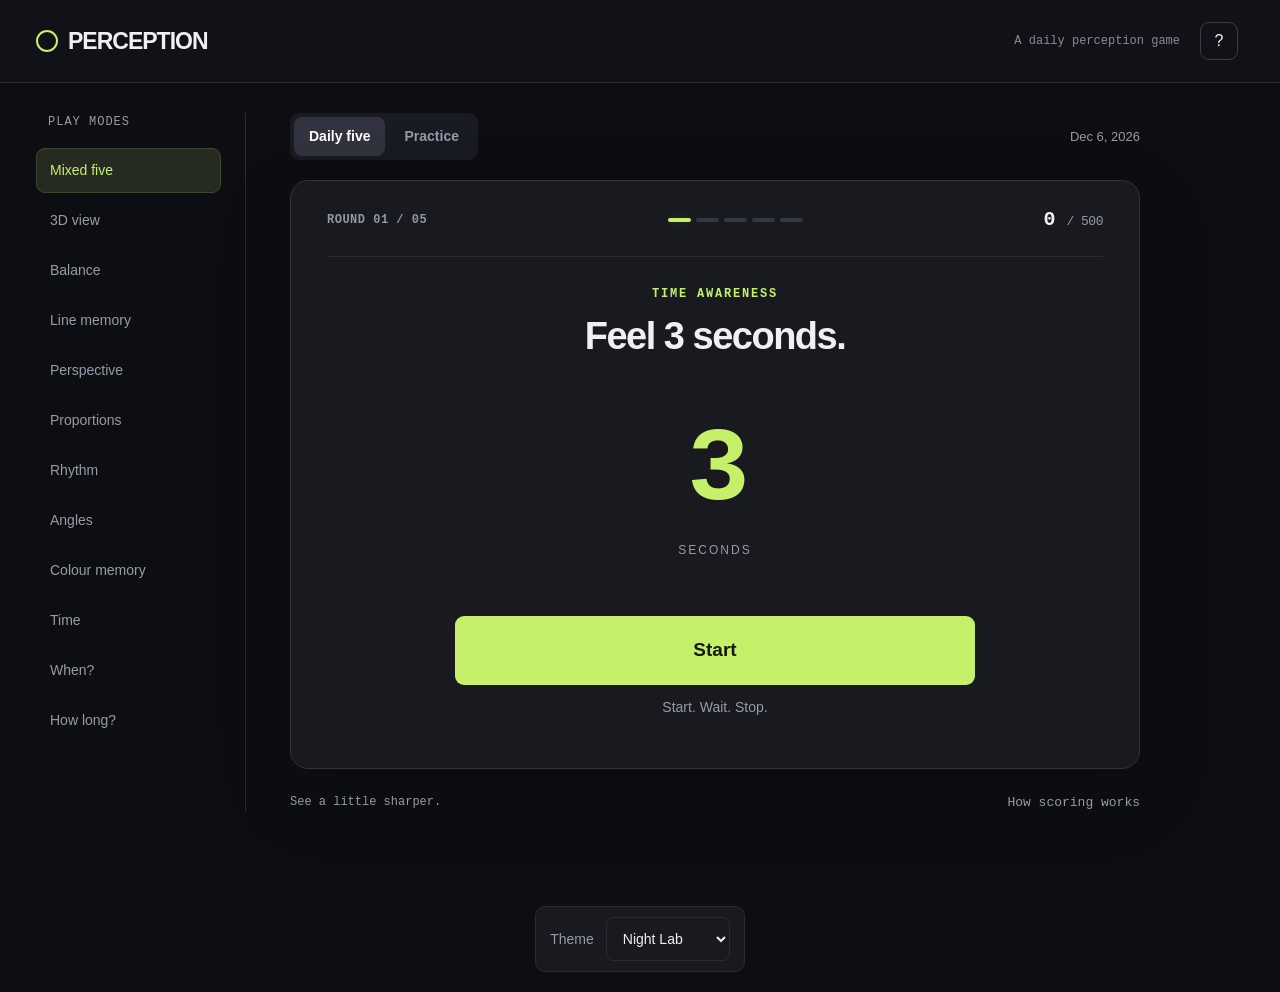
==== index.html @ d57500bf "Self-host and preload fonts without late swaps; version theme CSS" ====
<!doctype html>
<html lang="en"><head><script>window.perceptionThemeAssets={"focus": "focus.css?v=b54be7131dde", "night-lab": "night-lab.css?v=db3673828ca6"};
(()=>{
 const themes=['focus','night-lab'];
 let theme='night-lab';
 try{const saved=window.localStorage.getItem('perception-theme');if(themes.includes(saved))theme=saved;else if(saved==='studio')window.localStorage.setItem('perception-theme','night-lab');}catch(_){}
 document.documentElement.dataset.theme=theme;
 // Both themes use Manrope. Only Night Lab needs the mono UI fonts up front.
 const fonts=['manrope-latin',...(theme==='night-lab'?['ibm-plex-mono-400-latin','ibm-plex-mono-500-latin','ibm-plex-mono-600-latin']:[])];
 document.write(fonts.map(name=>'<link rel="preload" href="assets/fonts/'+name+'.woff2" as="font" type="font/woff2" crossorigin>').join(''));
 // This inline head script runs during HTML parsing. A parser-inserted link
 // blocks first paint and the later game script until the chosen CSS is ready.
 // A dynamically appended link does neither, leaving first-draw canvases black.
 document.write('<link id="theme-stylesheet" rel="stylesheet" href="'+(window.perceptionThemeAssets?.[theme]||theme+'.css')+'">');
})();
</script><meta charset="utf-8"><meta name="viewport" content="width=device-width, initial-scale=1"><meta name="theme-color" content="#2448ed"><meta name="description" content="Explore 3D views, balance, motion, perspective, proportions, rhythm, typography, colour, and timing."><title>Perception</title><link rel="icon" href="data:image/svg+xml,%3Csvg xmlns='http://www.w3.org/2000/svg' viewBox='0 0 64 64'%3E%3Crect width='64' height='64' rx='16' fill='%232448ed'/%3E%3Cpath d='M17 33l10 10 21-24' stroke='%23e5ff57' stroke-width='7' fill='none'/%3E%3C/svg%3E"></head>
<body><header><a class="brand" href="./" aria-label="Perception home"><span class="brandmark">p.</span>PERCEPTION</a><div class="header-right"><span class="tagline">A daily perception game</span><button id="help" class="circle" aria-label="How to play">?</button></div></header>
<main><nav class="minigames" aria-label="Mini-game"><button data-mini="mix" class="active">Mixed five</button><button data-mini="view3d">3D view</button><button data-mini="balance">Balance</button><button data-mini="motion">Line memory</button><button data-mini="perspective">Perspective</button><button data-mini="proportion">Proportions</button><button data-mini="rhythm">Rhythm</button><button data-mini="angle">Angles</button><button data-mini="memory">Colour memory</button><button data-mini="time">Time</button><button data-mini="timeline">When?</button><button data-mini="duration">How long?</button></nav><div class="topline"><div class="tabs" role="group" aria-label="Game mode"><button id="daily" class="active">Daily five</button><button id="practice">Practice</button></div><span id="date" class="meta"></span></div>
<div class="layout"><section class="game" aria-label="Game"><p id="save-note" class="save-note" role="status" hidden></p><div class="gamebar"><span id="roundlabel">ROUND 01 / 05</span><div id="progress" class="progress" aria-label="Round progress"></div><span class="score"><span id="total">0</span> <small id="scoremax">/ 500</small></span></div><div id="playarea"></div></section>
<aside><div class="aside-label">TRAIN YOUR PERCEPTION</div><h2 id="aside-title">Find that colour.</h2><p id="aside-copy">Two seconds to look.<br>A whole wheel to choose from.</p><div class="aside-note"><span class="asterisk">✳</span><p>Close counts.<br><strong>Look. Judge. Learn.</strong></p></div></aside></div>
<footer><span>See a little sharper.</span><button id="rules">How scoring works</button></footer></main>
<dialog id="helpdialog"><button id="closehelp" class="circle" aria-label="Close instructions">×</button><p class="eyebrow">WELCOME TO PERCEPTION</p><h2>Guess. Reveal. Get sharper.</h2><p>Mixed five picks five different puzzle types. Each daily five is repeatable for your device’s date; Practice makes a fresh mix. Pick an individual game to focus on one skill.</p><p><strong>3D view:</strong> remember the view, then drag the shape to turn it and drag the green handle around the outer ring to tilt it. <strong>Balance:</strong> move a support beneath a uniform shape. <strong>Line memory:</strong> look at a generated path for three seconds, then trace it in one stroke on the blank canvas. <strong>Perspective:</strong> place the vanishing point. <strong>Proportions:</strong> resize a rectangle to match the ratio. Each reveal shows the target. All games are silent.</p><p><strong>Colour memory:</strong> look at a swatch for two seconds, then find it on the wheel. Hue goes around the wheel; saturation increases towards the edge. Arrow keys or the keyboard controls also work.</p><p><strong>Scoring:</strong> every round is worth 100 points. We divide your error by the game’s zero-point bound, then square the remaining closeness. An error of 10% earns 81 points; 25% earns 56; 50% earns 25. Scores are rounded to whole points. Five rounds total 500 points.</p><details><summary>Zero-point bounds</summary><p>3D and angles: 180°. Balance: 50% of the shape’s width. Line memory: 20% of the canvas diagonal (100 units). Perspective: 40% of the diagonal (200 units). Time: 3 seconds early or late. Rhythm and proportions: 1.5 times or two-thirds of the target. Colour: straight-line distance of one wheel radius. When?: 50 years early or late. How long?: four times or one-quarter of the target duration.</p></details><p><strong>Rhythm:</strong> watch five silent flashes, then tap five beats at the same pace. <strong>Angles:</strong> rotate a line to the target angle. Both reward closeness.</p><p><strong>When?</strong> Slide the timeline beneath the centre marker to choose an event’s year. The minus and plus buttons adjust by one year. <strong>How long?</strong> Turn the dial from seconds to days. Use minus, plus or arrow keys to fine tune; Shift and arrows adjust more broadly. Both award up to 100 points for closeness, with the answer and source shown after you commit. Daily five uses each trivia fact once; individual trivia modes are practice and may repeat.</p><p><strong>Time:</strong> Start, wait, Stop. Points fall with your timing error using the same curve as every other game.</p><p>Switching away resets an active memory flash or timer.</p><button id="gotit" class="primary">Let’s play</button></dialog><script>'use strict';
const ANALYTICS_CONFIG={"websiteId": "87a5004f-6e63-4197-8776-a86e6bfb4279", "scriptUrl": "https://cloud.umami.is/script.js", "hostname": "perception.thedanktank.com"};
// First-attempt Daily Five play and one daily share click are measured.
const ANALYTICS_STORAGE_KEY='perception-metrics-v1';
let analyticsReady=false,analyticsQueue=[],analyticsLedger={};
function analyticsAllowed(){return !!ANALYTICS_CONFIG.websiteId&&location.hostname===ANALYTICS_CONFIG.hostname&&navigator.doNotTrack!=='1';}
function analyticsDaily(){return analyticsAllowed()&&mode==='daily'&&mini==='mix'&&!review;}
function analyticsClaim(day,event){
 try{
  const text=localStorage.getItem(ANALYTICS_STORAGE_KEY)||'{}';
  const stored=text.length<=4096?JSON.parse(text):{};
  if(stored&&typeof stored==='object'&&!Array.isArray(stored))for(const [day,events]of Object.entries(stored)){
   if(!/^\d{4}-\d{1,2}-\d{1,2}$/.test(day)||!Array.isArray(events))continue;
   analyticsLedger[day]=[...new Set([...(analyticsLedger[day]||[]),...events.filter(e=>['visit','start','complete','share'].includes(e))])];
  }
 }catch{}
 if(analyticsLedger[day]?.includes(event))return false;
 const previous=Array.isArray(analyticsLedger[day])?analyticsLedger[day].filter(e=>['visit','start','complete','share'].includes(e)):[];
 analyticsLedger[day]=[...previous,event];
 // A fixed-size ledger survives reloads and theme switches without growing history.
 analyticsLedger=Object.fromEntries(Object.entries(analyticsLedger).filter(([d])=>/^\d{4}-\d{1,2}-\d{1,2}$/.test(d)).sort(([a],[b])=>dayNumber(b)-dayNumber(a)).slice(0,7));
 try{localStorage.setItem(ANALYTICS_STORAGE_KEY,JSON.stringify(analyticsLedger));}catch{}
 return true;
}
function analyticsSend(name,data){
 if(!analyticsAllowed())return;
 if(!analyticsReady){if(analyticsQueue.length<4)analyticsQueue.push([name,data]);return;}
 try{
  const sent=name?window.umami.track(name,data):window.umami.track(p=>({...p,url:'/',title:'Perception'}));
  if(sent&&typeof sent.catch==='function')sent.catch(()=>{});
 }catch{} // Analytics failure must never affect play. No retries or catch-up uploads.
}
function analyticsStarted(){
 if(!analyticsDaily()||results.length===5)return;
 if(analyticsClaim(sessionDay,'start'))analyticsSend('daily_started');
}
function analyticsCompleted(){
 if(!analyticsDaily()||results.length!==5)return;
 if(!analyticsClaim(sessionDay,'complete'))return;
 const data={total:results.reduce((sum,r)=>sum+r.score,0)};
 for(const r of results)data[r.q.type]=r.score;
 analyticsSend('daily_completed',data);
}
function analyticsShareClicked(){
 if(!analyticsAllowed())return;
 // Sharing practice or an older saved game also helps distribution. Count the
 // click's calendar day, independently of the puzzle's date and game mode.
 if(analyticsClaim(calendarDay(),'share'))analyticsSend('results_share_clicked');
}
function setupAnalytics(){
 if(!analyticsAllowed())return;
 // The Cloud tracker otherwise sends an identify request on every script load.
 // Keep its ID on event payloads, but allow only our explicit event requests.
 window.perceptionAnalyticsBeforeSend=(type,payload)=>type==='event'?payload:false;
 const script=document.createElement('script');
 script.src=ANALYTICS_CONFIG.scriptUrl;script.defer=true;
 script.dataset.websiteId=ANALYTICS_CONFIG.websiteId;
 script.dataset.autoTrack='false';
 script.dataset.beforeSend='perceptionAnalyticsBeforeSend';
 script.dataset.domains=ANALYTICS_CONFIG.hostname;
 script.dataset.excludeSearch='true';script.dataset.excludeHash='true';script.dataset.doNotTrack='true';
 // Reuse the existing anonymous browser identity without an extra identify request.
 if(typeof playerData.id==='string'&&playerData.id.length<=50)script.dataset.distinctId=playerData.id;
 script.addEventListener('load',()=>{
  analyticsReady=!!window.umami;
  const pending=analyticsQueue;analyticsQueue=[];
  if(analyticsReady)for(const [name,data]of pending)analyticsSend(name,data);
 });
 script.addEventListener('error',()=>{analyticsQueue=[];});
 document.head.appendChild(script);
 if(analyticsClaim(calendarDay(),'visit'))analyticsSend(null);
 const interaction=e=>{
  if(e.type==='keydown'&&!['Enter',' ','ArrowLeft','ArrowRight','ArrowUp','ArrowDown'].includes(e.key))return;
  if(e.target.closest?.('#playarea,#actionarea'))analyticsStarted();
 };
 for(const event of ['pointerdown','click','keydown'])document.addEventListener(event,interaction,true);
}

const PLAYER_STORAGE_KEY='perception-player-v1';
const PLAYER_STORAGE_LIMIT=256*1024;
const PLAYER_HISTORY_LIMIT=720;
let playerStorageWarning='';
function dayNumber(day){const [y,m,d]=String(day).split('-').map(Number);return Date.UTC(y,m-1,d)/86400000;}
function validDay(day){if(typeof day!=='string'||!/^\d{4}-\d{1,2}-\d{1,2}$/.test(day))return false;const [y,m,d]=day.split('-').map(Number),date=new Date(Date.UTC(y,m-1,d));return date.getUTCFullYear()===y&&date.getUTCMonth()+1===m&&date.getUTCDate()===d;}
function freshPlayer(){
 const id=typeof crypto!=='undefined'&&crypto.randomUUID?crypto.randomUUID():'guest-'+Date.now().toString(36)+'-'+Math.random().toString(36).slice(2);
 return {version:1,id,history:[],progress:{day:'',games:{}},stats:{lastDay:'',streak:0,best:0,played:0}};
}
function readPlayer(){
 try{
  const text=localStorage.getItem(PLAYER_STORAGE_KEY);if(!text)return null;
  if(text.length*2>PLAYER_STORAGE_LIMIT)throw new Error('Oversized save');
  const data=JSON.parse(text);
  if(data.version!==1||typeof data.id!=='string'||data.id.length>100||!Array.isArray(data.history)||!data.progress||!data.stats)throw new Error('Invalid save');
  data.history=data.history.filter(h=>validDay(h.day)&&typeof h.game==='string'&&Array.isArray(h.scores)&&h.scores.length===5&&h.scores.every(n=>Number.isInteger(n)&&n>=0&&n<=100)).slice(-PLAYER_HISTORY_LIMIT);
  if(!data.progress.games||typeof data.progress.games!=='object')data.progress={day:'',games:{}};
  if(!['streak','best','played'].every(k=>Number.isInteger(data.stats[k])&&data.stats[k]>=0&&data.stats[k]<1000000)||data.stats.lastDay&&!validDay(data.stats.lastDay))data.stats={lastDay:'',streak:0,best:0,played:0};
  return data;
 }catch{
  playerStorageWarning='Saving is unavailable or saved data could not be read. You can still play.';
  return null;
 }
}
let playerData=readPlayer()||freshPlayer();
function writePlayer(){
 // Never serialize screenshots. Old history is evicted before today's progress.
 playerData.history=playerData.history.filter(h=>dayNumber(h.day)>=dayNumber(calendarDay())-180).slice(-PLAYER_HISTORY_LIMIT);
 let text=JSON.stringify(playerData);
 while(text.length*2>PLAYER_STORAGE_LIMIT&&playerData.history.length){playerData.history.shift();text=JSON.stringify(playerData);}
 try{
  if(text.length*2>PLAYER_STORAGE_LIMIT)throw new Error('Save limit');
  localStorage.setItem(PLAYER_STORAGE_KEY,text);playerStorageWarning='';
 }catch{playerStorageWarning='Progress could not be saved in this browser. You can still play.';}
 updateStorageNotice();
}
function updateStorageNotice(){const note=$('save-note');if(note){note.textContent=playerStorageWarning;note.hidden=!playerStorageWarning;}}
function finiteTree(value){if(typeof value==='number')return Number.isFinite(value);if(Array.isArray(value))return value.length<=250&&value.every(finiteTree);if(value&&typeof value==='object')return Object.values(value).every(finiteTree);return typeof value==='string'||typeof value==='boolean'||value===null;}
function validSavedGame(game){
 try{
  if(!game||!Array.isArray(game.deck)||game.deck.length!==5||!Array.isArray(game.results)||game.results.length>5)return false;
  for(const q of game.deck){
   if(!q||!['view3d','balance','motion','perspective','proportion','rhythm','angle','colour','time','timeline','duration'].includes(q.type)||typeof q.title!=='string'||q.title.length>200||typeof q.skill!=='string'||q.skill.length>100||!finiteTree(q))return false;
   if(q.source&&(!Array.isArray(q.source)||!/^https:\/\//.test(q.source[1])))return false;
   const pairs=points=>Array.isArray(points)&&points.length>=3&&points.every(p=>Array.isArray(p)&&p.length===2&&p.every(Number.isFinite));
   if(q.type==='view3d'&&(!q.shape||!Array.isArray(q.shape.boxes)||q.shape.boxes.length<3||q.shape.boxes.length>5||!q.shape.boxes.every(b=>Array.isArray(b)&&b.length===8&&b.slice(0,6).every(Number.isFinite)&&b.slice(3,6).every(n=>n>0)&&/^#[0-9a-f]{6}$/i.test(b[6])&&Array.isArray(b[7])&&b[7].length===6&&b[7].every(v=>typeof v==='boolean'))))return false;
   if(q.type==='balance'&&(!pairs(q.points)||q.holes&&!q.holes.every(pairs)))return false;
   if(q.type==='motion'&&(!Array.isArray(q.answer)||q.answer.length<2||!q.answer.every(p=>p&&Number.isFinite(p.x)&&Number.isFinite(p.y))))return false;
   if(q.type==='perspective'&&(!q.answer||typeof q.answer.x!=='number'||typeof q.answer.y!=='number'))return false;
   if(q.type==='colour'&&(!Array.isArray(q.answer)||q.answer.length!==3))return false;
   if(['angle','time','rhythm','proportion','balance','timeline','duration'].includes(q.type)&&typeof q.answer!=='number')return false;
   if(scoreFor(q.type==='proportion'?{width:q.answer,height:1}:q.answer,q)!==100)return false;
  }
  return game.results.every((r,i)=>r&&Number.isInteger(r.score)&&r.score>=0&&r.score<=100&&finiteTree(r.guess)&&Number.isFinite(scoreFor(r.guess,game.deck[i])));
 }catch{return false;}
}
function restoreDailyGame(){
 if(mode!=='daily'||review)return false;
 playerData=readPlayer()||playerData;
 const saved=playerData.progress.day===sessionDay?playerData.progress.games[mini]:null;
 if(!validSavedGame(saved))return false;
 deck=saved.deck;results=saved.results.map((r,i)=>({q:deck[i],guess:r.guess,score:r.score}));index=results.length;
 updateStorageNotice();return true;
}
function saveDailyGame(){
 if(mode!=='daily'||review)return;
 const recent=readPlayer();if(recent&&recent.id===playerData.id)playerData=recent;
 if(playerData.progress.day!==sessionDay)playerData.progress={day:sessionDay,games:{}};
 const old=playerData.progress.games[mini];
 if(old&&validSavedGame(old)&&old.results.length>results.length)return;
 if(old&&validSavedGame(old)&&old.results.length===5)return;
 playerData.progress.games[mini]={deck,results:results.map(r=>({score:r.score,guess:r.q.type==='motion'?resampleTrace(r.guess):r.guess}))};
 if(results.length===5&&!playerData.history.some(h=>h.day===sessionDay&&h.game===mini)){
  playerData.history.push({day:sessionDay,game:mini,scores:results.map(r=>r.score)});
  if(mini==='mix'&&(!playerData.stats.lastDay||dayNumber(sessionDay)>dayNumber(playerData.stats.lastDay))){
   const stats=playerData.stats;stats.streak=dayNumber(sessionDay)-dayNumber(stats.lastDay)===1?stats.streak+1:1;
   stats.lastDay=sessionDay;stats.best=Math.max(stats.best,stats.streak);stats.played++;
  }
 }
 writePlayer();
}
function browserHistoryHTML(){
 const stats=playerData.stats,active=[0,1].includes(dayNumber(calendarDay())-dayNumber(stats.lastDay))?stats.streak:0;
 const names={mix:'Daily five',view3d:'3D view',balance:'Balance',motion:'Line memory',perspective:'Perspective',proportion:'Proportions',rhythm:'Rhythm',angle:'Angles',memory:'Colour memory',time:'Time',timeline:'When?',duration:'How long?'};
 const label=day=>{const [y,m,d]=day.split('-').map(Number);return new Date(y,m-1,d).toLocaleDateString(undefined,{month:'short',day:'numeric',year:'numeric'});};
 return `<div class="browser-history"><p class="history-stats">Daily five streak: <strong>${active} ${active===1?'day':'days'}</strong> · Best: ${stats.best} · Played: ${stats.played}</p><details><summary>Recent results</summary>${playerData.history.slice(-14).reverse().map(h=>`<div class="history-row"><span>${escapeHTML(label(h.day))} · ${names[h.game]||'Daily game'}</span><strong>${h.scores.reduce((a,b)=>a+b,0)}/500</strong></div>`).join('')||'<p>No saved games yet.</p>'}</details><p class="storage-caption">Saved in this browser. Clearing site data resets your history. No cross-device sync.</p></div>`;
}

function captureSummaryComparison(result){
 const ids={view3d:'view-canvas',balance:'balance-canvas',motion:'trace-canvas',perspective:'perspective-canvas',proportion:'proportion-canvas',angle:'angle-dial',colour:'wheel'};
 const canvas=$(ids[result.q.type]);
 if(canvas&&result.q.type!=='colour')result.comparisonImage=canvas.toDataURL('image/png');
}
function summaryComparison(result){
 const {q,guess}=result;
 if(q.type==='colour')return restoredComparison(result);
 if(result.comparisonImage)return `<img class="result-comparison-image" src="${result.comparisonImage}" alt="Your answer and the target overlaid for ${escapeHTML(q.skill)}" loading="lazy">`;
 if(['view3d','balance','motion','perspective','proportion','angle','colour'].includes(q.type))return restoredComparison(result);
 // Numeric puzzles use two labelled marks on the same scale.
 const format=v=>q.type==='duration'?durationText(v):q.type==='time'?v.toFixed(2)+' s':q.type==='rhythm'?pretty(v)+' BPM':String(v);
 const logarithmic=q.type==='duration',a=logarithmic?Math.log(guess):guess,b=logarithmic?Math.log(q.answer):q.answer;
 const padding=q.type==='timeline'?10:Math.max(.1,Math.abs(a-b)*.2);
 const low=q.type==='timeline'?Math.min(a,b)-padding:Math.min(0,a,b),high=Math.max(a,b)+padding;
 const x=v=>24+(v-low)/(high-low||1)*272;
 return `<svg class="result-comparison-chart" viewBox="0 0 320 82" role="img" aria-label="Your answer: ${escapeHTML(format(guess))}. Target: ${escapeHTML(format(q.answer))}.">
  <path d="M24 26H296 M24 60H296" class="comparison-track"/>
  <path d="M${x(a)} 26L${x(b)} 60" class="comparison-link"/>
  <circle cx="${x(a)}" cy="26" r="5" class="comparison-guess"/>
  <circle cx="${x(b)}" cy="60" r="5" class="comparison-target"/>
  <text x="24" y="15">You: ${escapeHTML(format(guess))}</text>
  <text x="24" y="79">Target: ${escapeHTML(format(q.answer))}</text>
 </svg>`;
}
function restoredComparison({q,guess}){
 if(q.type==='view3d'){
  const canvas=document.createElement('canvas');canvas.width=400;canvas.height=300;
  drawShape3D(canvas,guess,{shape:q.shape});drawShape3D(canvas,q.answer,{shape:q.shape,overlay:true});
  return `<img class="result-comparison-image" src="${canvas.toDataURL()}" alt="Your 3D view and target overlaid">`;
 }
 const path=points=>points.map(p=>Array.isArray(p)?p.join(','):p.x+','+p.y).join(' ');
 let content='';
 const line=(a,b,target=false)=>`<path d="M${a.join(' ')}L${b.join(' ')}" fill="none" stroke="var(--${target?'target':'draw'})" stroke-width="5"/>`;
 if(q.type==='angle'){const end=a=>[200+Math.cos(a*Math.PI/180)*155,220-Math.sin(a*Math.PI/180)*155];content=line([200,220],end(q.answer),true)+line([200,220],end(guess));}
 if(q.type==='motion')content=`<polyline points="${path(q.answer)}" fill="none" stroke="var(--target)" stroke-width="5"/><polyline points="${path(guess)}" fill="none" stroke="var(--draw)" stroke-width="5"/>`;
 if(q.type==='perspective')content=line([guess.x,guess.y],[q.answer.x,q.answer.y],true)+`<circle cx="${q.answer.x}" cy="${q.answer.y}" r="8" fill="var(--target)"/><circle cx="${guess.x}" cy="${guess.y}" r="6" fill="var(--draw)"/>`;
 if(q.type==='balance'){content=`<path d="${[q.points,...(q.holes||[])].map(p=>'M'+path(p)+'Z').join(' ')}" fill="var(--draw)" fill-rule="evenodd"/>`+line([q.answer,30],[q.answer,235],true)+`<path d="M${guess} 190l-14 30h28Z" fill="var(--ink)"/>`;}
 if(q.type==='proportion'){const a=guess.width/guess.height,b=q.answer,h=Math.min(160,330/Math.max(a,b));content=`<rect x="${200-b*h/2}" y="${150-h/2}" width="${b*h}" height="${h}" fill="none" stroke="var(--target)" stroke-width="5"/><rect x="${200-a*h/2}" y="${150-h/2}" width="${a*h}" height="${h}" fill="none" stroke="var(--draw)" stroke-width="5"/>`;}
 if(q.type==='colour')content=`<rect x="30" y="70" width="160" height="150" rx="12" fill="${rgbHex(guess)}"/><rect x="210" y="70" width="160" height="150" rx="12" fill="${q.hex}"/><text x="110" y="250" text-anchor="middle" fill="var(--ink)" font-size="24">You</text><text x="290" y="250" text-anchor="middle" fill="var(--ink)" font-size="24">Target</text>`;
 return `<svg class="result-comparison-image" viewBox="0 0 400 300" role="img" aria-label="Your answer and target for ${escapeHTML(q.skill)}">${content}</svg>`;
}

let sessionDay=calendarDay();
function shareResultsText(rounds,day,game='mix',daily=true){
 const [year,month,date]=day.split('-').map(Number);
 const dateLabel=new Date(year,month-1,date).toLocaleDateString('en-US',{month:'long',day:'numeric'});
 const icons={view3d:'🧊',balance:'⚖️',motion:'✍️',perspective:'👁️',proportion:'▭',rhythm:'🥁',angle:'📐',colour:'🎨',time:'⏱️',timeline:'🗓️',duration:'⏳'};
 const gameLabel=game==='mix'?'five':rounds[0]?.q.skill||'game';
 const total=rounds.reduce((sum,r)=>sum+r.score,0);
 return `perception.thedanktank.com\n${dateLabel}${daily?'':' · Practice '+gameLabel}\n${rounds.map(r=>(icons[r.q.type]||'•')+r.score).join(' ')}\nFinal score: ${total}/${rounds.length*100}`;
}
function bindShareResults(){
 const button=$('share-results'),status=$('share-status'),fallback=$('share-fallback');
 const text=shareResultsText(results,sessionDay,mini,mode==='daily'&&!review);
 button.addEventListener('click',async()=>{
  analyticsShareClicked();
  try{
   await navigator.clipboard.writeText(text);
   button.textContent='Copied!';status.textContent='Results copied. Paste them wherever you like.';fallback.hidden=true;
  }catch{
   fallback.hidden=false;fallback.value=text;fallback.focus();fallback.select();
   status.textContent='Select and copy your results below.';
  }
 });
}

// Independent streams make each game reproducible without coupling its questions to other games.
const GENERATED_RANGES={angle:[5,175],time:[2,15],rhythm:[60,144],ratioTerms:[1,12],ratioBounds:[.55,2.4],pathAnchors:[4,6]};
const GAME_TYPES=['view3d','balance','motion','perspective','proportion','rhythm','angle','memory','time','timeline','duration'];
function hashSeed(text){let hash=2166136261;for(const c of String(text)){hash^=c.charCodeAt(0);hash=Math.imul(hash,16777619);}return hash>>>0;}
function calendarDay(now=new Date()){return [now.getFullYear(),now.getMonth()+1,now.getDate()].join('-');}
function shuffleWith(random,list){const copy=list.slice();for(let i=copy.length-1;i>0;i--){const j=Math.floor(random()*(i+1));[copy[i],copy[j]]=[copy[j],copy[i]];}return copy;}
function integerBetween(random,min,max){return min+Math.floor(random()*(max-min+1));}
function makeDeck(day,game=mini){
 // Accept an RNG for existing tooling; normal play passes a date or a practice-session seed.
 const key=typeof day==='function'?String(Math.floor(day()*4294967296)):String(day);
 const forGame=type=>{
  if(!GAME_TYPES.includes(type))throw new Error('Unknown mini-game');
  if(['angle','time','rhythm','proportion','motion','view3d'].includes(type))return Array.from({length:5},(_,round)=>generatedQuestion(type,rng(hashSeed(key+'|'+type+'|v1|'+round)),round));
  return makeGameDeck(rng(hashSeed(key+'|'+type+'|v1')),type);
 };
 if(game==='mix'&&/^\d{4}-\d{1,2}-\d{1,2}$/.test(key)){
  const dateKey=key.split('-').map((n,i)=>i?String(Number(n)).padStart(2,'0'):n).join('-');
  const daily=typeof DAILY_TRIVIA_SCHEDULE==='undefined'?null:DAILY_TRIVIA_SCHEDULE[dateKey];
  if(daily)return daily.types.map(type=>daily.trivia[type]?scheduledTriviaQuestion(daily.trivia[type]):forGame(type)[0]);
  // A delayed schedule job must never accidentally recycle trivia. Procedural games
  // keep Daily five playable beyond the published horizon, deterministically.
  return shuffleWith(rng(hashSeed(key+'|schedule-v1')),GAME_TYPES.filter(type=>!['timeline','duration'].includes(type))).slice(0,5).map(type=>forGame(type)[0]);
 }
 if(game==='mix')return shuffleWith(rng(hashSeed(key+'|schedule-v1')),GAME_TYPES).slice(0,5).map(type=>forGame(type)[0]);
 return forGame(game);
}
function generatedQuestion(type,random,round){
 const q={id:type+'-'+round,type};
 if(type==='view3d'){const answer={yaw:random()*360-180,pitch:random()*120-60,roll:random()*180-90};return {...q,skill:'3D view',title:'Match this view.',answer,shape:makeBlockShape(random),tip:'Solid is your view. The lime outline is the target.',explain:'Each puzzle has a generated, connected shape of three to five coloured pieces. Drag the shape to turn it; use the green handle to tilt the whole view. The score measures the smallest rotation between your view and the target.'};}
 if(type==='angle'){q.answer=integerBetween(random,...GENERATED_RANGES.angle);return {...q,skill:'Angles',title:q.answer+'°',tip:'The lime line shows the target angle.',explain:'The target can be any whole degree from 5° to 175°. Scores measure the angular distance from your guess.'};}
 if(type==='time'){q.answer=integerBetween(random,...GENERATED_RANGES.time);return {...q,skill:'Time awareness',title:'Feel '+q.answer+' seconds.',unit:' s',tip:'Notice whether you stop early or late.',explain:'Any whole duration from 2 to 15 seconds. The clock measures Start to Stop; switching away resets a running round.'};}
 if(type==='rhythm'){q.answer=integerBetween(random,...GENERATED_RANGES.rhythm);return {...q,skill:'Rhythm',title:'Copy the pulse.',tip:'Watch five flashes, then tap five beats at the same pace.',explain:'The pulse can be any whole tempo from 60 to 144 BPM. Your tempo is measured from the intervals between five taps. No sound is played.'};}
 if(type==='proportion'){let width,height;do{width=integerBetween(random,...GENERATED_RANGES.ratioTerms);height=integerBetween(random,...GENERATED_RANGES.ratioTerms);}while(width/height<GENERATED_RANGES.ratioBounds[0]||width/height>GENERATED_RANGES.ratioBounds[1]);const gcd=(a,b)=>b?gcd(b,a%b):a,divisor=gcd(width,height);width/=divisor;height/=divisor;q.answer=width/height;q.label=width+' : '+height;return {...q,skill:'Proportions',title:'Make '+q.label+'.',tip:'The lime outline shows the target proportion.',explain:'The ratio compares width with height using whole numbers, reduced to their simplest form. Any size works. Scores measure ratio error independently of size.'};}
 const line=makeMemoryPath(random);return {...q,skill:'Line memory',title:'Trace that path.',answer:line.points,previewMs:3000,tip:'Your trace and the remembered path are overlaid.',explain:'A generated path with three to five connected sections, using either corners or smooth bends. It stays within the canvas and can be drawn in one stroke. Scores compare the complete paths; speed and direction do not matter.'};
}
function makeMemoryPath(random){
 const count=integerBetween(random,...GENERATED_RANGES.pathAnchors),anchors=[];
 let previous=150;
 for(let i=0;i<count;i++){
  let y=integerBetween(random,55,245);
  if(Math.abs(y-previous)<35)y=previous<150?Math.min(245,previous+55):Math.max(55,previous-55);
  anchors.push({x:45+i*310/(count-1)+(i&&i<count-1?integerBetween(random,-10,10):0),y});previous=y;
 }
 const smooth=random()<.55,points=[];
 for(let i=0;i<count-1;i++){
  const a=anchors[Math.max(0,i-1)],b=anchors[i],c=anchors[i+1],d=anchors[Math.min(count-1,i+2)];
  for(let step=0;step<24;step++){
   const t=step/24;
   const coordinate=key=>smooth?.5*((2*b[key])+(-a[key]+c[key])*t+(2*a[key]-5*b[key]+4*c[key]-d[key])*t*t+(-a[key]+3*b[key]-3*c[key]+d[key])*t*t*t):b[key]+(c[key]-b[key])*t;
   points.push({x:coordinate('x'),y:Math.max(30,Math.min(270,coordinate('y')))});
  }
 }
 points.push({...anchors[count-1]});
 // Mirror and sometimes turn vertically; fit the entire path inside generous margins.
 const vertical=random()<.35,mirror=random()<.5;
 return {points:points.map(p=>vertical?{x:40+(p.y-30)/240*320,y:35+(mirror?355-p.x:p.x-45)/310*230}:{x:mirror?400-p.x:p.x,y:p.y}),smooth};
}

function makeBlockShape(random){
 const count=integerBetween(random,3,5),parts=[];
 const dimensions=index=>{
  const values=index===0?[1.5+random()*.6,.45+random()*.25,.5+random()*.25]:index===1?[1+random()*.5,.8+random()*.4,.22+random()*.18]:[.4+random()*.5,.4+random()*.4,.3+random()*.4];
  return shuffleWith(random,values);
 };
 parts.push([0,0,0,...dimensions(0)]);
 const overlaps=(a,b)=>[0,1,2].every(axis=>Math.abs(a[axis]-b[axis])<(a[axis+3]+b[axis+3])/2-1e-8);
 for(let index=1;index<count;index++){
  const size=dimensions(index);let candidate;
  for(let attempt=0;attempt<100;attempt++){
   const parent=parts[integerBetween(random,0,parts.length-1)],axis=integerBetween(random,0,2),sign=random()<.5?-1:1;
   const position=parent.slice(0,3).map((value,j)=>j===axis?value+sign*(parent[j+3]+size[j])/2:value+(random()-.5)*parent[j+3]*.35);
   candidate=[...position,...size];if(!parts.some(part=>overlaps(candidate,part)))break;candidate=null;
  }
  if(!candidate){const parent=parts.reduce((a,b)=>a[0]+a[3]/2>b[0]+b[3]/2?a:b);candidate=[parent[0]+(parent[3]+size[0])/2,parent[1],parent[2],...size];}
  parts.push(candidate);
 }
 const mid=[0,1,2].map(axis=>(Math.min(...parts.map(p=>p[axis]-p[axis+3]/2))+Math.max(...parts.map(p=>p[axis]+p[axis+3]/2)))/2);
 let radius=0;for(const p of parts)for(const x of [-1,1])for(const y of [-1,1])for(const z of [-1,1])radius=Math.max(radius,Math.hypot(...p.slice(0,3).map((value,i)=>value-mid[i]+[x,y,z][i]*p[i+3]/2)));
 const scale=1.1/radius,colours=shuffleWith(random,['#2448ED','#D4EE46','#F08A55','#E965A0','#3DCEC3']);
 const faces=[[2,-1],[2,1],[0,-1],[0,1],[1,1],[1,-1]];
 const boxes=parts.map((p,index)=>[...p.slice(0,3).map((value,axis)=>(value-mid[axis])*scale),...p.slice(3).map(value=>value*scale),colours[index],faces.map(([axis,sign])=>!parts.some((other,j)=>j!==index&&Math.abs(p[axis]+sign*p[axis+3]/2-(other[axis]-sign*other[axis+3]/2))<1e-8&&[0,1,2].filter(k=>k!==axis).every(k=>other[k]-other[k+3]/2<=p[k]-p[k+3]/2+1e-8&&other[k]+other[k+3]/2>=p[k]+p[k+3]/2-1e-8)))]);
 return {boxes};
}

function scheduledTriviaQuestion(id){
 const f=TRIVIA_BY_ID[id];if(!f)throw new Error('Missing scheduled trivia');
 return {id:f.id,type:f.type,skill:f.type==='timeline'?'When?':'How long?',title:f.title,answer:f.answer,caption:f.caption,explain:f.explain,source:[f.source.name,f.source.url],tip:'Answer: '+(f.type==='timeline'?f.answer:durationText(f.answer))};
}

const DAILY_TRIVIA_SCHEDULE={"2026-10-07": {"types": ["angle", "duration", "motion", "timeline", "memory"], "trivia": {"duration": "duration-soccer-match", "timeline": "timeline-first-moon-landing"}}, "2026-10-08": {"types": ["duration", "timeline", "angle", "rhythm", "memory"], "trivia": {"duration": "duration-the-godfather", "timeline": "timeline-dna-double-helix-described"}}, "2026-10-09": {"types": ["motion", "angle", "time", "perspective", "balance"], "trivia": {}}, "2026-10-10": {"types": ["proportion", "rhythm", "angle", "motion", "view3d"], "trivia": {}}, "2026-10-11": {"types": ["time", "balance", "angle", "view3d", "proportion"], "trivia": {}}, "2026-10-12": {"types": ["proportion", "memory", "duration", "rhythm", "timeline"], "trivia": {"duration": "duration-oppenheimer", "timeline": "timeline-google-founded"}}, "2026-10-13": {"types": ["balance", "rhythm", "angle", "time", "view3d"], "trivia": {}}, "2026-10-14": {"types": ["motion", "proportion", "timeline", "time", "angle"], "trivia": {"timeline": "timeline-mandela-becomes-president"}}, "2026-10-15": {"types": ["rhythm", "memory", "perspective", "view3d", "balance"], "trivia": {}}, "2026-10-16": {"types": ["balance", "perspective", "motion", "rhythm", "duration"], "trivia": {"duration": "duration-iss-orbit"}}, "2026-10-17": {"types": ["view3d", "duration", "proportion", "timeline", "memory"], "trivia": {"duration": "duration-shrek", "timeline": "timeline-covid-19-called-a-pandemic"}}, "2026-10-18": {"types": ["memory", "proportion", "time", "rhythm", "timeline"], "trivia": {"timeline": "timeline-statue-of-liberty-dedicated"}}, "2026-10-19": {"types": ["timeline", "angle", "proportion", "perspective", "time"], "trivia": {"timeline": "timeline-eiffel-tower-opens"}}, "2026-10-20": {"types": ["angle", "rhythm", "motion", "balance", "duration"], "trivia": {"duration": "duration-home-alone"}}, "2026-10-21": {"types": ["rhythm", "perspective", "balance", "angle", "motion"], "trivia": {}}, "2026-10-22": {"types": ["perspective", "angle", "rhythm", "duration", "view3d"], "trivia": {"duration": "duration-rugby-sevens-match"}}, "2026-10-23": {"types": ["balance", "timeline", "rhythm", "memory", "perspective"], "trivia": {"timeline": "timeline-pokemon-first-released"}}, "2026-10-24": {"types": ["proportion", "angle", "rhythm", "motion", "time"], "trivia": {}}, "2026-10-25": {"types": ["duration", "balance", "timeline", "rhythm", "proportion"], "trivia": {"duration": "duration-new-moon-new-moon", "timeline": "timeline-emancipation-proclamation"}}, "2026-10-26": {"types": ["memory", "perspective", "timeline", "proportion", "duration"], "trivia": {"timeline": "timeline-world-war-ii-ends", "duration": "duration-nba-game"}}, "2026-10-27": {"types": ["proportion", "balance", "memory", "duration", "perspective"], "trivia": {"duration": "duration-jurassic-park"}}, "2026-10-28": {"types": ["proportion", "balance", "rhythm", "perspective", "memory"], "trivia": {}}, "2026-10-29": {"types": ["timeline", "motion", "rhythm", "duration", "perspective"], "trivia": {"timeline": "timeline-hubble-telescope-launched", "duration": "duration-toy-story"}}, "2026-10-30": {"types": ["duration", "view3d", "rhythm", "time", "perspective"], "trivia": {"duration": "duration-moon-s-orbit-of-earth"}}, "2026-10-31": {"types": ["angle", "perspective", "proportion", "balance", "rhythm"], "trivia": {}}, "2026-11-01": {"types": ["memory", "perspective", "rhythm", "time", "balance"], "trivia": {}}, "2026-11-02": {"types": ["time", "rhythm", "view3d", "angle", "timeline"], "trivia": {"timeline": "timeline-united-nations-founded"}}, "2026-11-03": {"types": ["proportion", "angle", "rhythm", "timeline", "perspective"], "trivia": {"timeline": "timeline-elizabeth-ii-s-coronation"}}, "2026-11-04": {"types": ["duration", "view3d", "perspective", "timeline", "balance"], "trivia": {"duration": "duration-chicken-egg-hatching", "timeline": "timeline-game-boy-first-released"}}, "2026-11-05": {"types": ["proportion", "angle", "memory", "timeline", "balance"], "trivia": {"timeline": "timeline-world-wide-web-invented"}}, "2026-11-06": {"types": ["rhythm", "view3d", "time", "duration", "balance"], "trivia": {"duration": "duration-one-solar-day"}}, "2026-11-07": {"types": ["time", "duration", "motion", "memory", "balance"], "trivia": {"duration": "duration-rugby-union-match"}}, "2026-11-08": {"types": ["motion", "balance", "proportion", "view3d", "duration"], "trivia": {"duration": "duration-nfl-play-clock"}}, "2026-11-09": {"types": ["rhythm", "proportion", "time", "view3d", "perspective"], "trivia": {}}, "2026-11-10": {"types": ["view3d", "proportion", "motion", "rhythm", "time"], "trivia": {}}, "2026-11-11": {"types": ["motion", "memory", "view3d", "rhythm", "duration"], "trivia": {"duration": "duration-duck-egg-hatching"}}, "2026-11-12": {"types": ["proportion", "angle", "motion", "time", "timeline"], "trivia": {"timeline": "timeline-toy-story-released"}}, "2026-11-13": {"types": ["balance", "view3d", "motion", "rhythm", "angle"], "trivia": {}}, "2026-11-14": {"types": ["duration", "proportion", "time", "motion", "angle"], "trivia": {"duration": "duration-titanic"}}, "2026-11-15": {"types": ["motion", "view3d", "duration", "perspective", "timeline"], "trivia": {"duration": "duration-pomodoro-focus-session", "timeline": "timeline-first-ipod-introduced"}}, "2026-11-16": {"types": ["proportion", "timeline", "rhythm", "angle", "balance"], "trivia": {"timeline": "timeline-original-star-wars-released"}}, "2026-11-17": {"types": ["timeline", "balance", "rhythm", "angle", "duration"], "trivia": {"timeline": "timeline-voyager-1-launches", "duration": "duration-nfl-game"}}, "2026-11-18": {"types": ["angle", "timeline", "motion", "proportion", "rhythm"], "trivia": {"timeline": "timeline-wright-brothers-first-flight"}}, "2026-11-19": {"types": ["timeline", "motion", "time", "memory", "view3d"], "trivia": {"timeline": "timeline-first-iphone"}}, "2026-11-20": {"types": ["angle", "view3d", "duration", "time", "rhythm"], "trivia": {"duration": "duration-hard-boiled-eggs"}}, "2026-11-21": {"types": ["perspective", "memory", "balance", "timeline", "motion"], "trivia": {"timeline": "timeline-shrek-released"}}, "2026-11-22": {"types": ["balance", "proportion", "angle", "motion", "timeline"], "trivia": {"timeline": "timeline-back-to-the-future-released"}}, "2026-11-23": {"types": ["motion", "angle", "perspective", "proportion", "timeline"], "trivia": {"timeline": "timeline-jurassic-park-released"}}, "2026-11-24": {"types": ["memory", "angle", "view3d", "timeline", "rhythm"], "trivia": {"timeline": "timeline-world-war-i-begins"}}, "2026-11-25": {"types": ["angle", "proportion", "motion", "rhythm", "memory"], "trivia": {}}, "2026-11-26": {"types": ["duration", "time", "timeline", "memory", "balance"], "trivia": {"duration": "duration-first-human-spaceflight", "timeline": "timeline-super-mario-bros-released"}}, "2026-11-27": {"types": ["memory", "rhythm", "timeline", "motion", "angle"], "trivia": {"timeline": "timeline-world-war-i-ends"}}, "2026-11-28": {"types": ["angle", "proportion", "time", "view3d", "motion"], "trivia": {}}, "2026-11-29": {"types": ["memory", "angle", "proportion", "rhythm", "duration"], "trivia": {"duration": "duration-sunlight-earth"}}, "2026-11-30": {"types": ["view3d", "memory", "perspective", "proportion", "angle"], "trivia": {}}, "2026-12-01": {"types": ["time", "duration", "motion", "view3d", "balance"], "trivia": {"duration": "duration-nhl-game"}}, "2026-12-02": {"types": ["duration", "angle", "time", "timeline", "motion"], "trivia": {"duration": "duration-nba-shot-clock", "timeline": "timeline-first-space-shuttle-launch"}}, "2026-12-03": {"types": ["timeline", "angle", "motion", "time", "balance"], "trivia": {"timeline": "timeline-bell-s-telephone-patent"}}, "2026-12-04": {"types": ["memory", "timeline", "duration", "time", "view3d"], "trivia": {"timeline": "timeline-snow-white-premieres", "duration": "duration-lightning-thunder"}}, "2026-12-05": {"types": ["angle", "rhythm", "view3d", "time", "duration"], "trivia": {"duration": "duration-wright-brothers-first-flight"}}, "2026-12-06": {"types": ["time", "view3d", "perspective", "rhythm", "proportion"], "trivia": {}}};
const TRIVIA_BY_ID={"timeline-first-iphone": {"id": "timeline-first-iphone", "factKey": "timeline-first-iphone", "type": "timeline", "title": "First iPhone", "answer": 2007, "caption": "Place it in history.", "explain": "Apple introduced the original iPhone in January 2007.", "source": {"name": "Apple", "url": "https://www.apple.com/newsroom/2007/01/09Apple-Reinvents-the-Phone-with-iPhone/"}}, "timeline-first-moon-landing": {"id": "timeline-first-moon-landing", "factKey": "timeline-first-moon-landing", "type": "timeline", "title": "First Moon landing", "answer": 1969, "caption": "Place it in history.", "explain": "Apollo 11 landed on the Moon on July 20, 1969.", "source": {"name": "NASA", "url": "https://www.nasa.gov/mission/apollo-11/"}}, "timeline-wright-brothers-first-flight": {"id": "timeline-wright-brothers-first-flight", "factKey": "timeline-wright-brothers-first-flight", "type": "timeline", "title": "Wright brothers’ first flight", "answer": 1903, "caption": "Place it in history.", "explain": "Their first powered flight took place on December 17, 1903.", "source": {"name": "NASA", "url": "https://www.nasa.gov/history/120-years-ago-the-first-powered-flight-at-kitty-hawk/"}}, "timeline-world-wide-web-invented": {"id": "timeline-world-wide-web-invented", "factKey": "timeline-world-wide-web-invented", "type": "timeline", "title": "World Wide Web invented", "answer": 1989, "caption": "Place it in history.", "explain": "Tim Berners-Lee proposed the World Wide Web at CERN in 1989.", "source": {"name": "CERN", "url": "https://home.cern/science/computing/the-birth-of-the-web/"}}, "timeline-super-mario-bros-released": {"id": "timeline-super-mario-bros-released", "factKey": "timeline-super-mario-bros-released", "type": "timeline", "title": "Super Mario Bros. released", "answer": 1985, "caption": "Place it in history.", "explain": "The original game first launched in Japan in 1985.", "source": {"name": "Nintendo", "url": "https://mario.nintendo.com/history/"}}, "timeline-lego-brick-patent-filed": {"id": "timeline-lego-brick-patent-filed", "factKey": "timeline-lego-brick-patent-filed", "type": "timeline", "title": "LEGO brick patent filed", "answer": 1958, "caption": "Place it in history.", "explain": "LEGO filed the patent application for its stud-and-tube brick in 1958.", "source": {"name": "LEGO", "url": "https://www.lego.com/en-us/history/articles/d-the-stud-and-tube-principle"}}, "timeline-sputnik-1-launched": {"id": "timeline-sputnik-1-launched", "factKey": "timeline-sputnik-1-launched", "type": "timeline", "title": "Sputnik 1 launched", "answer": 1957, "caption": "Place it in history.", "explain": "The first artificial Earth satellite launched on October 4, 1957.", "source": {"name": "NASA", "url": "https://www.nasa.gov/history/65-years-ago-sputnik-ushers-in-the-space-age/"}}, "timeline-hubble-telescope-launched": {"id": "timeline-hubble-telescope-launched", "factKey": "timeline-hubble-telescope-launched", "type": "timeline", "title": "Hubble telescope launched", "answer": 1990, "caption": "Place it in history.", "explain": "Hubble launched aboard Space Shuttle Discovery in April 1990.", "source": {"name": "NASA", "url": "https://science.nasa.gov/mission/hubble/overview/the-history-of-hubble/"}}, "timeline-american-civil-war-begins": {"id": "timeline-american-civil-war-begins", "factKey": "timeline-american-civil-war-begins", "type": "timeline", "title": "American Civil War begins", "answer": 1861, "caption": "Place it in history.", "explain": "The American Civil War began in 1861.", "source": {"name": "Library of Congress", "url": "https://guides.loc.gov/finding-antislavery-ancestors/timeline"}}, "timeline-emancipation-proclamation": {"id": "timeline-emancipation-proclamation", "factKey": "timeline-emancipation-proclamation", "type": "timeline", "title": "Emancipation Proclamation", "answer": 1863, "caption": "Place it in history.", "explain": "Lincoln issued the proclamation in 1863. It applied to enslaved people in areas in rebellion.", "source": {"name": "Library of Congress", "url": "https://guides.loc.gov/finding-antislavery-ancestors/timeline"}}, "timeline-american-civil-war-ends": {"id": "timeline-american-civil-war-ends", "factKey": "timeline-american-civil-war-ends", "type": "timeline", "title": "American Civil War ends", "answer": 1865, "caption": "Place it in history.", "explain": "The American Civil War ended in 1865.", "source": {"name": "Library of Congress", "url": "https://loc.gov/exhibits/civil-rights-act/prologue-timeline.html"}}, "timeline-bell-s-telephone-patent": {"id": "timeline-bell-s-telephone-patent", "factKey": "timeline-bell-s-telephone-patent", "type": "timeline", "title": "Bell’s telephone patent", "answer": 1876, "caption": "Place it in history.", "explain": "Alexander Graham Bell received his telephone patent in 1876.", "source": {"name": "Smithsonian", "url": "https://siarchives.si.edu/history/this-day-smithsonian-history/january-13"}}, "timeline-statue-of-liberty-dedicated": {"id": "timeline-statue-of-liberty-dedicated", "factKey": "timeline-statue-of-liberty-dedicated", "type": "timeline", "title": "Statue of Liberty dedicated", "answer": 1886, "caption": "Place it in history.", "explain": "The Statue of Liberty was dedicated in New York Harbor in 1886.", "source": {"name": "National Park Service", "url": "https://www.nps.gov/stli/learn/statue-of-liberty-facts.htm"}}, "timeline-eiffel-tower-opens": {"id": "timeline-eiffel-tower-opens", "factKey": "timeline-eiffel-tower-opens", "type": "timeline", "title": "Eiffel Tower opens", "answer": 1889, "caption": "Place it in history.", "explain": "The tower opened for the 1889 World’s Fair in Paris.", "source": {"name": "Eiffel Tower", "url": "https://www.toureiffel.paris/en/news/130-years/1889-2019-130-years-amazement"}}, "timeline-titanic-sinks": {"id": "timeline-titanic-sinks", "factKey": "timeline-titanic-sinks", "type": "timeline", "title": "Titanic sinks", "answer": 1912, "caption": "Place it in history.", "explain": "RMS Titanic sank in April 1912 after striking an iceberg.", "source": {"name": "Royal Museums Greenwich", "url": "https://www.rmg.co.uk/stories/topics/rms-titanic-facts?open="}}, "timeline-world-war-i-begins": {"id": "timeline-world-war-i-begins", "factKey": "timeline-world-war-i-begins", "type": "timeline", "title": "World War I begins", "answer": 1914, "caption": "Place it in history.", "explain": "World War I began in 1914.", "source": {"name": "National Humanities Center", "url": "https://nationalhumanitiescenter.org/ows/seminars/tcentury/MustKnowDates.pdf"}}, "timeline-world-war-i-ends": {"id": "timeline-world-war-i-ends", "factKey": "timeline-world-war-i-ends", "type": "timeline", "title": "World War I ends", "answer": 1918, "caption": "Place it in history.", "explain": "The armistice ending the fighting took effect in 1918.", "source": {"name": "National Humanities Center", "url": "https://nationalhumanitiescenter.org/ows/seminars/tcentury/MustKnowDates.pdf"}}, "timeline-world-war-ii-begins-in-europe": {"id": "timeline-world-war-ii-begins-in-europe", "factKey": "timeline-world-war-ii-begins-in-europe", "type": "timeline", "title": "World War II begins in Europe", "answer": 1939, "caption": "Place it in history.", "explain": "Germany invaded Poland in 1939, beginning World War II in Europe.", "source": {"name": "National Humanities Center", "url": "https://nationalhumanitiescenter.org/ows/seminars/tcentury/MustKnowDates.pdf"}}, "timeline-world-war-ii-ends": {"id": "timeline-world-war-ii-ends", "factKey": "timeline-world-war-ii-ends", "type": "timeline", "title": "World War II ends", "answer": 1945, "caption": "Place it in history.", "explain": "World War II ended in 1945.", "source": {"name": "National Humanities Center", "url": "https://nationalhumanitiescenter.org/ows/seminars/tcentury/MustKnowDates.pdf"}}, "timeline-19th-amendment-ratified": {"id": "timeline-19th-amendment-ratified", "factKey": "timeline-19th-amendment-ratified", "type": "timeline", "title": "19th Amendment ratified", "answer": 1920, "caption": "Place it in history.", "explain": "The US amendment prohibiting denial of voting rights on the basis of sex was ratified in 1920.", "source": {"name": "National Archives", "url": "https://www.archives.gov/milestone-documents/19th-amendment"}}, "timeline-first-academy-awards": {"id": "timeline-first-academy-awards", "factKey": "timeline-first-academy-awards", "type": "timeline", "title": "First Academy Awards", "answer": 1929, "caption": "Place it in history.", "explain": "The first Academy Awards ceremony took place in Hollywood in 1929.", "source": {"name": "Academy of Motion Picture Arts and Sciences", "url": "https://www.oscars.org/oscars/statuette"}}, "timeline-penicillin-discovered": {"id": "timeline-penicillin-discovered", "factKey": "timeline-penicillin-discovered", "type": "timeline", "title": "Penicillin discovered", "answer": 1928, "caption": "Place it in history.", "explain": "Alexander Fleming discovered penicillin in 1928.", "source": {"name": "Nobel Prize", "url": "https://www.nobelprize.org/uploads/2018/06/fleming-lecture.pdf"}}, "timeline-d-day-landings": {"id": "timeline-d-day-landings", "factKey": "timeline-d-day-landings", "type": "timeline", "title": "D-Day landings", "answer": 1944, "caption": "Place it in history.", "explain": "Allied forces landed in Normandy on June 6, 1944.", "source": {"name": "Imperial War Museums", "url": "https://www.iwm.org.uk/collections/item/object/205359860"}}, "timeline-united-nations-founded": {"id": "timeline-united-nations-founded", "factKey": "timeline-united-nations-founded", "type": "timeline", "title": "United Nations founded", "answer": 1945, "caption": "Place it in history.", "explain": "The United Nations came into existence in 1945.", "source": {"name": "United Nations", "url": "https://www.un.org/en/about-us/history-of-the-un"}}, "timeline-india-gains-independence": {"id": "timeline-india-gains-independence", "factKey": "timeline-india-gains-independence", "type": "timeline", "title": "India gains independence", "answer": 1947, "caption": "Place it in history.", "explain": "India became independent from British rule in 1947.", "source": {"name": "US Office of the Historian", "url": "https://history.state.gov/countries/india"}}, "timeline-nato-founded": {"id": "timeline-nato-founded", "factKey": "timeline-nato-founded", "type": "timeline", "title": "NATO founded", "answer": 1949, "caption": "Place it in history.", "explain": "The North Atlantic Treaty was signed in 1949, establishing NATO.", "source": {"name": "NATO", "url": "https://www.nato.int/en/about-us/organization/founding-treaty"}}, "timeline-elizabeth-ii-s-coronation": {"id": "timeline-elizabeth-ii-s-coronation", "factKey": "timeline-elizabeth-ii-s-coronation", "type": "timeline", "title": "Elizabeth II’s coronation", "answer": 1953, "caption": "Place it in history.", "explain": "Queen Elizabeth II was crowned in Westminster Abbey in 1953.", "source": {"name": "Royal Family", "url": "https://www.royal.uk/queen-elizabeth-iis-accession-and-coronation"}}, "timeline-dna-double-helix-described": {"id": "timeline-dna-double-helix-described", "factKey": "timeline-dna-double-helix-described", "type": "timeline", "title": "DNA double helix described", "answer": 1953, "caption": "Place it in history.", "explain": "The double-helix model of DNA was published in 1953, drawing on work by Watson, Crick, Franklin and Wilkins.", "source": {"name": "National Human Genome Research Institute", "url": "https://www.genome.gov/25520255/online-education-kit-1953-dna-double-helix"}}, "timeline-disneyland-opens": {"id": "timeline-disneyland-opens", "factKey": "timeline-disneyland-opens", "type": "timeline", "title": "Disneyland opens", "answer": 1955, "caption": "Place it in history.", "explain": "The original Disneyland opened in Anaheim, California, in 1955.", "source": {"name": "Disney D23", "url": "https://d23.com/a-to-z/disneyland/"}}, "timeline-disney-world-opens": {"id": "timeline-disney-world-opens", "factKey": "timeline-disney-world-opens", "type": "timeline", "title": "Disney World opens", "answer": 1971, "caption": "Place it in history.", "explain": "Walt Disney World opened in Florida in 1971.", "source": {"name": "Disney D23", "url": "https://d23.com/about-walt-disney/"}}, "timeline-berlin-wall-built": {"id": "timeline-berlin-wall-built", "factKey": "timeline-berlin-wall-built", "type": "timeline", "title": "Berlin Wall built", "answer": 1961, "caption": "Place it in history.", "explain": "Construction of the Berlin Wall began in 1961.", "source": {"name": "visitBerlin", "url": "https://about.visitberlin.de/en/press/press-releases/berlin-wall-history-glance"}}, "timeline-berlin-wall-falls": {"id": "timeline-berlin-wall-falls", "factKey": "timeline-berlin-wall-falls", "type": "timeline", "title": "Berlin Wall falls", "answer": 1989, "caption": "Place it in history.", "explain": "The Berlin Wall’s border crossings opened in November 1989.", "source": {"name": "visitBerlin", "url": "https://about.visitberlin.de/en/press/press-releases/berlin-wall-history-glance"}}, "timeline-i-have-a-dream-speech": {"id": "timeline-i-have-a-dream-speech", "factKey": "timeline-i-have-a-dream-speech", "type": "timeline", "title": "“I Have a Dream” speech", "answer": 1963, "caption": "Place it in history.", "explain": "Martin Luther King Jr. delivered the speech at the March on Washington in 1963.", "source": {"name": "National Park Service", "url": "https://www.nps.gov/places/000/lincoln-memorial-i-have-a-dream-marker.htm"}}, "timeline-us-civil-rights-act-signed": {"id": "timeline-us-civil-rights-act-signed", "factKey": "timeline-us-civil-rights-act-signed", "type": "timeline", "title": "US Civil Rights Act signed", "answer": 1964, "caption": "Place it in history.", "explain": "President Lyndon Johnson signed the Civil Rights Act in 1964.", "source": {"name": "National Archives", "url": "https://www.archives.gov/milestone-documents/civil-rights-act"}}, "timeline-mandela-becomes-president": {"id": "timeline-mandela-becomes-president", "factKey": "timeline-mandela-becomes-president", "type": "timeline", "title": "Mandela becomes president", "answer": 1994, "caption": "Place it in history.", "explain": "Nelson Mandela became South Africa’s president in 1994.", "source": {"name": "Nelson Mandela Foundation", "url": "https://www.nelsonmandela.org/news/entry/parliament-elected-mandela-20-years-ago"}}, "timeline-first-human-in-space": {"id": "timeline-first-human-in-space", "factKey": "timeline-first-human-in-space", "type": "timeline", "title": "First human in space", "answer": 1961, "caption": "Place it in history.", "explain": "Yuri Gagarin became the first human in space in 1961.", "source": {"name": "NASA", "url": "https://www.nasa.gov/image-article/april-1961-first-human-entered-space/"}}, "timeline-first-woman-in-space": {"id": "timeline-first-woman-in-space", "factKey": "timeline-first-woman-in-space", "type": "timeline", "title": "First woman in space", "answer": 1963, "caption": "Place it in history.", "explain": "Valentina Tereshkova became the first woman in space in 1963.", "source": {"name": "NASA", "url": "https://www.nasa.gov/history/sally-ride-first-american-woman-in-space/"}}, "timeline-nasa-begins-operations": {"id": "timeline-nasa-begins-operations", "factKey": "timeline-nasa-begins-operations", "type": "timeline", "title": "NASA begins operations", "answer": 1958, "caption": "Place it in history.", "explain": "NASA began operating in 1958.", "source": {"name": "NASA", "url": "https://www.nasa.gov/history/SP-4225/documentation/brief-history/history.htm"}}, "timeline-first-space-shuttle-launch": {"id": "timeline-first-space-shuttle-launch", "factKey": "timeline-first-space-shuttle-launch", "type": "timeline", "title": "First Space Shuttle launch", "answer": 1981, "caption": "Place it in history.", "explain": "Columbia launched on the first Space Shuttle mission in 1981.", "source": {"name": "NASA", "url": "https://www.nasa.gov/history/SP-4225/documentation/brief-history/history.htm"}}, "timeline-voyager-1-launches": {"id": "timeline-voyager-1-launches", "factKey": "timeline-voyager-1-launches", "type": "timeline", "title": "Voyager 1 launches", "answer": 1977, "caption": "Place it in history.", "explain": "Voyager 1 launched in 1977.", "source": {"name": "NASA", "url": "https://www.nasa.gov/history/SP-4225/documentation/brief-history/history.htm"}}, "timeline-webb-telescope-launches": {"id": "timeline-webb-telescope-launches", "factKey": "timeline-webb-telescope-launches", "type": "timeline", "title": "Webb telescope launches", "answer": 2021, "caption": "Place it in history.", "explain": "The James Webb Space Telescope launched on Christmas Day 2021.", "source": {"name": "NASA", "url": "https://science.nasa.gov/mission/webb/webb-mission-timeline/"}}, "timeline-pluto-becomes-a-dwarf-planet": {"id": "timeline-pluto-becomes-a-dwarf-planet", "factKey": "timeline-pluto-becomes-a-dwarf-planet", "type": "timeline", "title": "Pluto becomes a dwarf planet", "answer": 2006, "caption": "Place it in history.", "explain": "Pluto was reclassified as a dwarf planet in 2006.", "source": {"name": "NASA", "url": "https://starchild.gsfc.nasa.gov/docs/StarChild/solar_system_level2/pluto.html"}}, "timeline-first-macintosh-introduced": {"id": "timeline-first-macintosh-introduced", "factKey": "timeline-first-macintosh-introduced", "type": "timeline", "title": "First Macintosh introduced", "answer": 1984, "caption": "Place it in history.", "explain": "Apple unveiled the original Macintosh in 1984.", "source": {"name": "Apple press release · Stanford archive", "url": "https://web.stanford.edu/dept/SUL/sites/mac/primary/docs/pr1.html"}}, "timeline-first-ipod-introduced": {"id": "timeline-first-ipod-introduced", "factKey": "timeline-first-ipod-introduced", "type": "timeline", "title": "First iPod introduced", "answer": 2001, "caption": "Place it in history.", "explain": "Apple introduced the original iPod in 2001.", "source": {"name": "Apple", "url": "https://www.apple.com/newsroom/2001/10/23Apple-Presents-iPod/"}}, "timeline-google-founded": {"id": "timeline-google-founded", "factKey": "timeline-google-founded", "type": "timeline", "title": "Google founded", "answer": 1998, "caption": "Place it in history.", "explain": "Google was founded in 1998.", "source": {"name": "Google", "url": "https://about.google/company-info/our-story/"}}, "timeline-game-boy-first-released": {"id": "timeline-game-boy-first-released", "factKey": "timeline-game-boy-first-released", "type": "timeline", "title": "Game Boy first released", "answer": 1989, "caption": "Place it in history.", "explain": "The original Game Boy launched in Japan in 1989.", "source": {"name": "Nintendo", "url": "https://www.nintendo.com/en-gb/Hardware/Nintendo-History/Nintendo-History-625945.html"}}, "timeline-pokemon-first-released": {"id": "timeline-pokemon-first-released", "factKey": "timeline-pokemon-first-released", "type": "timeline", "title": "Pokémon first released", "answer": 1996, "caption": "Place it in history.", "explain": "The first Pokémon games launched in Japan in 1996.", "source": {"name": "Nintendo", "url": "https://www.nintendo.com/en-gb/Hardware/Nintendo-History/Nintendo-History-625945.html"}}, "timeline-nintendo-64-first-released": {"id": "timeline-nintendo-64-first-released", "factKey": "timeline-nintendo-64-first-released", "type": "timeline", "title": "Nintendo 64 first released", "answer": 1996, "caption": "Place it in history.", "explain": "Nintendo 64 launched in Japan in 1996.", "source": {"name": "Nintendo", "url": "https://www.nintendo.com/en-gb/Hardware/Nintendo-History/Nintendo-History-625945.html"}}, "timeline-wii-first-released": {"id": "timeline-wii-first-released", "factKey": "timeline-wii-first-released", "type": "timeline", "title": "Wii first released", "answer": 2006, "caption": "Place it in history.", "explain": "Nintendo released Wii in 2006.", "source": {"name": "Nintendo", "url": "https://www.nintendo.com/en-gb/Hardware/Nintendo-History/Nintendo-History-625945.html"}}, "timeline-original-star-wars-released": {"id": "timeline-original-star-wars-released", "factKey": "timeline-original-star-wars-released", "type": "timeline", "title": "Original Star Wars released", "answer": 1977, "caption": "Place it in history.", "explain": "The original Star Wars opened in US cinemas in 1977.", "source": {"name": "Star Wars", "url": "https://www.starwars.com/films/star-wars-episode-iv-a-new-hope"}}, "timeline-snow-white-premieres": {"id": "timeline-snow-white-premieres", "factKey": "timeline-snow-white-premieres", "type": "timeline", "title": "Snow White premieres", "answer": 1937, "caption": "Place it in history.", "explain": "Disney’s Snow White and the Seven Dwarfs premiered in 1937.", "source": {"name": "Disney D23", "url": "https://d23.com/a-to-z/snow-white-and-the-seven-dwarfs-film/"}}, "timeline-covid-19-called-a-pandemic": {"id": "timeline-covid-19-called-a-pandemic", "factKey": "timeline-covid-19-called-a-pandemic", "type": "timeline", "title": "COVID-19 called a pandemic", "answer": 2020, "caption": "Place it in history.", "explain": "WHO characterized COVID-19 as a pandemic in March 2020.", "source": {"name": "World Health Organization", "url": "https://www.who.int/europe/emergencies/situations/covid-19"}}, "timeline-shrek-released": {"id": "timeline-shrek-released", "factKey": "timeline-shrek-released", "type": "timeline", "title": "Shrek released", "answer": 2001, "caption": "Place it in history.", "explain": "Shrek was first released in 2001.", "source": {"name": "BFI", "url": "https://www.bfi.org.uk/film/509fbeb4-0349-5ae1-9b47-e8af8c2d7819/shrek"}}, "timeline-toy-story-released": {"id": "timeline-toy-story-released", "factKey": "timeline-toy-story-released", "type": "timeline", "title": "Toy Story released", "answer": 1995, "caption": "Place it in history.", "explain": "Toy Story was first released in 1995.", "source": {"name": "Disney D23", "url": "https://d23.com/a-to-z/toy-story-film/"}}, "timeline-jurassic-park-released": {"id": "timeline-jurassic-park-released", "factKey": "timeline-jurassic-park-released", "type": "timeline", "title": "Jurassic Park released", "answer": 1993, "caption": "Place it in history.", "explain": "Jurassic Park was first released in 1993.", "source": {"name": "American Film Institute", "url": "https://watch.afi.com/movie/jurassic-park-1"}}, "timeline-back-to-the-future-released": {"id": "timeline-back-to-the-future-released", "factKey": "timeline-back-to-the-future-released", "type": "timeline", "title": "Back to the Future released", "answer": 1985, "caption": "Place it in history.", "explain": "Back to the Future was first released in 1985.", "source": {"name": "BFI", "url": "https://www.bfi.org.uk/film/f82daa16-4dbf-5ab8-813b-2143362206d9/back-to-the-future"}}, "timeline-the-godfather-released": {"id": "timeline-the-godfather-released", "factKey": "timeline-the-godfather-released", "type": "timeline", "title": "The Godfather released", "answer": 1972, "caption": "Place it in history.", "explain": "The Godfather was first released in 1972.", "source": {"name": "Paramount Pictures", "url": "https://www.paramountpictures.com/movies/the-godfather"}}, "timeline-home-alone-released": {"id": "timeline-home-alone-released", "factKey": "timeline-home-alone-released", "type": "timeline", "title": "Home Alone released", "answer": 1990, "caption": "Place it in history.", "explain": "Home Alone was first released in 1990.", "source": {"name": "American Film Institute", "url": "https://catalog.afi.com/Film/58544-HOME-ALONE"}}, "timeline-jaws-released": {"id": "timeline-jaws-released", "factKey": "timeline-jaws-released", "type": "timeline", "title": "Jaws released", "answer": 1975, "caption": "Place it in history.", "explain": "Jaws was first released in 1975.", "source": {"name": "American Film Institute", "url": "https://catalog.afi.com/Catalog/moviedetails/55193"}}, "timeline-oppenheimer-released": {"id": "timeline-oppenheimer-released", "factKey": "timeline-oppenheimer-released", "type": "timeline", "title": "Oppenheimer released", "answer": 2023, "caption": "Place it in history.", "explain": "Oppenheimer was first released in 2023.", "source": {"name": "British Council", "url": "https://filmsandfestivals.britishcouncil.org/projects/oppenheimer"}}, "duration-soccer-match": {"id": "duration-soccer-match", "factKey": "duration-soccer-match", "type": "duration", "title": "Soccer match", "answer": 5400, "caption": "Regulation playing time · no stoppage time", "explain": "Two halves of 45 minutes; halftime, stoppage time and extra time are excluded.", "source": {"name": "IFAB", "url": "https://www.theifab.com/laws/latest/the-duration-of-the-match/"}}, "duration-nba-game": {"id": "duration-nba-game", "factKey": "duration-nba-game", "type": "duration", "title": "NBA game", "answer": 2880, "caption": "Regulation playing time · no breaks", "explain": "Four 12-minute quarters; breaks and overtime are excluded.", "source": {"name": "NBA", "url": "https://www.nba.com/news/faq"}}, "duration-rugby-union-match": {"id": "duration-rugby-union-match", "factKey": "duration-rugby-union-match", "type": "duration", "title": "Rugby union match", "answer": 4800, "caption": "Regulation playing time · no stoppages", "explain": "Two 40-minute halves; breaks, time lost and extra time are excluded.", "source": {"name": "World Rugby", "url": "https://passport.world.rugby/laws-of-the-game/"}}, "duration-iss-orbit": {"id": "duration-iss-orbit", "factKey": "duration-iss-orbit", "type": "duration", "title": "ISS orbit", "answer": 5400, "caption": "One trip around Earth · approximately", "explain": "The International Space Station circles Earth about every 90 minutes.", "source": {"name": "NASA", "url": "https://www.nasa.gov/missions/station/spot-the-station-frequently-asked-questions/"}}, "duration-new-moon-new-moon": {"id": "duration-new-moon-new-moon", "factKey": "duration-new-moon-new-moon", "type": "duration", "title": "New Moon → new Moon", "answer": 2548800, "caption": "One lunar phase cycle · approximately", "explain": "A lunar phase cycle takes about 29.5 days, longer than the Moon’s 27.3-day orbital period.", "source": {"name": "NASA", "url": "https://science.nasa.gov/moon/top-moon-questions/"}}, "duration-wright-brothers-first-flight": {"id": "duration-wright-brothers-first-flight", "factKey": "duration-wright-brothers-first-flight", "type": "duration", "title": "Wright brothers’ first flight", "answer": 12, "caption": "The first successful flight", "explain": "Orville Wright’s first flight in 1903 lasted 12 seconds.", "source": {"name": "NASA", "url": "https://www.nasa.gov/history/120-years-ago-the-first-powered-flight-at-kitty-hawk/"}}, "duration-pomodoro-focus-session": {"id": "duration-pomodoro-focus-session", "factKey": "duration-pomodoro-focus-session", "type": "duration", "title": "Pomodoro focus session", "answer": 1500, "caption": "The traditional work interval", "explain": "A traditional Pomodoro work interval is 25 minutes, followed by a short break.", "source": {"name": "Université de Moncton", "url": "https://www.umoncton.ca/umcm-reussite/sites/umcm-reussite.prod.umoncton.ca/files/wf/la_methode_pomodoro.pdf"}}, "duration-titanic": {"id": "duration-titanic", "factKey": "duration-titanic", "type": "duration", "title": "Titanic", "answer": 11640, "caption": "1997 film · theatrical runtime, rounded", "explain": "The BFI lists the film at 194 minutes. Runtime is rounded to the nearest minute.", "source": {"name": "BFI", "url": "https://whatson.bfi.org.uk/imax/Online/default.asp?BOparam%3A%3AWScontent%3A%3AloadArticle%3A%3Apermalink=titanic-imax-3d"}}, "duration-shrek": {"id": "duration-shrek", "factKey": "duration-shrek", "type": "duration", "title": "Shrek", "answer": 5400, "caption": "2001 film · theatrical runtime, rounded", "explain": "The theatrical film runs about 90 minutes, rounded to the nearest minute.", "source": {"name": "BFI", "url": "https://www.bfi.org.uk/film/509fbeb4-0349-5ae1-9b47-e8af8c2d7819/shrek"}}, "duration-toy-story": {"id": "duration-toy-story", "factKey": "duration-toy-story", "type": "duration", "title": "Toy Story", "answer": 4860, "caption": "1995 film · theatrical runtime, rounded", "explain": "The theatrical film runs about 81 minutes, rounded to the nearest minute.", "source": {"name": "Disney D23", "url": "https://d23.com/a-to-z/toy-story-film/"}}, "duration-jurassic-park": {"id": "duration-jurassic-park", "factKey": "duration-jurassic-park", "type": "duration", "title": "Jurassic Park", "answer": 7620, "caption": "1993 film · theatrical runtime, rounded", "explain": "The theatrical film runs about 127 minutes, rounded to the nearest minute.", "source": {"name": "American Film Institute", "url": "https://watch.afi.com/movie/jurassic-park-1"}}, "duration-back-to-the-future": {"id": "duration-back-to-the-future", "factKey": "duration-back-to-the-future", "type": "duration", "title": "Back to the Future", "answer": 6960, "caption": "1985 film · theatrical runtime, rounded", "explain": "The theatrical film runs about 116 minutes, rounded to the nearest minute.", "source": {"name": "BFI", "url": "https://www.bfi.org.uk/film/f82daa16-4dbf-5ab8-813b-2143362206d9/back-to-the-future"}}, "duration-the-godfather": {"id": "duration-the-godfather", "factKey": "duration-the-godfather", "type": "duration", "title": "The Godfather", "answer": 10500, "caption": "1972 film · theatrical runtime, rounded", "explain": "The theatrical film runs about 175 minutes, rounded to the nearest minute.", "source": {"name": "Paramount Pictures", "url": "https://www.paramountpictures.com/movies/the-godfather"}}, "duration-home-alone": {"id": "duration-home-alone", "factKey": "duration-home-alone", "type": "duration", "title": "Home Alone", "answer": 6180, "caption": "1990 film · theatrical runtime, rounded", "explain": "The theatrical film runs about 103 minutes, rounded to the nearest minute.", "source": {"name": "American Film Institute", "url": "https://catalog.afi.com/Film/58544-HOME-ALONE"}}, "duration-jaws": {"id": "duration-jaws", "factKey": "duration-jaws", "type": "duration", "title": "Jaws", "answer": 7440, "caption": "1975 film · theatrical runtime, rounded", "explain": "The theatrical film runs about 124 minutes, rounded to the nearest minute.", "source": {"name": "American Film Institute", "url": "https://catalog.afi.com/Catalog/moviedetails/55193"}}, "duration-oppenheimer": {"id": "duration-oppenheimer", "factKey": "duration-oppenheimer", "type": "duration", "title": "Oppenheimer", "answer": 10800, "caption": "2023 film · theatrical runtime, rounded", "explain": "The theatrical film runs about 180 minutes, rounded to the nearest minute.", "source": {"name": "British Council", "url": "https://filmsandfestivals.britishcouncil.org/projects/oppenheimer"}}, "duration-nfl-game": {"id": "duration-nfl-game", "factKey": "duration-nfl-game", "type": "duration", "title": "NFL game", "answer": 3600, "caption": "Regulation playing time · no breaks", "explain": "An NFL game has four 15-minute quarters. Breaks and overtime are excluded.", "source": {"name": "NFL", "url": "https://operations.nfl.com/rules-officiating/nfl-football-basics/football-terms"}}, "duration-nfl-play-clock": {"id": "duration-nfl-play-clock", "factKey": "duration-nfl-play-clock", "type": "duration", "title": "NFL play clock", "answer": 40, "caption": "Normal countdown after a play", "explain": "The usual NFL play clock is 40 seconds after a play; some stoppages use 25 seconds.", "source": {"name": "NFL", "url": "https://operations.nfl.com/the-rules/nfl-rulebook"}}, "duration-nhl-game": {"id": "duration-nhl-game", "factKey": "duration-nhl-game", "type": "duration", "title": "NHL game", "answer": 3600, "caption": "Regulation playing time · no breaks", "explain": "Three 20-minute periods give 60 minutes of regulation playing time.", "source": {"name": "NHL", "url": "https://www.nhl.com/nhl/en/v3/ext/rules/2019-2020-NHL-rulebook.pdf"}}, "duration-rugby-sevens-match": {"id": "duration-rugby-sevens-match", "factKey": "duration-rugby-sevens-match", "type": "duration", "title": "Rugby sevens match", "answer": 840, "caption": "Regulation playing time · no breaks", "explain": "A standard sevens match has two seven-minute halves.", "source": {"name": "World Rugby", "url": "https://passport.world.rugby/laws-of-the-game/variations-7s-10s-u19-game-on/sevens/5-time/"}}, "duration-nba-shot-clock": {"id": "duration-nba-shot-clock", "factKey": "duration-nba-shot-clock", "type": "duration", "title": "NBA shot clock", "answer": 24, "caption": "Full clock · before any reset", "explain": "The NBA gives a team 24 seconds on a full shot clock.", "source": {"name": "NBA", "url": "https://jr.nba.com/shot-clock/"}}, "duration-brushing-your-teeth": {"id": "duration-brushing-your-teeth", "factKey": "duration-brushing-your-teeth", "type": "duration", "title": "Brushing your teeth", "answer": 120, "caption": "Recommended time · one session", "explain": "The American Dental Association recommends brushing for two minutes, twice a day.", "source": {"name": "American Dental Association", "url": "https://www.mouthhealthy.org/life-stages/adults/adults-under-40"}}, "duration-handwashing-scrub": {"id": "duration-handwashing-scrub", "factKey": "duration-handwashing-scrub", "type": "duration", "title": "Handwashing scrub", "answer": 20, "caption": "CDC’s recommended minimum", "explain": "CDC recommends scrubbing your hands with soap for at least 20 seconds.", "source": {"name": "CDC", "url": "https://www.cdc.gov/clean-hands/data-research/facts-stats/"}}, "duration-hard-boiled-eggs": {"id": "duration-hard-boiled-eggs", "factKey": "duration-hard-boiled-eggs", "type": "duration", "title": "Hard-boiled eggs", "answer": 720, "caption": "Large eggs · rest in hot water after boiling", "explain": "The American Egg Board’s method brings water to a boil, removes the pan from heat, then lets large eggs stand about 12 minutes. This is the resting interval.", "source": {"name": "American Egg Board", "url": "https://www.incredibleegg.org/recipes/cooking-school/how-to-hard-boil-eggs/"}}, "duration-sunlight-earth": {"id": "duration-sunlight-earth", "factKey": "duration-sunlight-earth", "type": "duration", "title": "Sunlight → Earth", "answer": 500, "caption": "From the Sun’s surface · approximately", "explain": "Light from the Sun’s surface takes about 500 seconds to reach Earth.", "source": {"name": "NASA", "url": "https://soho.nascom.nasa.gov/classroom/faq.html"}}, "duration-moon-s-orbit-of-earth": {"id": "duration-moon-s-orbit-of-earth", "factKey": "duration-moon-s-orbit-of-earth", "type": "duration", "title": "Moon’s orbit of Earth", "answer": 2358720, "caption": "Relative to the stars · approximately", "explain": "The Moon orbits Earth in about 27.3 days; its phase cycle takes longer.", "source": {"name": "NASA", "url": "https://science.nasa.gov/moon/top-moon-questions/"}}, "duration-first-human-spaceflight": {"id": "duration-first-human-spaceflight", "factKey": "duration-first-human-spaceflight", "type": "duration", "title": "First human spaceflight", "answer": 6480, "caption": "Yuri Gagarin · full flight", "explain": "Yuri Gagarin’s Vostok 1 flight lasted 108 minutes.", "source": {"name": "NASA", "url": "https://www.nasa.gov/image-article/april-1961-first-human-entered-space/"}}, "duration-lightning-thunder": {"id": "duration-lightning-thunder", "factKey": "duration-lightning-thunder", "type": "duration", "title": "Lightning → thunder", "answer": 5, "caption": "Lightning one mile away · approximately", "explain": "The National Weather Service’s rule of thumb is about five seconds of delay per mile.", "source": {"name": "National Weather Service", "url": "https://www.weather.gov/safety/lightning-science-thunder"}}, "duration-chicken-egg-hatching": {"id": "duration-chicken-egg-hatching", "factKey": "duration-chicken-egg-hatching", "type": "duration", "title": "Chicken egg hatching", "answer": 1814400, "caption": "Typical incubation time", "explain": "Chicken eggs normally incubate for about 21 days.", "source": {"name": "University of Maryland Extension", "url": "https://www.extension.umd.edu/resource/hatching-eggs-home-fs-1114"}}, "duration-duck-egg-hatching": {"id": "duration-duck-egg-hatching", "factKey": "duration-duck-egg-hatching", "type": "duration", "title": "Duck egg hatching", "answer": 2419200, "caption": "Typical incubation · not Muscovy ducks", "explain": "Most duck eggs incubate for about 28 days; Muscovy ducks take longer.", "source": {"name": "Cooperative Extension", "url": "https://poultry.extension.org/articles/poultry-anatomy/avian-embryology/"}}, "duration-one-solar-day": {"id": "duration-one-solar-day", "factKey": "duration-one-solar-day", "type": "duration", "title": "One solar day", "answer": 86400, "caption": "Standard length · rounded", "explain": "A standard day is 24 hours, or 86,400 seconds.", "source": {"name": "NIST", "url": "https://www.nist.gov/physics/explainers/what-determines-length-day"}}};
const timelineFacts=[["First iPhone", 2007, "Apple introduced the original iPhone in January 2007.", ["Apple", "https://www.apple.com/newsroom/2007/01/09Apple-Reinvents-the-Phone-with-iPhone/"]], ["First Moon landing", 1969, "Apollo 11 landed on the Moon on July 20, 1969.", ["NASA", "https://www.nasa.gov/mission/apollo-11/"]], ["Wright brothers’ first flight", 1903, "Their first powered flight took place on December 17, 1903.", ["NASA", "https://www.nasa.gov/history/120-years-ago-the-first-powered-flight-at-kitty-hawk/"]], ["World Wide Web invented", 1989, "Tim Berners-Lee proposed the World Wide Web at CERN in 1989.", ["CERN", "https://home.cern/science/computing/the-birth-of-the-web/"]], ["Super Mario Bros. released", 1985, "The original game first launched in Japan in 1985.", ["Nintendo", "https://mario.nintendo.com/history/"]], ["LEGO brick patent filed", 1958, "LEGO filed the patent application for its stud-and-tube brick in 1958.", ["LEGO", "https://www.lego.com/en-us/history/articles/d-the-stud-and-tube-principle"]], ["Sputnik 1 launched", 1957, "The first artificial Earth satellite launched on October 4, 1957.", ["NASA", "https://www.nasa.gov/history/65-years-ago-sputnik-ushers-in-the-space-age/"]], ["Hubble telescope launched", 1990, "Hubble launched aboard Space Shuttle Discovery in April 1990.", ["NASA", "https://science.nasa.gov/mission/hubble/overview/the-history-of-hubble/"]], ["American Civil War begins", 1861, "The American Civil War began in 1861.", ["Library of Congress", "https://guides.loc.gov/finding-antislavery-ancestors/timeline"]], ["Emancipation Proclamation", 1863, "Lincoln issued the proclamation in 1863. It applied to enslaved people in areas in rebellion.", ["Library of Congress", "https://guides.loc.gov/finding-antislavery-ancestors/timeline"]], ["American Civil War ends", 1865, "The American Civil War ended in 1865.", ["Library of Congress", "https://loc.gov/exhibits/civil-rights-act/prologue-timeline.html"]], ["Bell’s telephone patent", 1876, "Alexander Graham Bell received his telephone patent in 1876.", ["Smithsonian", "https://siarchives.si.edu/history/this-day-smithsonian-history/january-13"]], ["Statue of Liberty dedicated", 1886, "The Statue of Liberty was dedicated in New York Harbor in 1886.", ["National Park Service", "https://www.nps.gov/stli/learn/statue-of-liberty-facts.htm"]], ["Eiffel Tower opens", 1889, "The tower opened for the 1889 World’s Fair in Paris.", ["Eiffel Tower", "https://www.toureiffel.paris/en/news/130-years/1889-2019-130-years-amazement"]], ["Titanic sinks", 1912, "RMS Titanic sank in April 1912 after striking an iceberg.", ["Royal Museums Greenwich", "https://www.rmg.co.uk/stories/topics/rms-titanic-facts?open="]], ["World War I begins", 1914, "World War I began in 1914.", ["National Humanities Center", "https://nationalhumanitiescenter.org/ows/seminars/tcentury/MustKnowDates.pdf"]], ["World War I ends", 1918, "The armistice ending the fighting took effect in 1918.", ["National Humanities Center", "https://nationalhumanitiescenter.org/ows/seminars/tcentury/MustKnowDates.pdf"]], ["World War II begins in Europe", 1939, "Germany invaded Poland in 1939, beginning World War II in Europe.", ["National Humanities Center", "https://nationalhumanitiescenter.org/ows/seminars/tcentury/MustKnowDates.pdf"]], ["World War II ends", 1945, "World War II ended in 1945.", ["National Humanities Center", "https://nationalhumanitiescenter.org/ows/seminars/tcentury/MustKnowDates.pdf"]], ["19th Amendment ratified", 1920, "The US amendment prohibiting denial of voting rights on the basis of sex was ratified in 1920.", ["National Archives", "https://www.archives.gov/milestone-documents/19th-amendment"]], ["First Academy Awards", 1929, "The first Academy Awards ceremony took place in Hollywood in 1929.", ["Academy of Motion Picture Arts and Sciences", "https://www.oscars.org/oscars/statuette"]], ["Penicillin discovered", 1928, "Alexander Fleming discovered penicillin in 1928.", ["Nobel Prize", "https://www.nobelprize.org/uploads/2018/06/fleming-lecture.pdf"]], ["D-Day landings", 1944, "Allied forces landed in Normandy on June 6, 1944.", ["Imperial War Museums", "https://www.iwm.org.uk/collections/item/object/205359860"]], ["United Nations founded", 1945, "The United Nations came into existence in 1945.", ["United Nations", "https://www.un.org/en/about-us/history-of-the-un"]], ["India gains independence", 1947, "India became independent from British rule in 1947.", ["US Office of the Historian", "https://history.state.gov/countries/india"]], ["NATO founded", 1949, "The North Atlantic Treaty was signed in 1949, establishing NATO.", ["NATO", "https://www.nato.int/en/about-us/organization/founding-treaty"]], ["Elizabeth II’s coronation", 1953, "Queen Elizabeth II was crowned in Westminster Abbey in 1953.", ["Royal Family", "https://www.royal.uk/queen-elizabeth-iis-accession-and-coronation"]], ["DNA double helix described", 1953, "The double-helix model of DNA was published in 1953, drawing on work by Watson, Crick, Franklin and Wilkins.", ["National Human Genome Research Institute", "https://www.genome.gov/25520255/online-education-kit-1953-dna-double-helix"]], ["Disneyland opens", 1955, "The original Disneyland opened in Anaheim, California, in 1955.", ["Disney D23", "https://d23.com/a-to-z/disneyland/"]], ["Disney World opens", 1971, "Walt Disney World opened in Florida in 1971.", ["Disney D23", "https://d23.com/about-walt-disney/"]], ["Berlin Wall built", 1961, "Construction of the Berlin Wall began in 1961.", ["visitBerlin", "https://about.visitberlin.de/en/press/press-releases/berlin-wall-history-glance"]], ["Berlin Wall falls", 1989, "The Berlin Wall’s border crossings opened in November 1989.", ["visitBerlin", "https://about.visitberlin.de/en/press/press-releases/berlin-wall-history-glance"]], ["“I Have a Dream” speech", 1963, "Martin Luther King Jr. delivered the speech at the March on Washington in 1963.", ["National Park Service", "https://www.nps.gov/places/000/lincoln-memorial-i-have-a-dream-marker.htm"]], ["US Civil Rights Act signed", 1964, "President Lyndon Johnson signed the Civil Rights Act in 1964.", ["National Archives", "https://www.archives.gov/milestone-documents/civil-rights-act"]], ["Mandela becomes president", 1994, "Nelson Mandela became South Africa’s president in 1994.", ["Nelson Mandela Foundation", "https://www.nelsonmandela.org/news/entry/parliament-elected-mandela-20-years-ago"]], ["First human in space", 1961, "Yuri Gagarin became the first human in space in 1961.", ["NASA", "https://www.nasa.gov/image-article/april-1961-first-human-entered-space/"]], ["First woman in space", 1963, "Valentina Tereshkova became the first woman in space in 1963.", ["NASA", "https://www.nasa.gov/history/sally-ride-first-american-woman-in-space/"]], ["NASA begins operations", 1958, "NASA began operating in 1958.", ["NASA", "https://www.nasa.gov/history/SP-4225/documentation/brief-history/history.htm"]], ["First Space Shuttle launch", 1981, "Columbia launched on the first Space Shuttle mission in 1981.", ["NASA", "https://www.nasa.gov/history/SP-4225/documentation/brief-history/history.htm"]], ["Voyager 1 launches", 1977, "Voyager 1 launched in 1977.", ["NASA", "https://www.nasa.gov/history/SP-4225/documentation/brief-history/history.htm"]], ["Webb telescope launches", 2021, "The James Webb Space Telescope launched on Christmas Day 2021.", ["NASA", "https://science.nasa.gov/mission/webb/webb-mission-timeline/"]], ["Pluto becomes a dwarf planet", 2006, "Pluto was reclassified as a dwarf planet in 2006.", ["NASA", "https://starchild.gsfc.nasa.gov/docs/StarChild/solar_system_level2/pluto.html"]], ["First Macintosh introduced", 1984, "Apple unveiled the original Macintosh in 1984.", ["Apple press release · Stanford archive", "https://web.stanford.edu/dept/SUL/sites/mac/primary/docs/pr1.html"]], ["First iPod introduced", 2001, "Apple introduced the original iPod in 2001.", ["Apple", "https://www.apple.com/newsroom/2001/10/23Apple-Presents-iPod/"]], ["Google founded", 1998, "Google was founded in 1998.", ["Google", "https://about.google/company-info/our-story/"]], ["Game Boy first released", 1989, "The original Game Boy launched in Japan in 1989.", ["Nintendo", "https://www.nintendo.com/en-gb/Hardware/Nintendo-History/Nintendo-History-625945.html"]], ["Pokémon first released", 1996, "The first Pokémon games launched in Japan in 1996.", ["Nintendo", "https://www.nintendo.com/en-gb/Hardware/Nintendo-History/Nintendo-History-625945.html"]], ["Nintendo 64 first released", 1996, "Nintendo 64 launched in Japan in 1996.", ["Nintendo", "https://www.nintendo.com/en-gb/Hardware/Nintendo-History/Nintendo-History-625945.html"]], ["Wii first released", 2006, "Nintendo released Wii in 2006.", ["Nintendo", "https://www.nintendo.com/en-gb/Hardware/Nintendo-History/Nintendo-History-625945.html"]], ["Original Star Wars released", 1977, "The original Star Wars opened in US cinemas in 1977.", ["Star Wars", "https://www.starwars.com/films/star-wars-episode-iv-a-new-hope"]], ["Snow White premieres", 1937, "Disney’s Snow White and the Seven Dwarfs premiered in 1937.", ["Disney D23", "https://d23.com/a-to-z/snow-white-and-the-seven-dwarfs-film/"]], ["COVID-19 called a pandemic", 2020, "WHO characterized COVID-19 as a pandemic in March 2020.", ["World Health Organization", "https://www.who.int/europe/emergencies/situations/covid-19"]], ["Shrek released", 2001, "Shrek was first released in 2001.", ["BFI", "https://www.bfi.org.uk/film/509fbeb4-0349-5ae1-9b47-e8af8c2d7819/shrek"]], ["Toy Story released", 1995, "Toy Story was first released in 1995.", ["Disney D23", "https://d23.com/a-to-z/toy-story-film/"]], ["Jurassic Park released", 1993, "Jurassic Park was first released in 1993.", ["American Film Institute", "https://watch.afi.com/movie/jurassic-park-1"]], ["Back to the Future released", 1985, "Back to the Future was first released in 1985.", ["BFI", "https://www.bfi.org.uk/film/f82daa16-4dbf-5ab8-813b-2143362206d9/back-to-the-future"]], ["The Godfather released", 1972, "The Godfather was first released in 1972.", ["Paramount Pictures", "https://www.paramountpictures.com/movies/the-godfather"]], ["Home Alone released", 1990, "Home Alone was first released in 1990.", ["American Film Institute", "https://catalog.afi.com/Film/58544-HOME-ALONE"]], ["Jaws released", 1975, "Jaws was first released in 1975.", ["American Film Institute", "https://catalog.afi.com/Catalog/moviedetails/55193"]], ["Oppenheimer released", 2023, "Oppenheimer was first released in 2023.", ["British Council", "https://filmsandfestivals.britishcouncil.org/projects/oppenheimer"]]];
const durationFacts=[["Soccer match", 5400, "Regulation playing time · no stoppage time", "Two halves of 45 minutes; halftime, stoppage time and extra time are excluded.", ["IFAB", "https://www.theifab.com/laws/latest/the-duration-of-the-match/"]], ["NBA game", 2880, "Regulation playing time · no breaks", "Four 12-minute quarters; breaks and overtime are excluded.", ["NBA", "https://www.nba.com/news/faq"]], ["Rugby union match", 4800, "Regulation playing time · no stoppages", "Two 40-minute halves; breaks, time lost and extra time are excluded.", ["World Rugby", "https://passport.world.rugby/laws-of-the-game/"]], ["ISS orbit", 5400, "One trip around Earth · approximately", "The International Space Station circles Earth about every 90 minutes.", ["NASA", "https://www.nasa.gov/missions/station/spot-the-station-frequently-asked-questions/"]], ["New Moon → new Moon", 2548800, "One lunar phase cycle · approximately", "A lunar phase cycle takes about 29.5 days, longer than the Moon’s 27.3-day orbital period.", ["NASA", "https://science.nasa.gov/moon/top-moon-questions/"]], ["Wright brothers’ first flight", 12, "The first successful flight", "Orville Wright’s first flight in 1903 lasted 12 seconds.", ["NASA", "https://www.nasa.gov/history/120-years-ago-the-first-powered-flight-at-kitty-hawk/"]], ["Pomodoro focus session", 1500, "The traditional work interval", "A traditional Pomodoro work interval is 25 minutes, followed by a short break.", ["Université de Moncton", "https://www.umoncton.ca/umcm-reussite/sites/umcm-reussite.prod.umoncton.ca/files/wf/la_methode_pomodoro.pdf"]], ["Titanic", 11640, "1997 film · theatrical runtime, rounded", "The BFI lists the film at 194 minutes. Runtime is rounded to the nearest minute.", ["BFI", "https://whatson.bfi.org.uk/imax/Online/default.asp?BOparam%3A%3AWScontent%3A%3AloadArticle%3A%3Apermalink=titanic-imax-3d"]], ["Shrek", 5400, "2001 film · theatrical runtime, rounded", "The theatrical film runs about 90 minutes, rounded to the nearest minute.", ["BFI", "https://www.bfi.org.uk/film/509fbeb4-0349-5ae1-9b47-e8af8c2d7819/shrek"]], ["Toy Story", 4860, "1995 film · theatrical runtime, rounded", "The theatrical film runs about 81 minutes, rounded to the nearest minute.", ["Disney D23", "https://d23.com/a-to-z/toy-story-film/"]], ["Jurassic Park", 7620, "1993 film · theatrical runtime, rounded", "The theatrical film runs about 127 minutes, rounded to the nearest minute.", ["American Film Institute", "https://watch.afi.com/movie/jurassic-park-1"]], ["Back to the Future", 6960, "1985 film · theatrical runtime, rounded", "The theatrical film runs about 116 minutes, rounded to the nearest minute.", ["BFI", "https://www.bfi.org.uk/film/f82daa16-4dbf-5ab8-813b-2143362206d9/back-to-the-future"]], ["The Godfather", 10500, "1972 film · theatrical runtime, rounded", "The theatrical film runs about 175 minutes, rounded to the nearest minute.", ["Paramount Pictures", "https://www.paramountpictures.com/movies/the-godfather"]], ["Home Alone", 6180, "1990 film · theatrical runtime, rounded", "The theatrical film runs about 103 minutes, rounded to the nearest minute.", ["American Film Institute", "https://catalog.afi.com/Film/58544-HOME-ALONE"]], ["Jaws", 7440, "1975 film · theatrical runtime, rounded", "The theatrical film runs about 124 minutes, rounded to the nearest minute.", ["American Film Institute", "https://catalog.afi.com/Catalog/moviedetails/55193"]], ["Oppenheimer", 10800, "2023 film · theatrical runtime, rounded", "The theatrical film runs about 180 minutes, rounded to the nearest minute.", ["British Council", "https://filmsandfestivals.britishcouncil.org/projects/oppenheimer"]], ["NFL game", 3600, "Regulation playing time · no breaks", "An NFL game has four 15-minute quarters. Breaks and overtime are excluded.", ["NFL", "https://operations.nfl.com/rules-officiating/nfl-football-basics/football-terms"]], ["NFL play clock", 40, "Normal countdown after a play", "The usual NFL play clock is 40 seconds after a play; some stoppages use 25 seconds.", ["NFL", "https://operations.nfl.com/the-rules/nfl-rulebook"]], ["NHL game", 3600, "Regulation playing time · no breaks", "Three 20-minute periods give 60 minutes of regulation playing time.", ["NHL", "https://www.nhl.com/nhl/en/v3/ext/rules/2019-2020-NHL-rulebook.pdf"]], ["Rugby sevens match", 840, "Regulation playing time · no breaks", "A standard sevens match has two seven-minute halves.", ["World Rugby", "https://passport.world.rugby/laws-of-the-game/variations-7s-10s-u19-game-on/sevens/5-time/"]], ["NBA shot clock", 24, "Full clock · before any reset", "The NBA gives a team 24 seconds on a full shot clock.", ["NBA", "https://jr.nba.com/shot-clock/"]], ["Brushing your teeth", 120, "Recommended time · one session", "The American Dental Association recommends brushing for two minutes, twice a day.", ["American Dental Association", "https://www.mouthhealthy.org/life-stages/adults/adults-under-40"]], ["Handwashing scrub", 20, "CDC’s recommended minimum", "CDC recommends scrubbing your hands with soap for at least 20 seconds.", ["CDC", "https://www.cdc.gov/clean-hands/data-research/facts-stats/"]], ["Hard-boiled eggs", 720, "Large eggs · rest in hot water after boiling", "The American Egg Board’s method brings water to a boil, removes the pan from heat, then lets large eggs stand about 12 minutes. This is the resting interval.", ["American Egg Board", "https://www.incredibleegg.org/recipes/cooking-school/how-to-hard-boil-eggs/"]], ["Sunlight → Earth", 500, "From the Sun’s surface · approximately", "Light from the Sun’s surface takes about 500 seconds to reach Earth.", ["NASA", "https://soho.nascom.nasa.gov/classroom/faq.html"]], ["Moon’s orbit of Earth", 2358720, "Relative to the stars · approximately", "The Moon orbits Earth in about 27.3 days; its phase cycle takes longer.", ["NASA", "https://science.nasa.gov/moon/top-moon-questions/"]], ["First human spaceflight", 6480, "Yuri Gagarin · full flight", "Yuri Gagarin’s Vostok 1 flight lasted 108 minutes.", ["NASA", "https://www.nasa.gov/image-article/april-1961-first-human-entered-space/"]], ["Lightning → thunder", 5, "Lightning one mile away · approximately", "The National Weather Service’s rule of thumb is about five seconds of delay per mile.", ["National Weather Service", "https://www.weather.gov/safety/lightning-science-thunder"]], ["Chicken egg hatching", 1814400, "Typical incubation time", "Chicken eggs normally incubate for about 21 days.", ["University of Maryland Extension", "https://www.extension.umd.edu/resource/hatching-eggs-home-fs-1114"]], ["Duck egg hatching", 2419200, "Typical incubation · not Muscovy ducks", "Most duck eggs incubate for about 28 days; Muscovy ducks take longer.", ["Cooperative Extension", "https://poultry.extension.org/articles/poultry-anatomy/avian-embryology/"]], ["One solar day", 86400, "Standard length · rounded", "A standard day is 24 hours, or 86,400 seconds.", ["NIST", "https://www.nist.gov/physics/explainers/what-determines-length-day"]]];
function triviaDeck(random,type){const facts=(type==='timeline'?timelineFacts:durationFacts).slice();for(let i=facts.length-1;i>0;i--){const j=Math.floor(random()*(i+1));[facts[i],facts[j]]=[facts[j],facts[i]];}return facts.slice(0,5).map((f,i)=>({id:type+'-'+i,type,skill:type==='timeline'?'When?':'How long?',title:f[0],answer:f[1],caption:type==='timeline'?'Place it in history.':f[2],explain:type==='timeline'?f[2]:f[3],source:type==='timeline'?f[3]:f[4],tip:type==='timeline'?'Answer: '+f[1]:'Answer: '+durationText(f[1])}));}
// The selected answer uses exactly the precision shown by the dial.
function durationValue(seconds){const step=seconds>=86400?8640:seconds>=3600?60:seconds>=60?1:.1;return Math.round(seconds/step)*step;}
function durationText(seconds){seconds=durationValue(seconds);if(seconds>=86400)return pretty(seconds/86400)+' days';if(seconds>=3600){const minutes=Math.round(seconds/60);return Math.floor(minutes/60)+' h'+(minutes%60?' '+minutes%60+' min':'');}if(seconds>=60){const total=Math.round(seconds);return Math.floor(total/60)+' min'+(total%60?' '+total%60+' s':'');}return pretty(seconds)+' s';}
function triviaFeedback(value,q){return q.type==='timeline'?`${Math.abs(value-q.answer)} years away · Answer: ${q.answer} · You: ${value}`:`Answer: ${durationText(q.answer)} · You: ${durationText(value)}`;}
function triviaScore(value,q){return scoreFor(value,q);}
function triviaPalette(){const css=getComputedStyle(document.documentElement);return Object.fromEntries(['ink','muted','line','draw','target','canvas'].map(k=>[k,css.getPropertyValue('--'+k).trim()]));}
function timelineYear(centre){return Math.round(Math.max(1850,Math.min(2026,centre)));}
function durationStep(seconds){return seconds>=86400?8640:seconds>=3600?60:seconds>=60?1:.1;}
function nudgeDuration(seconds,direction){return Math.max(1,Math.min(5184000,Math.round((durationValue(seconds)+direction*durationStep(durationValue(seconds)))*10)/10));}
function timelineRound(q){
 let selected=null,centre=1970,span=80;
 const low=1850,high=2026;
 shell(q,'<p class="trivia-caption">Slide the timeline. The centre marks your year.</p><div class="timeline-stage"><canvas id="timeline-canvas" width="400" height="200" tabindex="0" role="slider" aria-valuemin="1850" aria-valuemax="2026" aria-valuenow="1970" aria-label="Year. Slide the timeline or use arrow keys to adjust."></canvas></div><output class="trivia-value" id="trivia-value" aria-live="polite">Choose a year</output>','<div class="trivia-nudge"><button id="year-minus" class="nudge-button" aria-label="One year earlier">−</button><span>1 year steps</span><button id="year-plus" class="nudge-button" aria-label="One year later">+</button></div><button class="primary" id="trivia-lock" disabled>Choose a year</button>');
 const canvas=$('timeline-canvas'),ctx=canvas.getContext('2d'),yearX=y=>200+(y-centre)/span*340;
 const draw=target=>{
  const c=triviaPalette();ctx.clearRect(0,0,400,200);ctx.fillStyle=c.canvas;ctx.fillRect(0,0,400,200);
  ctx.strokeStyle=c.line;ctx.lineWidth=2;ctx.beginPath();ctx.moveTo(30,110);ctx.lineTo(370,110);ctx.stroke();
  const labelStep=span>120?20:10,tickStep=span>120?5:1;
  ctx.font='13px sans-serif';ctx.textAlign='center';
  for(let y=Math.max(low,Math.ceil((centre-span/2)/tickStep)*tickStep);y<=Math.min(high,centre+span/2);y+=tickStep){
   const x=yearX(y),major=y%labelStep===0;ctx.strokeStyle=c.line;ctx.lineWidth=major?2:1;ctx.beginPath();ctx.moveTo(x,major?98:105);ctx.lineTo(x,major?122:115);ctx.stroke();
   if(major){ctx.fillStyle=c.muted;ctx.fillText(y,x,145);}
  }
  const pin=(year,colour,label,top)=>{const x=yearX(year);ctx.strokeStyle=colour;ctx.lineWidth=3;ctx.beginPath();ctx.moveTo(x,top+12);ctx.lineTo(x,110);ctx.stroke();ctx.fillStyle=colour;ctx.beginPath();ctx.arc(x,top,7,0,Math.PI*2);ctx.fill();if(label){ctx.font='bold 15px sans-serif';ctx.fillText(label+' '+year,Math.max(70,Math.min(330,x)),top-16);}};
  // The fixed centre is always the selected year, even at either end of the timeline.
  pin(centre,selected===null?c.muted:c.draw,target===undefined?'':'You',70);
  if(target!==undefined)pin(target,c.target,'Answer',35);
 };
 const choose=y=>{centre=Math.max(low,Math.min(high,y));selected=timelineYear(centre);$('trivia-value').textContent=selected;$('trivia-lock').disabled=false;$('trivia-lock').textContent='Lock it in';canvas.setAttribute('aria-valuenow',selected);draw();};
 const nudge=direction=>{if(locked)return;choose((selected===null?timelineYear(centre):selected)+direction);};
 $('year-minus').addEventListener('click',()=>nudge(-1));$('year-plus').addEventListener('click',()=>nudge(1));
 let origin=null;
 const end=()=>{if(!origin)return;origin=null;canvas.classList.remove('dragging');centre=selected;draw();};
 canvas.addEventListener('pointerdown',e=>{if(locked)return;e.preventDefault();origin={x:e.clientX,centre};canvas.classList.add('dragging');canvas.setPointerCapture(e.pointerId);choose(centre);});
 canvas.addEventListener('pointermove',e=>{if(!origin||locked)return;choose(origin.centre-(e.clientX-origin.x)/canvas.getBoundingClientRect().width*400/340*span);});
 canvas.addEventListener('pointerup',end);canvas.addEventListener('pointercancel',end);canvas.addEventListener('lostpointercapture',end);
 canvas.addEventListener('keydown',e=>{if(locked||!['ArrowLeft','ArrowRight','Home','End'].includes(e.key))return;e.preventDefault();if(e.key==='Home')choose(low);else if(e.key==='End')choose(high);else nudge((e.key==='ArrowRight'?1:-1)*(e.shiftKey?10:1));});
 $('trivia-lock').addEventListener('click',()=>{if(selected===null)return;origin=null;centre=selected;reveal(selected);span=Math.max(80,Math.abs(selected-q.answer)*2.4+20);draw(q.answer);$('trivia-value').textContent='Your year · answer revealed';});
 draw();
}
function durationRound(q){
 let selected=60,touched=false;
 const maxLog=Math.log(60*86400),start=135*Math.PI/180,sweep=270*Math.PI/180;
 shell(q,`<p class="trivia-caption">${escapeHTML(q.caption)}</p><div class="duration-stage"><canvas id="duration-canvas" width="400" height="300" tabindex="0" role="slider" aria-valuemin="1" aria-valuemax="5184000" aria-valuenow="60" aria-label="Duration. Turn the dial, then use minus and plus to fine tune."></canvas></div>`,'<div class="trivia-nudge"><button id="duration-minus" class="nudge-button" aria-label="Decrease duration">−</button><span id="duration-step">1 s steps</span><button id="duration-plus" class="nudge-button" aria-label="Increase duration">+</button></div><button class="primary" id="trivia-lock" disabled>Choose a duration</button>');
 const canvas=$('duration-canvas'),ctx=canvas.getContext('2d'),angle=v=>start+Math.log(v)/maxLog*sweep;
 const draw=target=>{
  const c=triviaPalette();ctx.clearRect(0,0,400,300);ctx.fillStyle=c.canvas;ctx.fillRect(0,0,400,300);ctx.lineWidth=12;ctx.strokeStyle=c.line;ctx.beginPath();ctx.arc(200,145,100,start,start+sweep);ctx.stroke();ctx.font='12px sans-serif';ctx.textAlign='center';ctx.textBaseline='middle';
  for(const [v,label]of [[1,'1 s'],[60,'1 min'],[3600,'1 h'],[86400,'1 day'],[5184000,'60 days']]){const a=angle(v);ctx.fillStyle=c.muted;ctx.fillText(label,200+Math.cos(a)*132,145+Math.sin(a)*132);}
  const mark=(v,colour,r)=>{const a=angle(v);ctx.strokeStyle=colour;ctx.lineWidth=3;ctx.beginPath();ctx.moveTo(200+Math.cos(a)*72,145+Math.sin(a)*72);ctx.lineTo(200+Math.cos(a)*112,145+Math.sin(a)*112);ctx.stroke();ctx.fillStyle=colour;ctx.beginPath();ctx.arc(200+Math.cos(a)*100,145+Math.sin(a)*100,r,0,Math.PI*2);ctx.fill();};
  mark(selected,c.draw,9);if(target!==undefined)mark(target,c.target,6);ctx.fillStyle=c.ink;ctx.font='bold 26px sans-serif';ctx.fillText(touched?durationText(selected):'How long?',200,138);ctx.fillStyle=c.muted;ctx.font='13px sans-serif';ctx.fillText(target!==undefined?'You · target marked':touched?'YOUR GUESS':'TURN THE DIAL',200,169);
 };
 const choose=v=>{selected=durationValue(Math.max(1,Math.min(5184000,v)));touched=true;$('trivia-lock').disabled=false;$('trivia-lock').textContent='Lock it in';const step=durationStep(selected),label=step===8640?'0.1 day':step===60?'1 min':step===1?'1 s':'0.1 s';$('duration-step').textContent=label+' steps';$('duration-minus').setAttribute('aria-label','Decrease by '+label);$('duration-plus').setAttribute('aria-label','Increase by '+label);canvas.setAttribute('aria-valuenow',selected);canvas.setAttribute('aria-valuetext',durationText(selected));draw();};
 const nudge=direction=>{if(!locked)choose(nudgeDuration(selected,direction));};
 $('duration-minus').addEventListener('click',()=>nudge(-1));$('duration-plus').addEventListener('click',()=>nudge(1));
 let dragging=false;
 const point=e=>{const rect=canvas.getBoundingClientRect(),x=(e.clientX-rect.left)/rect.width*400-200,y=(e.clientY-rect.top)/rect.height*300-145;let a=(Math.atan2(y,x)-start+Math.PI*2)%(Math.PI*2);if(a>sweep)a=a<(sweep+Math.PI*2)/2?sweep:0;choose(Math.exp(a/sweep*maxLog));};
 canvas.addEventListener('pointerdown',e=>{if(locked)return;e.preventDefault();dragging=true;canvas.setPointerCapture(e.pointerId);point(e);});canvas.addEventListener('pointermove',e=>{if(dragging&&!locked)point(e);});canvas.addEventListener('pointerup',()=>dragging=false);canvas.addEventListener('pointercancel',()=>dragging=false);
 canvas.addEventListener('keydown',e=>{if(locked||!['ArrowLeft','ArrowRight','ArrowUp','ArrowDown'].includes(e.key))return;e.preventDefault();const direction=['ArrowRight','ArrowUp'].includes(e.key)?1:-1;if(e.shiftKey)choose(selected*Math.exp(direction*.02));else nudge(direction);});
 $('trivia-lock').addEventListener('click',()=>{if(touched){reveal(selected);draw(q.answer);}});draw();
}

const $=id=>document.getElementById(id);
const pretty=v=>Number.isInteger(v)?v.toLocaleString():(Math.round(v*10)/10).toLocaleString();
const escapeHTML=s=>String(s).replace(/[&<>"']/g,c=>({'&':'&amp;','<':'&lt;','>':'&gt;','"':'&quot;',"'":'&#39;'}[c]));
function rng(seed){return()=>{seed|=0;seed=seed+0x6D2B79F5|0;let t=Math.imul(seed^seed>>>15,1|seed);t=t+Math.imul(t^t>>>7,61|t)^t;return((t^t>>>14)>>>0)/4294967296;};}
let mini='mix',memoryTimeout=null,wheelState={h:0,s:0,v:1},wheelImage=null,colourGuess=null;
function hexRgb(hex){return [1,3,5].map(i=>parseInt(hex.slice(i,i+2),16));}
function rgbHex(rgb){return '#'+rgb.map(c=>Math.round(c).toString(16).padStart(2,'0')).join('').toUpperCase();}
function hsvRgb(h,s,v){const c=v*s,x=c*(1-Math.abs((h/60)%2-1)),m=v-c;const r=h<60?[c,x,0]:h<120?[x,c,0]:h<180?[0,c,x]:h<240?[0,x,c]:h<300?[x,0,c]:[c,0,x];return r.map(n=>Math.round((n+m)*255));}
function rgbHsv(rgb){const [r,g,b]=rgb.map(n=>n/255),v=Math.max(r,g,b),lo=Math.min(r,g,b),d=v-lo;let h=d===0?0:v===r?60*((g-b)/d%6):v===g?60*((b-r)/d+2):60*((r-g)/d+4);return {h:(h+360)%360,s:v===0?0:d/v,v};}
function oklab(rgb){const [r,g,b]=rgb.map(n=>{n/=255;return n<=.04045?n/12.92:((n+.055)/1.055)**2.4;});const l=Math.cbrt(.4122214708*r+.5363325363*g+.0514459929*b),m=Math.cbrt(.2119034982*r+.6806995451*g+.1073969566*b),s=Math.cbrt(.0883024619*r+.2817188376*g+.6299787005*b);return [.2104542553*l+.793617785*m-.0040720468*s,1.9779984951*l-2.428592205*m+.4505937099*s,.0259040371*l+.7827717662*m-.808675766*s];}
function colourDistance(a,b){const x=oklab(a),y=oklab(b);return Math.hypot(...x.map((v,i)=>v-y[i]));}
function colourScore(a,b){return scoreFromError(wheelDistance(a,b)/SCORING_RANGES.colour);}
function makeGameDeck(random,game=mini){
 const shuffle=a=>{a=a.slice();for(let i=a.length-1;i>0;i--){const j=Math.floor(random()*(i+1));[a[i],a[j]]=[a[j],a[i]];}return a;};

 if(['timeline','duration'].includes(game))return triviaDeck(random,game);


 if(game==='balance')return Array.from({length:5},(_,i)=>{const {points,holes}=makeBalanceShape(random,i);return {id:'balance-'+i,skill:'Balance',type:'balance',title:'Balance it.',points,holes,answer:balanceCentre(points,holes).x,tip:'The lime line marks the centre of mass.',explain:'This is a uniform flat plate. Cutouts remove mass, shifting the balance point away from them. The target is calculated from the filled area, including every notch and hole. A miss tips toward the heavier side. Within 0.5% of the shape’s width earns full points; a 5% miss earns 64 points.'};});

 if(game==='perspective')return Array.from({length:5},(_,i)=>({id:'perspective-'+i,skill:'Perspective',type:'perspective',title:'Vanishing point?',answer:{x:100+random()*200,y:70+random()*100},tip:'The lime point is where the receding lines meet.',explain:'These parallel edges recede toward one vanishing point. The dashed extensions reveal their intersection. Scores compare the distance from your point to that intersection.'}));




 if(game==='memory')return Array.from({length:5},(_,i)=>{const rgb=hsvRgb(random()*360,.35+random()*.6,1);return {id:'memory-'+i,skill:'Colour memory',type:'colour',title:'Find that colour.',answer:rgb,hex:rgbHex(rgb),tip:'Remember the hue and how vivid it is.',explain:'The swatch was visible for two seconds. Hue goes around the wheel; saturation increases towards the edge. Brightness stays full. Scores measure straight-line distance between your pick and the target on the wheel. One wheel radius of error earns zero points.'};});

 throw new Error('Unknown mini-game');
}
let mode='daily',deck=[],index=0,results=[],locked=false,guess=null,sessionBest=0,review=false,startedAt=null;
function fmt(value,q){return typeof value==='number'?pretty(value)+(q.unit||''):value;}
// Every game converts its distance to a fraction of one tunable error bound.
// The common curve is 100 * (1 - errorFraction)^2, rounded once at the end.
const SCORING_RANGES=Object.freeze({
 view3d:180, angle:180, balance:.5,
 motion:.2*Math.hypot(400,300), perspective:.4*Math.hypot(400,300),
 time:3,
 rhythm:Math.log(1.5), proportion:Math.log(1.5),
 // Colour coordinates have radius 1; one radius of error earns zero.
 colour:1, timeline:50, duration:Math.log(4)
});
function wheelDistance(a,b){
 const position=rgb=>{const {h,s}=rgbHsv(rgb),angle=h*Math.PI/180;
  return {x:Math.cos(angle)*s,y:Math.sin(angle)*s};};
 return pointError(position(a),position(b));
}
function scoreFromError(fraction){
 if(!Number.isFinite(fraction))return 0;
 const closeness=1-Math.max(0,Math.min(1,fraction));
 return Math.round(100*closeness*closeness);
}
function scoringError(value,q){
 let error;
 switch(q.type){
  case 'view3d':error=orientationError(value,q.answer);break;
  case 'balance':error=Math.abs(value-q.answer)/balanceWidth(q);break;
  case 'angle':case 'time':case 'timeline':
   error=Math.abs(value-q.answer);break;
  case 'motion':if(value.length<2)return Infinity;error=traceError(value,q.answer);break;
  case 'perspective':error=pointError(value,q.answer);break;
  case 'proportion':error=proportionError(value,q.answer);break;
  case 'colour':error=wheelDistance(value,q.answer);break;
  case 'rhythm':error=Math.abs(Math.log(value/q.answer));break;
  case 'duration':error=Math.abs(Math.log(durationValue(value)/q.answer));break;
  default:return value===q.answer?0:Infinity;
 }
 return error/SCORING_RANGES[q.type];
}
function scoreFor(value,q){return scoreFromError(scoringError(value,q));}

function timeError(value,q){const delta=value-q.answer;return Math.abs(delta)<.005?'Right on time':Math.abs(delta).toFixed(2)+' s '+(delta<0?'early':'late');}
function start(nextmode='daily',retryDeck){sessionDay=calendarDay();if(['timeline','duration'].includes(mini))nextmode='practice';$('daily').hidden=['timeline','duration'].includes(mini);stopEffects();clearTimeout(memoryTimeout);memoryTimeout=null;mode=nextmode;review=!!retryDeck;deck=retryDeck||makeDeck(mode==='daily'?sessionDay:'practice:'+Math.floor(Math.random()*4294967295));index=0;results=[];locked=false;guess=null;startedAt=null;$('daily').classList.toggle('active',mode==='daily');$('practice').classList.toggle('active',mode==='practice');$('date').textContent=review?'Another try':mode==='daily'?new Date().toLocaleDateString(undefined,{month:'short',day:'numeric',year:'numeric'}):['timeline','duration'].includes(mini)?'Trivia practice':'Fresh mix';if(restoreDailyGame()){if(index===deck.length){finish();return;}}else saveDailyGame();updateStorageNotice();render();}
function gamebar(){ $('scoremax').textContent='/ '+(deck.length*100); $('roundlabel').textContent='ROUND '+String(Math.min(index+1,deck.length)).padStart(2,'0')+' / '+String(deck.length).padStart(2,'0');$('total').textContent=results.reduce((s,r)=>s+r.score,0).toLocaleString();$('progress').innerHTML=deck.map((_,i)=>`<i class="${i<index?'done':i===index?'current':''}"></i>`).join('');}
function shell(q,content,controls){$('playarea').dataset.puzzle=q.type;gamebar();$('playarea').innerHTML=`<div class="mixed-question"><p class="eyebrow">${q.skill}</p><h1 id="challenge">${['timeline','duration'].includes(q.type)?escapeHTML(q.title):q.title}</h1>${content}</div><div class="mixed-controls" id="controls">${controls}</div><div class="actionarea" id="actionarea"></div>`;}
function render(){stopEffects();clearTimeout(memoryTimeout);locked=false;guess=null;startedAt=null;const q=deck[index];
 if(q.type==='timeline'){timelineRound(q);return;}
 if(q.type==='duration'){durationRound(q);return;}
 if(q.type==='view3d'){viewRound(q);return;}
 if(q.type==='balance'){balanceRound(q);return;}
 if(q.type==='motion'){motionRound(q);return;}
 if(q.type==='perspective'){perspectiveRound(q);return;}
 if(q.type==='proportion'){proportionRound(q);return;}
 if(q.type==='rhythm'){rhythmRound(q);return;}
 if(q.type==='typography'){typographyRound(q);return;}
 if(q.type==='angle'){angleRound(q);return;}
 if(q.type==='colour'){memoryRound(q);return;}
 if(q.type==='choices'){shell(q,`<div class="cue"><span>${q.caption}</span><strong>${q.cue}</strong></div>`,`<div class="choice-list">${q.choices.map((c,i)=>`<button class="choice" data-choice="${i}">${escapeHTML(c.label)}</button>`).join('')}</div>`);document.querySelectorAll('[data-choice]').forEach(btn=>btn.addEventListener('click',()=>reveal(q.choices[Number(btn.dataset.choice)].value)));}
 if(q.type==='time'){shell(q,`<div class="time-cue"><strong>${q.answer}</strong><span>SECONDS</span></div>`,`<button id="timer" class="primary timerbutton">Start</button><p class="small-instruction" id="timerhint">Start. Wait. Stop.</p>`);$('timer').addEventListener('click',()=>{if(startedAt===null){startedAt=performance.now();$('timer').textContent='Stop';$('timer').classList.add('running');$('timerhint').textContent='Trust your internal clock.';$('playarea').querySelector('.time-cue').innerHTML='<strong>· · ·</strong><span>NO PEEKING</span>';}else{const elapsed=(performance.now()-startedAt)/1000;reveal(elapsed);}});}
}

function reveal(value){if(locked)return;stopEffects();clearTimeout(memoryTimeout);locked=true;const q=deck[index],score=scoreFor(value,q);analyticsStarted();results.push({q,guess:value,score});saveDailyGame();analyticsCompleted();
 if(q.type==='time'){$('playarea').querySelector('.time-cue').innerHTML=`<strong>${value.toFixed(2)}</strong><span>SECONDS ELAPSED</span>`;}
 $('controls').querySelectorAll('button').forEach(btn=>{btn.disabled=true;if(btn.dataset.choice!==undefined){const c=q.choices[Number(btn.dataset.choice)];btn.classList.toggle('correct',c.value===q.answer);btn.classList.toggle('wrong',c.value===value&&score===0);}});
 gamebar();const feedback=score===100?'Nailed it.':score>=80?'Pretty close.':score>0?'Getting a feel.':'Now you know.';const answerLabel=['timeline','duration'].includes(q.type)?triviaFeedback(value,q):q.type==='time'?timeError(value,q):q.type==='rhythm'?`Your tempo: ${pretty(value)} BPM · Target: ${q.answer} BPM`:q.type==='angle'?`${Math.abs(value-q.answer).toFixed(1)}° away · Your angle: ${pretty(value)}°`:q.type==='typography'?'Solid: your text · Lime outline: target.':q.type==='colour'?q.hex:q.type==='view3d'?orientationError(value,q.answer).toFixed(1)+'° of rotation away':q.type==='balance'?score===100?'Balanced.': 'Off centre by '+(Math.abs(value-q.answer)/balanceWidth(q)*100).toFixed(1)+'% of the shape’s width':q.type==='motion'?'Average line error: '+Math.round(traceError(value,q.answer))+' units':q.type==='perspective'?Math.round(pointError(value,q.answer))+' units away':q.type==='proportion'?'Your ratio: '+(value.width/value.height).toFixed(2)+' : 1 · Target: '+q.label:q.answer;
 if(q.type==='balance'){const tilt=score===100?0:Math.sign(q.answer-value)*18;for(let i=0;i<=15;i++)afterEffect(()=>drawBalance(q,value,tilt*i/15,true),i*20);}
 if(q.type==='view3d'){drawShape3D($('view-canvas'),value,{shape:q.shape});drawShape3D($('view-canvas'),q.answer,{overlay:true,shape:q.shape});$('view-canvas').setAttribute('aria-label','Your 3D view with the target overlaid as a lime outline.');$('view-hint').textContent='Solid: your view · Lime outline: target.';}
 if(q.type==='motion')drawTrace(value,q.answer);
 if(q.type==='perspective')drawPerspective(q,value,true);
 if(q.type==='proportion')drawProportion(value,q.answer);
 document.querySelectorAll('.spatial-input').forEach(el=>el.disabled=true);
 if(q.type==='angle')drawAngle(value,q.answer);
 if(q.type==='typography'){document.querySelectorAll('.type-slider').forEach(el=>el.disabled=true);$('type-preview').classList.add('type-overlay');$('type-preview').innerHTML=typeHTML(q.word,value).replace('class="type-word"','class="type-word type-overlay-guess"')+typeHTML(q.word,q.answer).replace('class="type-word"','class="type-word type-overlay-target"');$('type-preview').setAttribute('aria-label','Your text with the target overlaid as a lime outline.');}
 if(q.type==='colour'){document.querySelectorAll('.colour-input').forEach(el=>el.disabled=true);$('wheel').setAttribute('aria-disabled','true');drawWheel(q.answer);}

 $('actionarea').innerHTML=`<div class="feedback" aria-live="polite"><div class="feedbacktop"><h2>${feedback}</h2><span class="points">+${score.toLocaleString()} pts</span></div><div class="colour-comparison">${q.type==='colour'?`<div class="wheel-result-legend"><span><i class="wheel-guess-key"></i>Your guess</span><span><i class="wheel-target-key"></i>Target</span></div>`:`<p class="answertext">${escapeHTML(answerLabel)}</p>`}</div><p class="quick-tip">${q.type==='time'?'Target: '+q.answer+' s':q.tip}</p><details class="math-detail"><summary>Why it works</summary><p class="lesson">${['timeline','duration'].includes(q.type)?escapeHTML(q.explain):q.explain}${q.source?` <a href="${escapeHTML(q.source[1])}" target="_blank" rel="noopener">${escapeHTML(q.source[0])}</a>`:''}</p></details><button id="next" class="primary">${index+1===deck.length?'See my results':'Next round'}</button></div>`;$('next').addEventListener('click',()=>{captureSummaryComparison(results[results.length-1]);index++;if(index===deck.length)finish();else render();});$('next').focus({preventScroll:true});}
function finish(){gamebar();const total=results.reduce((s,r)=>s+r.score,0),max=deck.length*100;sessionBest=Math.max(sessionBest,total/max);$('roundlabel').textContent='MIX COMPLETE';$('progress').innerHTML=deck.map(()=>'<i class="done"></i>').join('');$('playarea').innerHTML=`<div class="summary"><p class="eyebrow">${mode==='daily'&&!review?'DAILY MIX':'PRACTICE'} · COMPLETE</p><h1>A little sharper.</h1><div class="bigscore">${total.toLocaleString()}<small> / ${max.toLocaleString()}</small></div><p class="summary-intro">${review?"Another pass at your toughest rounds.":"Five rounds. A little better feel."}</p><div class="summary-legend"><span><i></i>Your answer</span><span><i class="target-key"></i>Target</span></div><div class="results">${results.map(r=>`<div class="result"><div class="resulthead"><span>${r.q.type==='time'?'Feel '+r.q.answer+' seconds':r.q.type==='colour'?r.q.skill+(r.q.source?' · '+r.q.title:''):r.q.cue||(['timeline','duration'].includes(r.q.type)?escapeHTML(r.q.title):r.q.skill)}</span><span>${r.score} pts</span></div><div class="result-body">${summaryComparison(r)}<p>${r.q.type==='time'?r.q.answer+' s target · '+timeError(r.guess,r.q):r.q.type==='colour'?'Your guess '+rgbHex(r.guess)+' · Target '+r.q.hex:r.q.tip}</p></div></div>`).join('')}</div>${browserHistoryHTML()}<div class="share-panel"><button id="share-results" class="primary">Share results</button><p id="share-status" class="share-status" role="status" aria-live="polite"></p><textarea id="share-fallback" class="share-fallback" aria-label="Results to copy" readonly hidden></textarea></div><div class="summary-actions"><button id="again" class="primary">Play a fresh mix</button><button id="retry" class="secondary">Retry my toughest three</button></div><p class="tiny">Best score this session: ${Math.round(sessionBest*100)}% · Daily mix follows your device’s date.</p></div>`;bindShareResults();$('again').addEventListener('click',()=>start('practice'));$('retry').addEventListener('click',()=>start('practice',results.slice().sort((a,b)=>a.score-b.score).slice(0,3).map(r=>r.q)));}
function memoryRound(q){shell(q,`<div class="memory-stage" id="memory-stage"><span class="memory-prompt">Two seconds to remember it.</span></div>`,`<button class="primary" id="show-colour">Show colour</button>`);$('show-colour').addEventListener('click',()=>{$('show-colour').disabled=true;$('show-colour').textContent='Remember it…';$('memory-stage').style.background=q.hex;$('memory-stage').innerHTML='';memoryTimeout=setTimeout(()=>{memoryTimeout=null;colourPicker(q);},2000);});}
function colourPicker(q){wheelState={h:0,s:0,v:q.source?rgbHsv(q.answer).v:1};colourGuess=null;wheelImage=null;shell(q,`<p class="colour-caption">${q.source?q.caption:'From memory.'}</p>`,`<div class="wheel-wrap"><canvas width="480" height="480" id="wheel" tabindex="0" role="application" aria-label="Colour wheel. Left and right change hue; up and down change saturation."></canvas></div><div class="colour-adjust"><span>Your colour</span><span class="chosen-swatch" id="chosen" aria-label="Your selected colour"></span></div><details class="keyboard-colour"><summary>Keyboard controls</summary><label for="hue">Hue</label><input class="colour-input" id="hue" type="range" min="0" max="359" value="0"><label for="saturation">Saturation</label><input class="colour-input" id="saturation" type="range" min="0" max="100" value="0"></details><button class="primary" id="colour-lock" disabled>Pick a colour</button>`);
 const choose=()=>{colourGuess=hsvRgb(wheelState.h,wheelState.s,wheelState.v);$('chosen').style.background=rgbHex(colourGuess);$('chosen').setAttribute('aria-label','Your selected colour');$('colour-lock').disabled=false;$('colour-lock').textContent='Lock it in';$('hue').value=Math.round(wheelState.h);$('saturation').value=Math.round(wheelState.s*100);drawWheel();};
 const wheel=$('wheel');const point=e=>{if(locked)return;const rect=wheel.getBoundingClientRect(),dx=(e.clientX-rect.left)/rect.width*480-240,dy=(e.clientY-rect.top)/rect.height*480-240;wheelState.h=(Math.atan2(dy,dx)*180/Math.PI+360)%360;wheelState.s=Math.min(1,Math.hypot(dx,dy)/230);choose();};let dragging=false;wheel.addEventListener('pointerdown',e=>{e.preventDefault();dragging=true;wheel.setPointerCapture(e.pointerId);point(e);});wheel.addEventListener('pointermove',e=>{if(dragging)point(e);});wheel.addEventListener('pointerup',()=>dragging=false);wheel.addEventListener('pointercancel',()=>dragging=false);
 wheel.addEventListener('keydown',e=>{if(locked)return;const keys=['ArrowLeft','ArrowRight','ArrowUp','ArrowDown'];if(!keys.includes(e.key))return;e.preventDefault();if(e.key==='ArrowLeft')wheelState.h=(wheelState.h+357)%360;if(e.key==='ArrowRight')wheelState.h=(wheelState.h+3)%360;if(e.key==='ArrowUp')wheelState.s=Math.min(1,wheelState.s+.02);if(e.key==='ArrowDown')wheelState.s=Math.max(0,wheelState.s-.02);choose();});
 $('hue').addEventListener('input',()=>{wheelState.h=Number($('hue').value);choose();});$('saturation').addEventListener('input',()=>{wheelState.s=Number($('saturation').value)/100;choose();});$('colour-lock').addEventListener('click',()=>{if(colourGuess)reveal(colourGuess);});drawWheel();
}
function drawWheel(target){const canvas=$('wheel');if(!canvas)return;const ctx=canvas.getContext('2d');if(!wheelImage){wheelImage=ctx.createImageData(480,480);for(let y=0;y<480;y++)for(let x=0;x<480;x++){const dx=x-240,dy=y-240,d=Math.hypot(dx,dy);if(d>230)continue;const h=(Math.atan2(dy,dx)*180/Math.PI+360)%360,rgb=hsvRgb(h,d/230,wheelState.v),i=(y*480+x)*4;wheelImage.data.set([...rgb,255],i);}}ctx.clearRect(0,0,480,480);ctx.putImageData(wheelImage,0,0);
 const mark=(state,style)=>{const angle=state.h*Math.PI/180,x=240+Math.cos(angle)*state.s*230,y=240+Math.sin(angle)*state.s*230;ctx.beginPath();ctx.arc(x,y,9,0,Math.PI*2);ctx.strokeStyle='#17234d';ctx.lineWidth=5;ctx.stroke();ctx.strokeStyle=style;ctx.lineWidth=3;ctx.stroke();};if(colourGuess)mark(wheelState,'white');if(target){mark(rgbHsv(target),'#e5ff57');}}
let effectTimers=[],effectEpoch=0,rhythmActive=false;
function stopEffects(){effectEpoch++;effectTimers.forEach(clearTimeout);effectTimers=[];rhythmActive=false;}
function afterEffect(fn,delay){const epoch=effectEpoch;const id=setTimeout(()=>{effectTimers=effectTimers.filter(t=>t!==id);if(epoch===effectEpoch)fn();},delay);effectTimers.push(id);}
function rhythmRound(q){shell(q,`<div class="pulse-stage"><div class="pulse" id="pulse"></div><span id="pulse-label">Watch. Then tap.</span><div class="beat-count" id="beat-count">○ ○ ○ ○ ○</div></div>`,`<button class="primary" id="rhythm-action">Watch pulse</button>`);let stage='ready',taps=[];const button=$('rhythm-action');
 const flash=()=>{$('pulse').classList.add('lit');afterEffect(()=>$('pulse')?.classList.remove('lit'),120);};
 button.addEventListener('click',()=>{if(locked)return;if(stage==='ready'){stage='watching';rhythmActive=true;button.disabled=true;button.textContent='Watch…';$('pulse-label').textContent='Remember the pace.';for(let i=0;i<5;i++)afterEffect(()=>{flash();$('beat-count').textContent=Array.from({length:5},(_,j)=>j<=i?'●':'○').join(' ');},i*60000/q.answer);afterEffect(()=>{stage='tapping';button.disabled=false;button.textContent='Tap';$('pulse-label').textContent='Your turn. Five taps.';$('beat-count').textContent='○ ○ ○ ○ ○';button.focus({preventScroll:true});},4*60000/q.answer+500);}else if(stage==='tapping'){taps.push(performance.now());flash();$('beat-count').textContent=Array.from({length:5},(_,j)=>j<taps.length?'●':'○').join(' ');if(taps.length===5){stage='done';rhythmActive=false;reveal(60000/((taps[4]-taps[0])/4));}}});}
function typeHTML(word,settings){return `<span class="type-word" style="font-size:${settings.size}px;font-weight:${settings.weight};letter-spacing:${settings.spacing}px">${word}</span>`;}
function typographyRound(q){shell(q,`<div class="type-specimen" id="type-preview"><span class="memory-prompt">Two seconds to remember it.</span></div>`,`<button class="primary" id="show-type">Show type</button>`);$('show-type').addEventListener('click',()=>{$('show-type').disabled=true;$('show-type').textContent='Remember it…';$('type-preview').innerHTML=typeHTML(q.word,q.answer);afterEffect(()=>typographyPicker(q),2000);});}
function typographyPicker(q){let settings={size:52,weight:400,spacing:0};shell(q,`<div class="type-specimen" id="type-preview">${typeHTML(q.word,settings)}</div>`,`<div class="type-sliders"><label for="type-size">Size</label><input class="type-slider" id="type-size" type="range" min="28" max="72" value="52"><label for="type-weight">Weight</label><input class="type-slider" id="type-weight" type="range" min="400" max="700" step="1" value="400"><label for="type-spacing">Spacing</label><input class="type-slider" id="type-spacing" type="range" min="-2" max="6" step="0.1" value="0"></div><button class="primary" id="type-lock">Lock it in</button>`);['size','weight','spacing'].forEach(key=>$('type-'+key).addEventListener('input',()=>{settings[key]=Number($('type-'+key).value);$('type-preview').innerHTML=typeHTML(q.word,settings);}));$('type-lock').addEventListener('click',()=>reveal({...settings}));}
function angleRound(q){let angle=0,chosen=false;shell(q,`<div class="angle-wrap"><canvas width="400" height="260" id="angle-dial" tabindex="0" role="application" aria-label="Rotate the line to ${q.answer} degrees. Left and right arrows adjust it."></canvas></div>`,`<p class="small-instruction">Drag the line or use arrow keys.</p><button class="primary" id="angle-lock" disabled>Choose your angle</button>`);const dial=$('angle-dial');const choose=v=>{if(locked)return;angle=Math.max(0,Math.min(180,v));chosen=true;drawAngle(angle);$('angle-lock').disabled=false;$('angle-lock').textContent='Lock it in';};const point=e=>{const rect=dial.getBoundingClientRect(),x=(e.clientX-rect.left)/rect.width*400-200,y=220-(e.clientY-rect.top)/rect.height*260;choose(Math.atan2(Math.max(0,y),x)*180/Math.PI);};let drag=false;dial.addEventListener('pointerdown',e=>{e.preventDefault();drag=true;dial.setPointerCapture(e.pointerId);point(e);});dial.addEventListener('pointermove',e=>{if(drag)point(e);});dial.addEventListener('pointerup',()=>drag=false);dial.addEventListener('pointercancel',()=>drag=false);dial.addEventListener('keydown',e=>{if(['ArrowLeft','ArrowRight'].includes(e.key)){e.preventDefault();choose(angle+(e.key==='ArrowLeft'?1:-1));}});$('angle-lock').addEventListener('click',()=>{if(chosen)reveal(angle);});drawAngle(angle);}
function drawAngle(angle,target){const canvas=$('angle-dial');if(!canvas)return;const ctx=canvas.getContext('2d');ctx.clearRect(0,0,400,260);ctx.strokeStyle='#cbd5ed';ctx.lineWidth=2;ctx.setLineDash([5,6]);ctx.beginPath();ctx.moveTo(200,220);ctx.lineTo(375,220);ctx.stroke();ctx.setLineDash([]);const line=(a,colour,width)=>{const t=a*Math.PI/180;ctx.beginPath();ctx.moveTo(200,220);ctx.lineTo(200+Math.cos(t)*155,220-Math.sin(t)*155);ctx.strokeStyle=colour;ctx.lineWidth=width;ctx.lineCap='round';ctx.stroke();};if(target!==undefined)line(target,'#a4be21',5);line(angle,getComputedStyle(document.documentElement).getPropertyValue('--draw').trim(),5);ctx.fillStyle='#17234d';ctx.beginPath();ctx.arc(200,220,7,0,Math.PI*2);ctx.fill();}
function rotationMatrix(o){if(o.matrix)return o.matrix;const x=o.pitch*Math.PI/180,y=o.yaw*Math.PI/180,z=o.roll*Math.PI/180,cx=Math.cos(x),sx=Math.sin(x),cy=Math.cos(y),sy=Math.sin(y),cz=Math.cos(z),sz=Math.sin(z);return [cz*cy,cz*sy*sx-sz*cx,cz*sy*cx+sz*sx,sz*cy,sz*sy*sx+cz*cx,sz*sy*cx-cz*sx,-sy,cy*sx,cy*cx];}
function orientationError(a,b){const x=rotationMatrix(a),y=rotationMatrix(b),trace=x.reduce((n,v,i)=>n+v*y[i],0);return Math.acos(Math.max(-1,Math.min(1,(trace-1)/2)))*180/Math.PI;}
function polygonCentre(points){let crossSum=0,xsum=0,ysum=0;for(let i=0;i<points.length;i++){const [x,y]=points[i],[u,v]=points[(i+1)%points.length],c=x*v-u*y;crossSum+=c;xsum+=(x+u)*c;ysum+=(y+v)*c;}return {x:xsum/(3*crossSum),y:ysum/(3*crossSum)};}
function resampleTrace(points,count=80){if(points.length<2)return points;const lengths=[0];for(let i=1;i<points.length;i++)lengths.push(lengths[i-1]+pointError(points[i],points[i-1]));const total=lengths[lengths.length-1];if(total===0)return [points[0]];let segment=1;return Array.from({length:count},(_,i)=>{const distance=total*i/(count-1);while(segment<points.length-1&&lengths[segment]<distance)segment++;const span=lengths[segment]-lengths[segment-1],t=span?(distance-lengths[segment-1])/span:0,a=points[segment-1],b=points[segment];return {x:a.x+(b.x-a.x)*t,y:a.y+(b.y-a.y)*t};});}
function traceError(a,b){if(a.length<2)return 400;const x=resampleTrace(a),y=resampleTrace(b);const average=(from,to)=>from.reduce((sum,p)=>sum+Math.min(...to.map(q=>pointError(p,q))),0)/from.length;return (average(x,y)+average(y,x))/2;}
function pointError(a,b){return Math.hypot(a.x-b.x,a.y-b.y);}
function proportionError(a,b){return Math.abs(Math.log((a.width/a.height)/b));}
function spatialCanvas(q,id,controls=''){shell(q,`<div class="spatial-wrap"><canvas id="${id}" width="400" height="300" tabindex="0" role="application" aria-label="${q.title}"></canvas></div>`,controls);}
function attachPointInput(canvas,fn){let drag=false;const point=e=>{if(locked)return;const r=canvas.getBoundingClientRect();fn({x:(e.clientX-r.left)/r.width*canvas.width,y:(e.clientY-r.top)/r.height*canvas.height});};canvas.addEventListener('pointerdown',e=>{e.preventDefault();drag=true;canvas.setPointerCapture(e.pointerId);point(e);});canvas.addEventListener('pointermove',e=>{if(drag)point(e);});canvas.addEventListener('pointerup',()=>drag=false);canvas.addEventListener('pointercancel',()=>drag=false);}
function drawShape3D(canvas,orientation,options={}){if(!canvas)return;const ctx=canvas.getContext('2d'),r=rotationMatrix(orientation),rotate=p=>[r[0]*p[0]+r[1]*p[1]+r[2]*p[2],r[3]*p[0]+r[4]*p[1]+r[5]*p[2],r[6]*p[0]+r[7]*p[1]+r[8]*p[2]],faces=[];const boxes=options.shape.boxes;for(const box of boxes){const [x,y,z,w,h,d,hex]=box;const vertices=[[-1,-1,-1],[1,-1,-1],[1,1,-1],[-1,1,-1],[-1,-1,1],[1,-1,1],[1,1,1],[-1,1,1]].map(([a,b,c])=>rotate([x+a*w/2,y+b*h/2,z+c*d/2]));for(const [faceIndex,ids]of [[0,1,2,3],[4,5,6,7],[0,4,7,3],[1,5,6,2],[3,2,6,7],[0,1,5,4]].entries()){if(!box[7][faceIndex])continue;const points=ids.map(i=>vertices[i]),depth=points.reduce((s,p)=>s+p[2],0)/4,edge1=points[1].map((v,i)=>v-points[0][i]),edge2=points[2].map((v,i)=>v-points[0][i]),normal=[edge1[1]*edge2[2]-edge1[2]*edge2[1],edge1[2]*edge2[0]-edge1[0]*edge2[2],edge1[0]*edge2[1]-edge1[1]*edge2[0]],shade=.68+.3*Math.abs(normal[2])/Math.hypot(...normal);faces.push({points,depth,colour:rgbHex(hexRgb(hex).map(v=>v*shade))});}}
 ctx.save();if(!options.overlay){ctx.clearRect(0,0,400,300);ctx.fillStyle=getComputedStyle(document.documentElement).getPropertyValue('--canvas').trim();ctx.fillRect(0,0,400,300);}for(const face of faces.sort((a,b)=>a.depth-b.depth)){const pts=face.points.map(([x,y,z])=>[200+x*90*4/(4-z),155-y*90*4/(4-z)]);ctx.beginPath();pts.forEach(([x,y],i)=>i?ctx.lineTo(x,y):ctx.moveTo(x,y));ctx.closePath();ctx.fillStyle=options.overlay?'#d4ee46':face.colour;ctx.globalAlpha=options.overlay?.12:1;ctx.fill();ctx.globalAlpha=1;ctx.strokeStyle=options.overlay?'#8ba715':'#17234d44';ctx.lineWidth=options.overlay?2:1;ctx.stroke();}ctx.restore();}
function viewRound(q){spatialCanvas(q,'view-canvas','<button id="show-view" class="primary">Show view</button>');$('view-canvas').setAttribute('aria-label','3D view preview');drawShape3D($('view-canvas'),{yaw:0,pitch:0,roll:0},{shape:q.shape});$('show-view').addEventListener('click',()=>{$('show-view').disabled=true;$('show-view').textContent='Remember it…';drawShape3D($('view-canvas'),q.answer,{shape:q.shape});afterEffect(()=>viewPicker(q),3000);});}
function multiplyRotation(a,b){return Array.from({length:9},(_,i)=>{const row=Math.floor(i/3),col=i%3;return a[row*3]*b[col]+a[row*3+1]*b[col+3]+a[row*3+2]*b[col+6];});}
function axisRotation(axis,angle){const length=Math.hypot(...axis);if(length<1e-10)return rotationMatrix({yaw:0,pitch:0,roll:0});const [x,y,z]=axis.map(v=>v/length),c=Math.cos(angle),s=Math.sin(angle),t=1-c;return [t*x*x+c,t*x*y-s*z,t*x*z+s*y,t*x*y+s*z,t*y*y+c,t*y*z-s*x,t*x*z-s*y,t*y*z+s*x,t*z*z+c];}
function ballPoint(p){let x=(p.x-200)/110,y=(155-p.y)/110;const length=Math.hypot(x,y);if(length>1){x/=length;y/=length;return [x,y,0];}return [x,y,Math.sqrt(1-x*x-y*y)];}
function ballRotation(from,to){const a=ballPoint(from),b=ballPoint(to),axis=[a[1]*b[2]-a[2]*b[1],a[2]*b[0]-a[0]*b[2],a[0]*b[1]-a[1]*b[0]],dot=Math.max(-1,Math.min(1,a.reduce((s,v,i)=>s+v*b[i],0)));if(dot<-.999999&&Math.hypot(...axis)<1e-8)return axisRotation(Math.abs(a[0])<.9?[0,-a[2],a[1]]:[-a[1],a[0],0],Math.PI);return axisRotation(axis,Math.acos(dot));}
function drawViewControls(canvas,angle){const ctx=canvas.getContext('2d');ctx.beginPath();ctx.arc(200,155,132,0,Math.PI*2);ctx.strokeStyle='#ccd6ee';ctx.lineWidth=2;ctx.setLineDash([3,6]);ctx.stroke();ctx.setLineDash([]);const x=200+Math.cos(angle)*132,y=155+Math.sin(angle)*132;ctx.beginPath();ctx.arc(x,y,12,0,Math.PI*2);ctx.fillStyle='#e5ff57';ctx.fill();ctx.strokeStyle='#17234d';ctx.lineWidth=2;ctx.stroke();ctx.fillStyle='#17234d';ctx.font='17px sans-serif';ctx.textAlign='center';ctx.textBaseline='middle';ctx.fillText('↻',x,y);}
function viewPicker(q){let orientation={matrix:rotationMatrix({yaw:0,pitch:0,roll:0})},twist=-Math.PI/4;spatialCanvas(q,'view-canvas','<p id="view-hint" class="small-instruction">Drag the shape to turn it. Drag the green handle around the ring to tilt.</p><button id="view-lock" class="primary">Lock it in</button>');const canvas=$('view-canvas');canvas.setAttribute('aria-label','Drag the shape to rotate. Drag the outer ring to tilt clockwise or counterclockwise. Arrow keys turn; Shift plus left or right tilts.');const redraw=()=>{drawShape3D(canvas,orientation,{shape:q.shape});drawViewControls(canvas,twist);};const point=e=>{const r=canvas.getBoundingClientRect();return {x:(e.clientX-r.left)/r.width*400,y:(e.clientY-r.top)/r.height*300};};let drag=false,prev=null,tilting=false;canvas.addEventListener('pointerdown',e=>{if(locked)return;e.preventDefault();drag=true;prev=point(e);tilting=Math.hypot(prev.x-200,prev.y-155)>117;canvas.setPointerCapture(e.pointerId);});canvas.addEventListener('pointermove',e=>{if(!drag||locked)return;const next=point(e);let change;if(tilting){const a=Math.atan2(prev.y-155,prev.x-200),b=Math.atan2(next.y-155,next.x-200),delta=Math.atan2(Math.sin(b-a),Math.cos(b-a));twist+=delta;change=axisRotation([0,0,1],-delta);}else change=ballRotation(prev,next);orientation={matrix:multiplyRotation(change,orientation.matrix)};prev=next;redraw();});canvas.addEventListener('pointerup',()=>drag=false);canvas.addEventListener('pointercancel',()=>drag=false);canvas.addEventListener('keydown',e=>{if(locked||!['ArrowLeft','ArrowRight','ArrowUp','ArrowDown'].includes(e.key))return;e.preventDefault();const amount=3*Math.PI/180;let change;if(e.shiftKey&&['ArrowLeft','ArrowRight'].includes(e.key)){const delta=e.key==='ArrowRight'?amount:-amount;twist+=delta;change=axisRotation([0,0,1],-delta);}else change=axisRotation(['ArrowLeft','ArrowRight'].includes(e.key)?[0,1,0]:[1,0,0],['ArrowLeft','ArrowUp'].includes(e.key)?-amount:amount);orientation={matrix:multiplyRotation(change,orientation.matrix)};redraw();});$('view-lock').addEventListener('click',()=>reveal({matrix:orientation.matrix.slice()}));redraw();}
function polygonArea(points){let area=0;for(let i=0;i<points.length;i++){const a=points[i],b=points[(i+1)%points.length];area+=a[0]*b[1]-b[0]*a[1];}return Math.abs(area)/2;}
function balanceCentre(points,holes=[]){let area=polygonArea(points),centre=polygonCentre(points),x=centre.x*area,y=centre.y*area;for(const hole of holes){const removed=polygonArea(hole),c=polygonCentre(hole);area-=removed;x-=removed*c.x;y-=removed*c.y;}return {x:x/area,y:y/area};}
function makeBalanceShape(random,round){const count=5+round%3,weights=Array.from({length:count},()=>.6+random()),sum=weights.reduce((a,b)=>a+b),xs=[45];weights.forEach(w=>xs.push(xs[xs.length-1]+310*w/sum));const tops=Array.from({length:count},()=>45+random()*100),points=[],holes=[];for(let i=0;i<count;i++){points.push([xs[i],tops[i]],[xs[i+1],tops[i]]);}points.push([355,190],[45,190]);const candidates=tops.map((top,i)=>({top,i})).sort((a,b)=>a.top-b.top);for(const {top,i}of candidates.slice(0,2+round%2)){const width=xs[i+1]-xs[i],cx=(xs[i]+xs[i+1])/2,cy=top+(190-top)*.48,rx=width*(.24+random()*.1),ry=(190-top)*(.2+random()*.08);if(round%2===0)holes.push(Array.from({length:24},(_,j)=>{const t=j/24*Math.PI*2;return [cx+Math.cos(t)*rx,cy+Math.sin(t)*ry];}));else holes.push([[cx-rx,cy-ry],[cx+rx,cy-ry],[cx+rx,cy+ry],[cx-rx,cy+ry]]);}return {points,holes};}
function balanceWidth(q){const xs=q.points.map(p=>p[0]);return Math.max(...xs)-Math.min(...xs);}
function balanceRound(q){let support=200;spatialCanvas(q,'balance-canvas','<p class="small-instruction">Move the support. The cutouts contain no material.</p><button id="balance-lock" class="primary">Test the balance</button>');attachPointInput($('balance-canvas'),p=>{support=Math.max(35,Math.min(365,p.x));drawBalance(q,support);});$('balance-canvas').addEventListener('keydown',e=>{if(locked||!['ArrowLeft','ArrowRight'].includes(e.key))return;e.preventDefault();support=Math.max(35,Math.min(365,support+(e.key==='ArrowLeft'?-1:1)));drawBalance(q,support);});$('balance-lock').addEventListener('click',()=>reveal(support));drawBalance(q,support);}
function drawBalance(q,support,tilt=0,showTarget=false){const canvas=$('balance-canvas');if(!canvas)return;const ctx=canvas.getContext('2d');ctx.clearRect(0,0,400,300);if(showTarget){ctx.strokeStyle='#a4be21';ctx.lineWidth=2;ctx.setLineDash([4,5]);ctx.beginPath();ctx.moveTo(q.answer,45);ctx.lineTo(q.answer,230);ctx.stroke();ctx.setLineDash([]);}ctx.save();ctx.translate(support,190);ctx.rotate(tilt*Math.PI/180);ctx.translate(-support,-190);ctx.beginPath();q.points.forEach(([x,y],i)=>i?ctx.lineTo(x,y):ctx.moveTo(x,y));ctx.closePath();for(const hole of q.holes||[]){hole.forEach(([x,y],i)=>i?ctx.lineTo(x,y):ctx.moveTo(x,y));ctx.closePath();}ctx.fillStyle=getComputedStyle(document.documentElement).getPropertyValue('--draw').trim();ctx.fill('evenodd');ctx.strokeStyle='#17234d';ctx.lineWidth=1;ctx.stroke();ctx.restore();ctx.beginPath();ctx.moveTo(support,193);ctx.lineTo(support-15,221);ctx.lineTo(support+15,221);ctx.closePath();ctx.fillStyle='#e5ff57';ctx.fill();ctx.strokeStyle='#9cab2c';ctx.stroke();ctx.strokeStyle='#cad4ed';ctx.beginPath();ctx.moveTo(25,223);ctx.lineTo(375,223);ctx.stroke();}
function motionRound(q){spatialCanvas(q,'trace-canvas','<p class="small-instruction">Three seconds to remember it.</p><button id="show-line" class="primary">Show line</button>');drawTrace([]);$('show-line').addEventListener('click',()=>{$('show-line').disabled=true;$('show-line').textContent='Remember it…';drawTrace(q.answer);afterEffect(()=>tracePicker(q),q.previewMs||3000);});}
function tracePicker(q){let points=[],drawing=false,cursor={x:200,y:150};spatialCanvas(q,'trace-canvas','<p class="small-instruction">Draw the line in one stroke.</p><div class="preview-actions"><button id="clear-trace" class="secondary">Clear</button><button id="trace-lock" class="primary" disabled>Lock it in</button></div>');const canvas=$('trace-canvas');canvas.setAttribute('aria-label','Draw the remembered line. Keyboard: arrows move, Space adds a point.');const point=e=>{const r=canvas.getBoundingClientRect();return {x:Math.max(0,Math.min(400,(e.clientX-r.left)/r.width*400)),y:Math.max(0,Math.min(300,(e.clientY-r.top)/r.height*300))};};const update=()=>{drawTrace(points);$('trace-lock').disabled=points.length<2||pointError(points[0],points[points.length-1])<10;};canvas.addEventListener('pointerdown',e=>{if(locked)return;e.preventDefault();drawing=true;canvas.setPointerCapture(e.pointerId);points=[point(e)];update();});canvas.addEventListener('pointermove',e=>{if(!drawing||locked)return;const p=point(e);if(pointError(p,points[points.length-1])>=1){points.push(p);update();}});canvas.addEventListener('pointerup',e=>{if(!drawing||locked)return;points.push(point(e));drawing=false;update();});canvas.addEventListener('pointercancel',()=>drawing=false);canvas.addEventListener('keydown',e=>{if(locked||!['ArrowLeft','ArrowRight','ArrowUp','ArrowDown',' '].includes(e.key))return;e.preventDefault();if(e.key==='ArrowLeft')cursor.x=Math.max(0,cursor.x-5);if(e.key==='ArrowRight')cursor.x=Math.min(400,cursor.x+5);if(e.key==='ArrowUp')cursor.y=Math.max(0,cursor.y-5);if(e.key==='ArrowDown')cursor.y=Math.min(300,cursor.y+5);if(e.key===' ')points.push({...cursor});update();const ctx=canvas.getContext('2d');ctx.strokeStyle='#17234d';ctx.strokeRect(cursor.x-4,cursor.y-4,8,8);});$('clear-trace').addEventListener('click',()=>{points=[];update();});$('trace-lock').addEventListener('click',()=>{if(!$('trace-lock').disabled)reveal(points.map(p=>({...p})));});drawTrace([]);}
function drawTrace(points,target){const canvas=$('trace-canvas');if(!canvas)return;const ctx=canvas.getContext('2d');ctx.clearRect(0,0,400,300);ctx.fillStyle=getComputedStyle(document.documentElement).getPropertyValue('--canvas').trim();ctx.fillRect(0,0,400,300);const path=(list,colour)=>{if(!list.length)return;ctx.beginPath();list.forEach((p,i)=>i?ctx.lineTo(p.x,p.y):ctx.moveTo(p.x,p.y));ctx.lineWidth=4;ctx.lineCap='round';ctx.lineJoin='round';ctx.strokeStyle=colour;ctx.stroke();};if(target)path(target,'#a4be21');path(points,getComputedStyle(document.documentElement).getPropertyValue('--draw').trim());}
function perspectiveRound(q){let point=null;spatialCanvas(q,'perspective-canvas','<p class="small-instruction">Tap where the receding lines would meet.</p><button id="perspective-lock" class="primary" disabled>Place your point</button>');attachPointInput($('perspective-canvas'),p=>{point={x:Math.max(0,Math.min(400,p.x)),y:Math.max(0,Math.min(300,p.y))};drawPerspective(q,point);$('perspective-lock').disabled=false;$('perspective-lock').textContent='Lock it in';});$('perspective-canvas').addEventListener('keydown',e=>{if(locked||!['ArrowLeft','ArrowRight','ArrowUp','ArrowDown'].includes(e.key))return;e.preventDefault();point=point||{x:200,y:150};if(e.key==='ArrowLeft')point.x=Math.max(0,point.x-3);if(e.key==='ArrowRight')point.x=Math.min(400,point.x+3);if(e.key==='ArrowUp')point.y=Math.max(0,point.y-3);if(e.key==='ArrowDown')point.y=Math.min(300,point.y+3);drawPerspective(q,point);$('perspective-lock').disabled=false;$('perspective-lock').textContent='Lock it in';});$('perspective-lock').addEventListener('click',()=>{if(point)reveal({...point});});drawPerspective(q);}
function drawPerspective(q,point,revealTarget=false){const canvas=$('perspective-canvas');if(!canvas)return;const ctx=canvas.getContext('2d'),vp=q.answer,corners=[[20,20],[380,20],[380,280],[20,280]],towards=([x,y],scale)=>[vp.x+(x-vp.x)*scale,vp.y+(y-vp.y)*scale];ctx.clearRect(0,0,400,300);ctx.fillStyle=getComputedStyle(document.documentElement).getPropertyValue('--canvas').trim();ctx.fillRect(0,0,400,300);ctx.strokeStyle='#7c91be';ctx.lineWidth=1.5;for(const c of corners){const end=towards(c,.65);ctx.beginPath();ctx.moveTo(...c);ctx.lineTo(...end);ctx.stroke();}for(const scale of [1,.83,.65]){ctx.beginPath();corners.map(c=>towards(c,scale)).forEach((c,i)=>i?ctx.lineTo(...c):ctx.moveTo(...c));ctx.closePath();ctx.stroke();}const mark=(p,colour)=>{ctx.fillStyle=colour;ctx.beginPath();ctx.arc(p.x,p.y,7,0,Math.PI*2);ctx.fill();ctx.strokeStyle='#17234d';ctx.lineWidth=2;ctx.stroke();};if(revealTarget){ctx.setLineDash([3,5]);ctx.strokeStyle='#b3c72e';for(const c of corners){ctx.beginPath();ctx.moveTo(...towards(c,.65));ctx.lineTo(vp.x,vp.y);ctx.stroke();}ctx.setLineDash([]);mark(vp,'#e5ff57');}if(point)mark(point,getComputedStyle(document.documentElement).getPropertyValue('--draw').trim());}
function proportionRound(q){let size={width:170,height:140};spatialCanvas(q,'proportion-canvas','<p class="small-instruction">Drag the corner. Arrow keys change width and height.</p><button id="proportion-lock" class="primary">Lock it in</button>');const canvas=$('proportion-canvas');attachPointInput(canvas,p=>{size.width=Math.max(40,Math.min(320,p.x-40));size.height=Math.max(40,Math.min(230,p.y-35));drawProportion(size);});canvas.addEventListener('keydown',e=>{if(locked||!['ArrowLeft','ArrowRight','ArrowUp','ArrowDown'].includes(e.key))return;e.preventDefault();if(e.key==='ArrowLeft')size.width=Math.max(40,size.width-3);if(e.key==='ArrowRight')size.width=Math.min(320,size.width+3);if(e.key==='ArrowUp')size.height=Math.max(40,size.height-3);if(e.key==='ArrowDown')size.height=Math.min(230,size.height+3);drawProportion(size);});$('proportion-lock').addEventListener('click',()=>reveal({...size}));drawProportion(size);}
function drawProportion(size,target){const canvas=$('proportion-canvas');if(!canvas)return;const ctx=canvas.getContext('2d');ctx.clearRect(0,0,400,300);ctx.fillStyle='#2448ed12';ctx.fillRect(40,35,size.width,size.height);ctx.strokeStyle=getComputedStyle(document.documentElement).getPropertyValue('--draw').trim();ctx.lineWidth=3;ctx.strokeRect(40,35,size.width,size.height);if(target!==undefined){const h=Math.min(size.height,320/target);ctx.strokeStyle='#a4be21';ctx.setLineDash([5,5]);ctx.strokeRect(40,35,h*target,h);ctx.setLineDash([]);}ctx.fillStyle='#e5ff57';ctx.fillRect(40+size.width-7,35+size.height-7,14,14);ctx.strokeStyle='#17234d';ctx.lineWidth=1;ctx.strokeRect(40+size.width-7,35+size.height-7,14,14);}

document.addEventListener('visibilitychange',()=>{if(document.hidden&&(rhythmActive||(!locked&&['typography','view3d','motion'].includes(deck[index]?.type)&&effectTimers.length))){render();}if(document.hidden&&memoryTimeout){clearTimeout(memoryTimeout);memoryTimeout=null;render();}if(document.hidden&&startedAt!==null&&!locked){startedAt=null;if($('timer')){$('timer').textContent='Start again';$('timer').classList.remove('running');$('timerhint').textContent='Round reset while away.';}}});
$('daily').addEventListener('click',()=>start('daily'));$('practice').addEventListener('click',()=>start('practice'));['help','rules'].forEach(id=>$(id).addEventListener('click',()=>$('helpdialog').showModal()));['closehelp','gotit'].forEach(id=>$(id).addEventListener('click',()=>$('helpdialog').close()));
document.querySelectorAll('[data-mini]').forEach(btn=>btn.addEventListener('click',()=>{mini=btn.dataset.mini;document.querySelectorAll('[data-mini]').forEach(b=>b.classList.toggle('active',b===btn));start(mode);updateAside();}));
function updateAside(){const copy={timeline:['Place it in history.','One event. A timeline to explore.<br>Slide the timeline to select the year at its centre.'],duration:['How long does it take?','Sport. Space. Everyday life.<br>Turn the dial to your best guess.'],mix:['Five puzzles. Five skills.','A different game each round.<br>How sharp is your perception?'],view3d:['Explore every side.','Remember a view.<br>Rotate the shape to match.'],balance:['Find the balance.','One shape. One support.<br>Where does it stay level?'],motion:['Remember the line.','A quick look.<br>Trace it from memory.'],perspective:['See the perspective.','Follow the lines.<br>Find where they meet.'],proportion:['Get a feel for ratios.','One proportion.<br>Stretch a rectangle to match.'],rhythm:['Copy the pulse.','Watch the flashes.<br>Tap the pace. No sound.'],typography:['Get a feel for type.','Size. Weight. Spacing.<br>Recreate what you saw.'],angle:['Find the angle.','One number.<br>A whole dial to explore.'],memory:['Find that colour.','Two seconds to look.<br>A whole wheel to choose from.'],time:['Feel the seconds.','Start. Wait. Stop.<br>No clock until the reveal.']}[mini];$('aside-title').textContent=copy[0];$('aside-copy').innerHTML=copy[1];}
const demoGame=new URLSearchParams(location.search).get('game');if(['mix','view3d','balance','motion','perspective','proportion','rhythm','angle','memory','time','timeline','duration'].includes(demoGame)){mini=demoGame;document.querySelectorAll('[data-mini]').forEach(b=>b.classList.toggle('active',b.dataset.mini===mini));}start();updateAside();

setupAnalytics();
</script><div class="option-switch"><label for="theme-select">Theme</label><select id="theme-select" aria-label="Theme"><option value="night-lab">Night Lab</option><option value="focus">Focus</option></select></div><script>(()=>{
 const select=document.getElementById('theme-select');
 select.value=document.documentElement.dataset.theme;
 select.addEventListener('change',()=>{
  const theme=select.value;
  document.getElementById('theme-stylesheet').href=window.perceptionThemeAssets?.[theme]||theme+'.css';
  document.documentElement.dataset.theme=theme;
  try{window.localStorage.setItem('perception-theme',theme);}catch(_){}
 });
})();
</script></body></html>
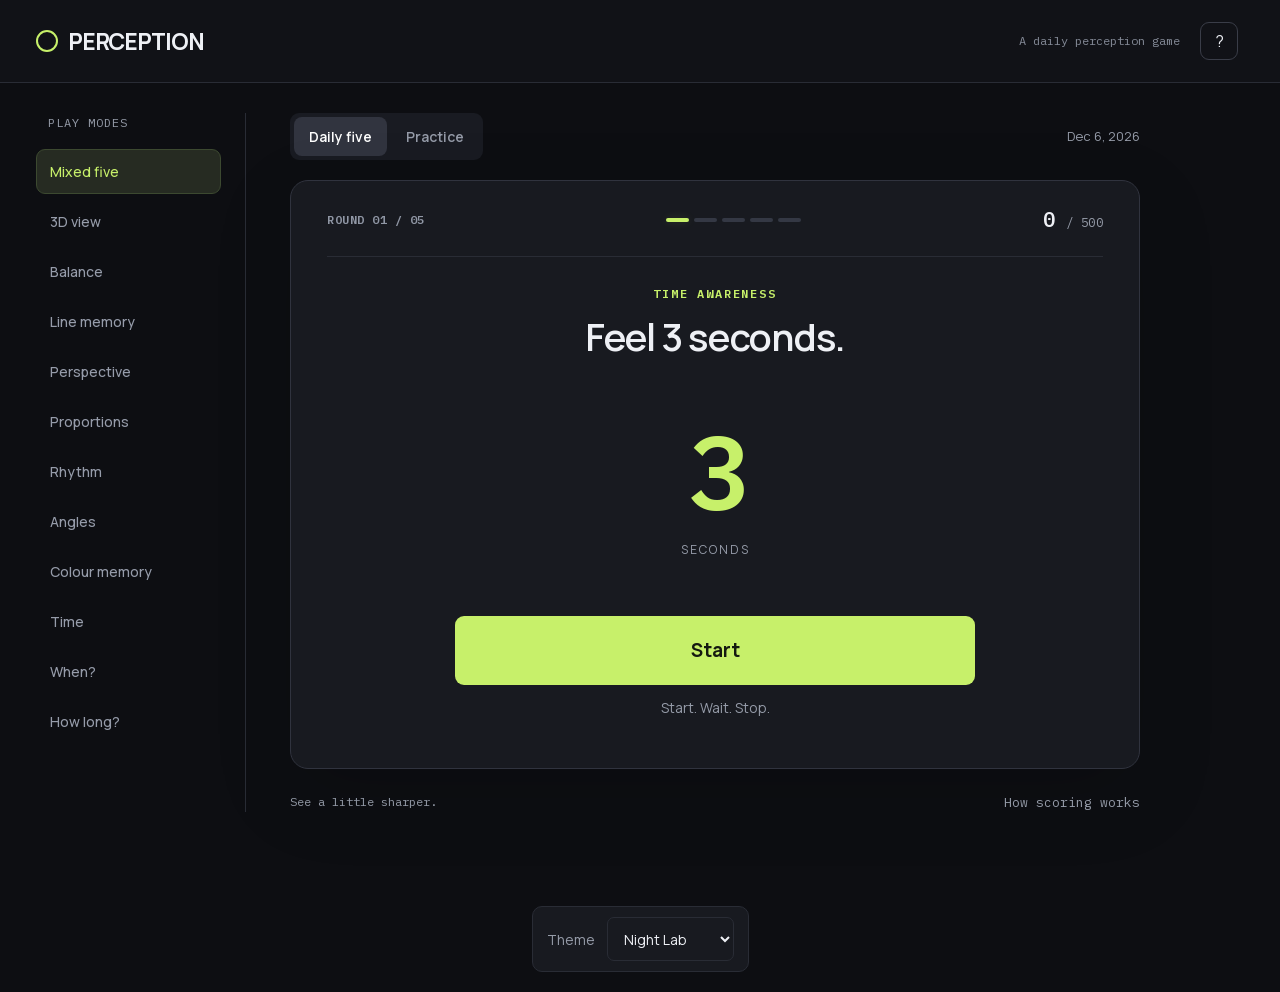
==== commit 1a0502b7: "Restrict trivia practice to past Daily Five questions" ====
--- a/index.html
+++ b/index.html
@@ -19,7 +19,7 @@
 <div class="layout"><section class="game" aria-label="Game"><p id="save-note" class="save-note" role="status" hidden></p><div class="gamebar"><span id="roundlabel">ROUND 01 / 05</span><div id="progress" class="progress" aria-label="Round progress"></div><span class="score"><span id="total">0</span> <small id="scoremax">/ 500</small></span></div><div id="playarea"></div></section>
 <aside><div class="aside-label">TRAIN YOUR PERCEPTION</div><h2 id="aside-title">Find that colour.</h2><p id="aside-copy">Two seconds to look.<br>A whole wheel to choose from.</p><div class="aside-note"><span class="asterisk">✳</span><p>Close counts.<br><strong>Look. Judge. Learn.</strong></p></div></aside></div>
 <footer><span>See a little sharper.</span><button id="rules">How scoring works</button></footer></main>
-<dialog id="helpdialog"><button id="closehelp" class="circle" aria-label="Close instructions">×</button><p class="eyebrow">WELCOME TO PERCEPTION</p><h2>Guess. Reveal. Get sharper.</h2><p>Mixed five picks five different puzzle types. Each daily five is repeatable for your device’s date; Practice makes a fresh mix. Pick an individual game to focus on one skill.</p><p><strong>3D view:</strong> remember the view, then drag the shape to turn it and drag the green handle around the outer ring to tilt it. <strong>Balance:</strong> move a support beneath a uniform shape. <strong>Line memory:</strong> look at a generated path for three seconds, then trace it in one stroke on the blank canvas. <strong>Perspective:</strong> place the vanishing point. <strong>Proportions:</strong> resize a rectangle to match the ratio. Each reveal shows the target. All games are silent.</p><p><strong>Colour memory:</strong> look at a swatch for two seconds, then find it on the wheel. Hue goes around the wheel; saturation increases towards the edge. Arrow keys or the keyboard controls also work.</p><p><strong>Scoring:</strong> every round is worth 100 points. We divide your error by the game’s zero-point bound, then square the remaining closeness. An error of 10% earns 81 points; 25% earns 56; 50% earns 25. Scores are rounded to whole points. Five rounds total 500 points.</p><details><summary>Zero-point bounds</summary><p>3D and angles: 180°. Balance: 50% of the shape’s width. Line memory: 20% of the canvas diagonal (100 units). Perspective: 40% of the diagonal (200 units). Time: 3 seconds early or late. Rhythm and proportions: 1.5 times or two-thirds of the target. Colour: straight-line distance of one wheel radius. When?: 50 years early or late. How long?: four times or one-quarter of the target duration.</p></details><p><strong>Rhythm:</strong> watch five silent flashes, then tap five beats at the same pace. <strong>Angles:</strong> rotate a line to the target angle. Both reward closeness.</p><p><strong>When?</strong> Slide the timeline beneath the centre marker to choose an event’s year. The minus and plus buttons adjust by one year. <strong>How long?</strong> Turn the dial from seconds to days. Use minus, plus or arrow keys to fine tune; Shift and arrows adjust more broadly. Both award up to 100 points for closeness, with the answer and source shown after you commit. Daily five uses each trivia fact once; individual trivia modes are practice and may repeat.</p><p><strong>Time:</strong> Start, wait, Stop. Points fall with your timing error using the same curve as every other game.</p><p>Switching away resets an active memory flash or timer.</p><button id="gotit" class="primary">Let’s play</button></dialog><script>'use strict';
+<dialog id="helpdialog"><button id="closehelp" class="circle" aria-label="Close instructions">×</button><p class="eyebrow">WELCOME TO PERCEPTION</p><h2>Guess. Reveal. Get sharper.</h2><p>Mixed five picks five different puzzle types. Each daily five is repeatable for your device’s date; Practice makes a fresh mix. Pick an individual game to focus on one skill.</p><p><strong>3D view:</strong> remember the view, then drag the shape to turn it and drag the green handle around the outer ring to tilt it. <strong>Balance:</strong> move a support beneath a uniform shape. <strong>Line memory:</strong> look at a generated path for three seconds, then trace it in one stroke on the blank canvas. <strong>Perspective:</strong> place the vanishing point. <strong>Proportions:</strong> resize a rectangle to match the ratio. Each reveal shows the target. All games are silent.</p><p><strong>Colour memory:</strong> look at a swatch for two seconds, then find it on the wheel. Hue goes around the wheel; saturation increases towards the edge. Arrow keys or the keyboard controls also work.</p><p><strong>Scoring:</strong> every round is worth 100 points. We divide your error by the game’s zero-point bound, then square the remaining closeness. An error of 10% earns 81 points; 25% earns 56; 50% earns 25. Scores are rounded to whole points. Five rounds total 500 points.</p><details><summary>Zero-point bounds</summary><p>3D and angles: 180°. Balance: 50% of the shape’s width. Line memory: 20% of the canvas diagonal (100 units). Perspective: 40% of the diagonal (200 units). Time: 3 seconds early or late. Rhythm and proportions: 1.5 times or two-thirds of the target. Colour: straight-line distance of one wheel radius. When?: 50 years early or late. How long?: four times or one-quarter of the target duration.</p></details><p><strong>Rhythm:</strong> watch five silent flashes, then tap five beats at the same pace. <strong>Angles:</strong> rotate a line to the target angle. Both reward closeness.</p><p><strong>When?</strong> Slide the timeline beneath the centre marker to choose an event’s year. The minus and plus buttons adjust by one year. <strong>How long?</strong> Turn the dial from seconds to days. Use minus, plus or arrow keys to fine tune; Shift and arrows adjust more broadly. Both award up to 100 points for closeness, with the answer and source shown after you commit. Daily five uses each trivia fact once. Trivia practice draws only from past Daily Fives, with up to five different questions per session. Today’s and future questions stay out of the practice pool.</p><p><strong>Time:</strong> Start, wait, Stop. Points fall with your timing error using the same curve as every other game.</p><p>Switching away resets an active memory flash or timer.</p><button id="gotit" class="primary">Let’s play</button></dialog><script>'use strict';
 const ANALYTICS_CONFIG={"websiteId": "87a5004f-6e63-4197-8776-a86e6bfb4279", "scriptUrl": "https://cloud.umami.is/script.js", "hostname": "perception.thedanktank.com"};
 // First-attempt Daily Five play and one daily share click are measured.
 const ANALYTICS_STORAGE_KEY='perception-metrics-v1';
@@ -276,7 +276,7 @@
   // keep Daily five playable beyond the published horizon, deterministically.
   return shuffleWith(rng(hashSeed(key+'|schedule-v1')),GAME_TYPES.filter(type=>!['timeline','duration'].includes(type))).slice(0,5).map(type=>forGame(type)[0]);
  }
- if(game==='mix')return shuffleWith(rng(hashSeed(key+'|schedule-v1')),GAME_TYPES).slice(0,5).map(type=>forGame(type)[0]);
+ if(game==='mix')return shuffleWith(rng(hashSeed(key+'|schedule-v1')),GAME_TYPES.filter(type=>!['timeline','duration'].includes(type)||pastTriviaIds(type).length)).slice(0,5).map(type=>forGame(type)[0]);
  return forGame(game);
 }
 function generatedQuestion(type,random,round){
@@ -346,7 +346,16 @@
 const TRIVIA_BY_ID={"timeline-first-iphone": {"id": "timeline-first-iphone", "factKey": "timeline-first-iphone", "type": "timeline", "title": "First iPhone", "answer": 2007, "caption": "Place it in history.", "explain": "Apple introduced the original iPhone in January 2007.", "source": {"name": "Apple", "url": "https://www.apple.com/newsroom/2007/01/09Apple-Reinvents-the-Phone-with-iPhone/"}}, "timeline-first-moon-landing": {"id": "timeline-first-moon-landing", "factKey": "timeline-first-moon-landing", "type": "timeline", "title": "First Moon landing", "answer": 1969, "caption": "Place it in history.", "explain": "Apollo 11 landed on the Moon on July 20, 1969.", "source": {"name": "NASA", "url": "https://www.nasa.gov/mission/apollo-11/"}}, "timeline-wright-brothers-first-flight": {"id": "timeline-wright-brothers-first-flight", "factKey": "timeline-wright-brothers-first-flight", "type": "timeline", "title": "Wright brothers’ first flight", "answer": 1903, "caption": "Place it in history.", "explain": "Their first powered flight took place on December 17, 1903.", "source": {"name": "NASA", "url": "https://www.nasa.gov/history/120-years-ago-the-first-powered-flight-at-kitty-hawk/"}}, "timeline-world-wide-web-invented": {"id": "timeline-world-wide-web-invented", "factKey": "timeline-world-wide-web-invented", "type": "timeline", "title": "World Wide Web invented", "answer": 1989, "caption": "Place it in history.", "explain": "Tim Berners-Lee proposed the World Wide Web at CERN in 1989.", "source": {"name": "CERN", "url": "https://home.cern/science/computing/the-birth-of-the-web/"}}, "timeline-super-mario-bros-released": {"id": "timeline-super-mario-bros-released", "factKey": "timeline-super-mario-bros-released", "type": "timeline", "title": "Super Mario Bros. released", "answer": 1985, "caption": "Place it in history.", "explain": "The original game first launched in Japan in 1985.", "source": {"name": "Nintendo", "url": "https://mario.nintendo.com/history/"}}, "timeline-lego-brick-patent-filed": {"id": "timeline-lego-brick-patent-filed", "factKey": "timeline-lego-brick-patent-filed", "type": "timeline", "title": "LEGO brick patent filed", "answer": 1958, "caption": "Place it in history.", "explain": "LEGO filed the patent application for its stud-and-tube brick in 1958.", "source": {"name": "LEGO", "url": "https://www.lego.com/en-us/history/articles/d-the-stud-and-tube-principle"}}, "timeline-sputnik-1-launched": {"id": "timeline-sputnik-1-launched", "factKey": "timeline-sputnik-1-launched", "type": "timeline", "title": "Sputnik 1 launched", "answer": 1957, "caption": "Place it in history.", "explain": "The first artificial Earth satellite launched on October 4, 1957.", "source": {"name": "NASA", "url": "https://www.nasa.gov/history/65-years-ago-sputnik-ushers-in-the-space-age/"}}, "timeline-hubble-telescope-launched": {"id": "timeline-hubble-telescope-launched", "factKey": "timeline-hubble-telescope-launched", "type": "timeline", "title": "Hubble telescope launched", "answer": 1990, "caption": "Place it in history.", "explain": "Hubble launched aboard Space Shuttle Discovery in April 1990.", "source": {"name": "NASA", "url": "https://science.nasa.gov/mission/hubble/overview/the-history-of-hubble/"}}, "timeline-american-civil-war-begins": {"id": "timeline-american-civil-war-begins", "factKey": "timeline-american-civil-war-begins", "type": "timeline", "title": "American Civil War begins", "answer": 1861, "caption": "Place it in history.", "explain": "The American Civil War began in 1861.", "source": {"name": "Library of Congress", "url": "https://guides.loc.gov/finding-antislavery-ancestors/timeline"}}, "timeline-emancipation-proclamation": {"id": "timeline-emancipation-proclamation", "factKey": "timeline-emancipation-proclamation", "type": "timeline", "title": "Emancipation Proclamation", "answer": 1863, "caption": "Place it in history.", "explain": "Lincoln issued the proclamation in 1863. It applied to enslaved people in areas in rebellion.", "source": {"name": "Library of Congress", "url": "https://guides.loc.gov/finding-antislavery-ancestors/timeline"}}, "timeline-american-civil-war-ends": {"id": "timeline-american-civil-war-ends", "factKey": "timeline-american-civil-war-ends", "type": "timeline", "title": "American Civil War ends", "answer": 1865, "caption": "Place it in history.", "explain": "The American Civil War ended in 1865.", "source": {"name": "Library of Congress", "url": "https://loc.gov/exhibits/civil-rights-act/prologue-timeline.html"}}, "timeline-bell-s-telephone-patent": {"id": "timeline-bell-s-telephone-patent", "factKey": "timeline-bell-s-telephone-patent", "type": "timeline", "title": "Bell’s telephone patent", "answer": 1876, "caption": "Place it in history.", "explain": "Alexander Graham Bell received his telephone patent in 1876.", "source": {"name": "Smithsonian", "url": "https://siarchives.si.edu/history/this-day-smithsonian-history/january-13"}}, "timeline-statue-of-liberty-dedicated": {"id": "timeline-statue-of-liberty-dedicated", "factKey": "timeline-statue-of-liberty-dedicated", "type": "timeline", "title": "Statue of Liberty dedicated", "answer": 1886, "caption": "Place it in history.", "explain": "The Statue of Liberty was dedicated in New York Harbor in 1886.", "source": {"name": "National Park Service", "url": "https://www.nps.gov/stli/learn/statue-of-liberty-facts.htm"}}, "timeline-eiffel-tower-opens": {"id": "timeline-eiffel-tower-opens", "factKey": "timeline-eiffel-tower-opens", "type": "timeline", "title": "Eiffel Tower opens", "answer": 1889, "caption": "Place it in history.", "explain": "The tower opened for the 1889 World’s Fair in Paris.", "source": {"name": "Eiffel Tower", "url": "https://www.toureiffel.paris/en/news/130-years/1889-2019-130-years-amazement"}}, "timeline-titanic-sinks": {"id": "timeline-titanic-sinks", "factKey": "timeline-titanic-sinks", "type": "timeline", "title": "Titanic sinks", "answer": 1912, "caption": "Place it in history.", "explain": "RMS Titanic sank in April 1912 after striking an iceberg.", "source": {"name": "Royal Museums Greenwich", "url": "https://www.rmg.co.uk/stories/topics/rms-titanic-facts?open="}}, "timeline-world-war-i-begins": {"id": "timeline-world-war-i-begins", "factKey": "timeline-world-war-i-begins", "type": "timeline", "title": "World War I begins", "answer": 1914, "caption": "Place it in history.", "explain": "World War I began in 1914.", "source": {"name": "National Humanities Center", "url": "https://nationalhumanitiescenter.org/ows/seminars/tcentury/MustKnowDates.pdf"}}, "timeline-world-war-i-ends": {"id": "timeline-world-war-i-ends", "factKey": "timeline-world-war-i-ends", "type": "timeline", "title": "World War I ends", "answer": 1918, "caption": "Place it in history.", "explain": "The armistice ending the fighting took effect in 1918.", "source": {"name": "National Humanities Center", "url": "https://nationalhumanitiescenter.org/ows/seminars/tcentury/MustKnowDates.pdf"}}, "timeline-world-war-ii-begins-in-europe": {"id": "timeline-world-war-ii-begins-in-europe", "factKey": "timeline-world-war-ii-begins-in-europe", "type": "timeline", "title": "World War II begins in Europe", "answer": 1939, "caption": "Place it in history.", "explain": "Germany invaded Poland in 1939, beginning World War II in Europe.", "source": {"name": "National Humanities Center", "url": "https://nationalhumanitiescenter.org/ows/seminars/tcentury/MustKnowDates.pdf"}}, "timeline-world-war-ii-ends": {"id": "timeline-world-war-ii-ends", "factKey": "timeline-world-war-ii-ends", "type": "timeline", "title": "World War II ends", "answer": 1945, "caption": "Place it in history.", "explain": "World War II ended in 1945.", "source": {"name": "National Humanities Center", "url": "https://nationalhumanitiescenter.org/ows/seminars/tcentury/MustKnowDates.pdf"}}, "timeline-19th-amendment-ratified": {"id": "timeline-19th-amendment-ratified", "factKey": "timeline-19th-amendment-ratified", "type": "timeline", "title": "19th Amendment ratified", "answer": 1920, "caption": "Place it in history.", "explain": "The US amendment prohibiting denial of voting rights on the basis of sex was ratified in 1920.", "source": {"name": "National Archives", "url": "https://www.archives.gov/milestone-documents/19th-amendment"}}, "timeline-first-academy-awards": {"id": "timeline-first-academy-awards", "factKey": "timeline-first-academy-awards", "type": "timeline", "title": "First Academy Awards", "answer": 1929, "caption": "Place it in history.", "explain": "The first Academy Awards ceremony took place in Hollywood in 1929.", "source": {"name": "Academy of Motion Picture Arts and Sciences", "url": "https://www.oscars.org/oscars/statuette"}}, "timeline-penicillin-discovered": {"id": "timeline-penicillin-discovered", "factKey": "timeline-penicillin-discovered", "type": "timeline", "title": "Penicillin discovered", "answer": 1928, "caption": "Place it in history.", "explain": "Alexander Fleming discovered penicillin in 1928.", "source": {"name": "Nobel Prize", "url": "https://www.nobelprize.org/uploads/2018/06/fleming-lecture.pdf"}}, "timeline-d-day-landings": {"id": "timeline-d-day-landings", "factKey": "timeline-d-day-landings", "type": "timeline", "title": "D-Day landings", "answer": 1944, "caption": "Place it in history.", "explain": "Allied forces landed in Normandy on June 6, 1944.", "source": {"name": "Imperial War Museums", "url": "https://www.iwm.org.uk/collections/item/object/205359860"}}, "timeline-united-nations-founded": {"id": "timeline-united-nations-founded", "factKey": "timeline-united-nations-founded", "type": "timeline", "title": "United Nations founded", "answer": 1945, "caption": "Place it in history.", "explain": "The United Nations came into existence in 1945.", "source": {"name": "United Nations", "url": "https://www.un.org/en/about-us/history-of-the-un"}}, "timeline-india-gains-independence": {"id": "timeline-india-gains-independence", "factKey": "timeline-india-gains-independence", "type": "timeline", "title": "India gains independence", "answer": 1947, "caption": "Place it in history.", "explain": "India became independent from British rule in 1947.", "source": {"name": "US Office of the Historian", "url": "https://history.state.gov/countries/india"}}, "timeline-nato-founded": {"id": "timeline-nato-founded", "factKey": "timeline-nato-founded", "type": "timeline", "title": "NATO founded", "answer": 1949, "caption": "Place it in history.", "explain": "The North Atlantic Treaty was signed in 1949, establishing NATO.", "source": {"name": "NATO", "url": "https://www.nato.int/en/about-us/organization/founding-treaty"}}, "timeline-elizabeth-ii-s-coronation": {"id": "timeline-elizabeth-ii-s-coronation", "factKey": "timeline-elizabeth-ii-s-coronation", "type": "timeline", "title": "Elizabeth II’s coronation", "answer": 1953, "caption": "Place it in history.", "explain": "Queen Elizabeth II was crowned in Westminster Abbey in 1953.", "source": {"name": "Royal Family", "url": "https://www.royal.uk/queen-elizabeth-iis-accession-and-coronation"}}, "timeline-dna-double-helix-described": {"id": "timeline-dna-double-helix-described", "factKey": "timeline-dna-double-helix-described", "type": "timeline", "title": "DNA double helix described", "answer": 1953, "caption": "Place it in history.", "explain": "The double-helix model of DNA was published in 1953, drawing on work by Watson, Crick, Franklin and Wilkins.", "source": {"name": "National Human Genome Research Institute", "url": "https://www.genome.gov/25520255/online-education-kit-1953-dna-double-helix"}}, "timeline-disneyland-opens": {"id": "timeline-disneyland-opens", "factKey": "timeline-disneyland-opens", "type": "timeline", "title": "Disneyland opens", "answer": 1955, "caption": "Place it in history.", "explain": "The original Disneyland opened in Anaheim, California, in 1955.", "source": {"name": "Disney D23", "url": "https://d23.com/a-to-z/disneyland/"}}, "timeline-disney-world-opens": {"id": "timeline-disney-world-opens", "factKey": "timeline-disney-world-opens", "type": "timeline", "title": "Disney World opens", "answer": 1971, "caption": "Place it in history.", "explain": "Walt Disney World opened in Florida in 1971.", "source": {"name": "Disney D23", "url": "https://d23.com/about-walt-disney/"}}, "timeline-berlin-wall-built": {"id": "timeline-berlin-wall-built", "factKey": "timeline-berlin-wall-built", "type": "timeline", "title": "Berlin Wall built", "answer": 1961, "caption": "Place it in history.", "explain": "Construction of the Berlin Wall began in 1961.", "source": {"name": "visitBerlin", "url": "https://about.visitberlin.de/en/press/press-releases/berlin-wall-history-glance"}}, "timeline-berlin-wall-falls": {"id": "timeline-berlin-wall-falls", "factKey": "timeline-berlin-wall-falls", "type": "timeline", "title": "Berlin Wall falls", "answer": 1989, "caption": "Place it in history.", "explain": "The Berlin Wall’s border crossings opened in November 1989.", "source": {"name": "visitBerlin", "url": "https://about.visitberlin.de/en/press/press-releases/berlin-wall-history-glance"}}, "timeline-i-have-a-dream-speech": {"id": "timeline-i-have-a-dream-speech", "factKey": "timeline-i-have-a-dream-speech", "type": "timeline", "title": "“I Have a Dream” speech", "answer": 1963, "caption": "Place it in history.", "explain": "Martin Luther King Jr. delivered the speech at the March on Washington in 1963.", "source": {"name": "National Park Service", "url": "https://www.nps.gov/places/000/lincoln-memorial-i-have-a-dream-marker.htm"}}, "timeline-us-civil-rights-act-signed": {"id": "timeline-us-civil-rights-act-signed", "factKey": "timeline-us-civil-rights-act-signed", "type": "timeline", "title": "US Civil Rights Act signed", "answer": 1964, "caption": "Place it in history.", "explain": "President Lyndon Johnson signed the Civil Rights Act in 1964.", "source": {"name": "National Archives", "url": "https://www.archives.gov/milestone-documents/civil-rights-act"}}, "timeline-mandela-becomes-president": {"id": "timeline-mandela-becomes-president", "factKey": "timeline-mandela-becomes-president", "type": "timeline", "title": "Mandela becomes president", "answer": 1994, "caption": "Place it in history.", "explain": "Nelson Mandela became South Africa’s president in 1994.", "source": {"name": "Nelson Mandela Foundation", "url": "https://www.nelsonmandela.org/news/entry/parliament-elected-mandela-20-years-ago"}}, "timeline-first-human-in-space": {"id": "timeline-first-human-in-space", "factKey": "timeline-first-human-in-space", "type": "timeline", "title": "First human in space", "answer": 1961, "caption": "Place it in history.", "explain": "Yuri Gagarin became the first human in space in 1961.", "source": {"name": "NASA", "url": "https://www.nasa.gov/image-article/april-1961-first-human-entered-space/"}}, "timeline-first-woman-in-space": {"id": "timeline-first-woman-in-space", "factKey": "timeline-first-woman-in-space", "type": "timeline", "title": "First woman in space", "answer": 1963, "caption": "Place it in history.", "explain": "Valentina Tereshkova became the first woman in space in 1963.", "source": {"name": "NASA", "url": "https://www.nasa.gov/history/sally-ride-first-american-woman-in-space/"}}, "timeline-nasa-begins-operations": {"id": "timeline-nasa-begins-operations", "factKey": "timeline-nasa-begins-operations", "type": "timeline", "title": "NASA begins operations", "answer": 1958, "caption": "Place it in history.", "explain": "NASA began operating in 1958.", "source": {"name": "NASA", "url": "https://www.nasa.gov/history/SP-4225/documentation/brief-history/history.htm"}}, "timeline-first-space-shuttle-launch": {"id": "timeline-first-space-shuttle-launch", "factKey": "timeline-first-space-shuttle-launch", "type": "timeline", "title": "First Space Shuttle launch", "answer": 1981, "caption": "Place it in history.", "explain": "Columbia launched on the first Space Shuttle mission in 1981.", "source": {"name": "NASA", "url": "https://www.nasa.gov/history/SP-4225/documentation/brief-history/history.htm"}}, "timeline-voyager-1-launches": {"id": "timeline-voyager-1-launches", "factKey": "timeline-voyager-1-launches", "type": "timeline", "title": "Voyager 1 launches", "answer": 1977, "caption": "Place it in history.", "explain": "Voyager 1 launched in 1977.", "source": {"name": "NASA", "url": "https://www.nasa.gov/history/SP-4225/documentation/brief-history/history.htm"}}, "timeline-webb-telescope-launches": {"id": "timeline-webb-telescope-launches", "factKey": "timeline-webb-telescope-launches", "type": "timeline", "title": "Webb telescope launches", "answer": 2021, "caption": "Place it in history.", "explain": "The James Webb Space Telescope launched on Christmas Day 2021.", "source": {"name": "NASA", "url": "https://science.nasa.gov/mission/webb/webb-mission-timeline/"}}, "timeline-pluto-becomes-a-dwarf-planet": {"id": "timeline-pluto-becomes-a-dwarf-planet", "factKey": "timeline-pluto-becomes-a-dwarf-planet", "type": "timeline", "title": "Pluto becomes a dwarf planet", "answer": 2006, "caption": "Place it in history.", "explain": "Pluto was reclassified as a dwarf planet in 2006.", "source": {"name": "NASA", "url": "https://starchild.gsfc.nasa.gov/docs/StarChild/solar_system_level2/pluto.html"}}, "timeline-first-macintosh-introduced": {"id": "timeline-first-macintosh-introduced", "factKey": "timeline-first-macintosh-introduced", "type": "timeline", "title": "First Macintosh introduced", "answer": 1984, "caption": "Place it in history.", "explain": "Apple unveiled the original Macintosh in 1984.", "source": {"name": "Apple press release · Stanford archive", "url": "https://web.stanford.edu/dept/SUL/sites/mac/primary/docs/pr1.html"}}, "timeline-first-ipod-introduced": {"id": "timeline-first-ipod-introduced", "factKey": "timeline-first-ipod-introduced", "type": "timeline", "title": "First iPod introduced", "answer": 2001, "caption": "Place it in history.", "explain": "Apple introduced the original iPod in 2001.", "source": {"name": "Apple", "url": "https://www.apple.com/newsroom/2001/10/23Apple-Presents-iPod/"}}, "timeline-google-founded": {"id": "timeline-google-founded", "factKey": "timeline-google-founded", "type": "timeline", "title": "Google founded", "answer": 1998, "caption": "Place it in history.", "explain": "Google was founded in 1998.", "source": {"name": "Google", "url": "https://about.google/company-info/our-story/"}}, "timeline-game-boy-first-released": {"id": "timeline-game-boy-first-released", "factKey": "timeline-game-boy-first-released", "type": "timeline", "title": "Game Boy first released", "answer": 1989, "caption": "Place it in history.", "explain": "The original Game Boy launched in Japan in 1989.", "source": {"name": "Nintendo", "url": "https://www.nintendo.com/en-gb/Hardware/Nintendo-History/Nintendo-History-625945.html"}}, "timeline-pokemon-first-released": {"id": "timeline-pokemon-first-released", "factKey": "timeline-pokemon-first-released", "type": "timeline", "title": "Pokémon first released", "answer": 1996, "caption": "Place it in history.", "explain": "The first Pokémon games launched in Japan in 1996.", "source": {"name": "Nintendo", "url": "https://www.nintendo.com/en-gb/Hardware/Nintendo-History/Nintendo-History-625945.html"}}, "timeline-nintendo-64-first-released": {"id": "timeline-nintendo-64-first-released", "factKey": "timeline-nintendo-64-first-released", "type": "timeline", "title": "Nintendo 64 first released", "answer": 1996, "caption": "Place it in history.", "explain": "Nintendo 64 launched in Japan in 1996.", "source": {"name": "Nintendo", "url": "https://www.nintendo.com/en-gb/Hardware/Nintendo-History/Nintendo-History-625945.html"}}, "timeline-wii-first-released": {"id": "timeline-wii-first-released", "factKey": "timeline-wii-first-released", "type": "timeline", "title": "Wii first released", "answer": 2006, "caption": "Place it in history.", "explain": "Nintendo released Wii in 2006.", "source": {"name": "Nintendo", "url": "https://www.nintendo.com/en-gb/Hardware/Nintendo-History/Nintendo-History-625945.html"}}, "timeline-original-star-wars-released": {"id": "timeline-original-star-wars-released", "factKey": "timeline-original-star-wars-released", "type": "timeline", "title": "Original Star Wars released", "answer": 1977, "caption": "Place it in history.", "explain": "The original Star Wars opened in US cinemas in 1977.", "source": {"name": "Star Wars", "url": "https://www.starwars.com/films/star-wars-episode-iv-a-new-hope"}}, "timeline-snow-white-premieres": {"id": "timeline-snow-white-premieres", "factKey": "timeline-snow-white-premieres", "type": "timeline", "title": "Snow White premieres", "answer": 1937, "caption": "Place it in history.", "explain": "Disney’s Snow White and the Seven Dwarfs premiered in 1937.", "source": {"name": "Disney D23", "url": "https://d23.com/a-to-z/snow-white-and-the-seven-dwarfs-film/"}}, "timeline-covid-19-called-a-pandemic": {"id": "timeline-covid-19-called-a-pandemic", "factKey": "timeline-covid-19-called-a-pandemic", "type": "timeline", "title": "COVID-19 called a pandemic", "answer": 2020, "caption": "Place it in history.", "explain": "WHO characterized COVID-19 as a pandemic in March 2020.", "source": {"name": "World Health Organization", "url": "https://www.who.int/europe/emergencies/situations/covid-19"}}, "timeline-shrek-released": {"id": "timeline-shrek-released", "factKey": "timeline-shrek-released", "type": "timeline", "title": "Shrek released", "answer": 2001, "caption": "Place it in history.", "explain": "Shrek was first released in 2001.", "source": {"name": "BFI", "url": "https://www.bfi.org.uk/film/509fbeb4-0349-5ae1-9b47-e8af8c2d7819/shrek"}}, "timeline-toy-story-released": {"id": "timeline-toy-story-released", "factKey": "timeline-toy-story-released", "type": "timeline", "title": "Toy Story released", "answer": 1995, "caption": "Place it in history.", "explain": "Toy Story was first released in 1995.", "source": {"name": "Disney D23", "url": "https://d23.com/a-to-z/toy-story-film/"}}, "timeline-jurassic-park-released": {"id": "timeline-jurassic-park-released", "factKey": "timeline-jurassic-park-released", "type": "timeline", "title": "Jurassic Park released", "answer": 1993, "caption": "Place it in history.", "explain": "Jurassic Park was first released in 1993.", "source": {"name": "American Film Institute", "url": "https://watch.afi.com/movie/jurassic-park-1"}}, "timeline-back-to-the-future-released": {"id": "timeline-back-to-the-future-released", "factKey": "timeline-back-to-the-future-released", "type": "timeline", "title": "Back to the Future released", "answer": 1985, "caption": "Place it in history.", "explain": "Back to the Future was first released in 1985.", "source": {"name": "BFI", "url": "https://www.bfi.org.uk/film/f82daa16-4dbf-5ab8-813b-2143362206d9/back-to-the-future"}}, "timeline-the-godfather-released": {"id": "timeline-the-godfather-released", "factKey": "timeline-the-godfather-released", "type": "timeline", "title": "The Godfather released", "answer": 1972, "caption": "Place it in history.", "explain": "The Godfather was first released in 1972.", "source": {"name": "Paramount Pictures", "url": "https://www.paramountpictures.com/movies/the-godfather"}}, "timeline-home-alone-released": {"id": "timeline-home-alone-released", "factKey": "timeline-home-alone-released", "type": "timeline", "title": "Home Alone released", "answer": 1990, "caption": "Place it in history.", "explain": "Home Alone was first released in 1990.", "source": {"name": "American Film Institute", "url": "https://catalog.afi.com/Film/58544-HOME-ALONE"}}, "timeline-jaws-released": {"id": "timeline-jaws-released", "factKey": "timeline-jaws-released", "type": "timeline", "title": "Jaws released", "answer": 1975, "caption": "Place it in history.", "explain": "Jaws was first released in 1975.", "source": {"name": "American Film Institute", "url": "https://catalog.afi.com/Catalog/moviedetails/55193"}}, "timeline-oppenheimer-released": {"id": "timeline-oppenheimer-released", "factKey": "timeline-oppenheimer-released", "type": "timeline", "title": "Oppenheimer released", "answer": 2023, "caption": "Place it in history.", "explain": "Oppenheimer was first released in 2023.", "source": {"name": "British Council", "url": "https://filmsandfestivals.britishcouncil.org/projects/oppenheimer"}}, "duration-soccer-match": {"id": "duration-soccer-match", "factKey": "duration-soccer-match", "type": "duration", "title": "Soccer match", "answer": 5400, "caption": "Regulation playing time · no stoppage time", "explain": "Two halves of 45 minutes; halftime, stoppage time and extra time are excluded.", "source": {"name": "IFAB", "url": "https://www.theifab.com/laws/latest/the-duration-of-the-match/"}}, "duration-nba-game": {"id": "duration-nba-game", "factKey": "duration-nba-game", "type": "duration", "title": "NBA game", "answer": 2880, "caption": "Regulation playing time · no breaks", "explain": "Four 12-minute quarters; breaks and overtime are excluded.", "source": {"name": "NBA", "url": "https://www.nba.com/news/faq"}}, "duration-rugby-union-match": {"id": "duration-rugby-union-match", "factKey": "duration-rugby-union-match", "type": "duration", "title": "Rugby union match", "answer": 4800, "caption": "Regulation playing time · no stoppages", "explain": "Two 40-minute halves; breaks, time lost and extra time are excluded.", "source": {"name": "World Rugby", "url": "https://passport.world.rugby/laws-of-the-game/"}}, "duration-iss-orbit": {"id": "duration-iss-orbit", "factKey": "duration-iss-orbit", "type": "duration", "title": "ISS orbit", "answer": 5400, "caption": "One trip around Earth · approximately", "explain": "The International Space Station circles Earth about every 90 minutes.", "source": {"name": "NASA", "url": "https://www.nasa.gov/missions/station/spot-the-station-frequently-asked-questions/"}}, "duration-new-moon-new-moon": {"id": "duration-new-moon-new-moon", "factKey": "duration-new-moon-new-moon", "type": "duration", "title": "New Moon → new Moon", "answer": 2548800, "caption": "One lunar phase cycle · approximately", "explain": "A lunar phase cycle takes about 29.5 days, longer than the Moon’s 27.3-day orbital period.", "source": {"name": "NASA", "url": "https://science.nasa.gov/moon/top-moon-questions/"}}, "duration-wright-brothers-first-flight": {"id": "duration-wright-brothers-first-flight", "factKey": "duration-wright-brothers-first-flight", "type": "duration", "title": "Wright brothers’ first flight", "answer": 12, "caption": "The first successful flight", "explain": "Orville Wright’s first flight in 1903 lasted 12 seconds.", "source": {"name": "NASA", "url": "https://www.nasa.gov/history/120-years-ago-the-first-powered-flight-at-kitty-hawk/"}}, "duration-pomodoro-focus-session": {"id": "duration-pomodoro-focus-session", "factKey": "duration-pomodoro-focus-session", "type": "duration", "title": "Pomodoro focus session", "answer": 1500, "caption": "The traditional work interval", "explain": "A traditional Pomodoro work interval is 25 minutes, followed by a short break.", "source": {"name": "Université de Moncton", "url": "https://www.umoncton.ca/umcm-reussite/sites/umcm-reussite.prod.umoncton.ca/files/wf/la_methode_pomodoro.pdf"}}, "duration-titanic": {"id": "duration-titanic", "factKey": "duration-titanic", "type": "duration", "title": "Titanic", "answer": 11640, "caption": "1997 film · theatrical runtime, rounded", "explain": "The BFI lists the film at 194 minutes. Runtime is rounded to the nearest minute.", "source": {"name": "BFI", "url": "https://whatson.bfi.org.uk/imax/Online/default.asp?BOparam%3A%3AWScontent%3A%3AloadArticle%3A%3Apermalink=titanic-imax-3d"}}, "duration-shrek": {"id": "duration-shrek", "factKey": "duration-shrek", "type": "duration", "title": "Shrek", "answer": 5400, "caption": "2001 film · theatrical runtime, rounded", "explain": "The theatrical film runs about 90 minutes, rounded to the nearest minute.", "source": {"name": "BFI", "url": "https://www.bfi.org.uk/film/509fbeb4-0349-5ae1-9b47-e8af8c2d7819/shrek"}}, "duration-toy-story": {"id": "duration-toy-story", "factKey": "duration-toy-story", "type": "duration", "title": "Toy Story", "answer": 4860, "caption": "1995 film · theatrical runtime, rounded", "explain": "The theatrical film runs about 81 minutes, rounded to the nearest minute.", "source": {"name": "Disney D23", "url": "https://d23.com/a-to-z/toy-story-film/"}}, "duration-jurassic-park": {"id": "duration-jurassic-park", "factKey": "duration-jurassic-park", "type": "duration", "title": "Jurassic Park", "answer": 7620, "caption": "1993 film · theatrical runtime, rounded", "explain": "The theatrical film runs about 127 minutes, rounded to the nearest minute.", "source": {"name": "American Film Institute", "url": "https://watch.afi.com/movie/jurassic-park-1"}}, "duration-back-to-the-future": {"id": "duration-back-to-the-future", "factKey": "duration-back-to-the-future", "type": "duration", "title": "Back to the Future", "answer": 6960, "caption": "1985 film · theatrical runtime, rounded", "explain": "The theatrical film runs about 116 minutes, rounded to the nearest minute.", "source": {"name": "BFI", "url": "https://www.bfi.org.uk/film/f82daa16-4dbf-5ab8-813b-2143362206d9/back-to-the-future"}}, "duration-the-godfather": {"id": "duration-the-godfather", "factKey": "duration-the-godfather", "type": "duration", "title": "The Godfather", "answer": 10500, "caption": "1972 film · theatrical runtime, rounded", "explain": "The theatrical film runs about 175 minutes, rounded to the nearest minute.", "source": {"name": "Paramount Pictures", "url": "https://www.paramountpictures.com/movies/the-godfather"}}, "duration-home-alone": {"id": "duration-home-alone", "factKey": "duration-home-alone", "type": "duration", "title": "Home Alone", "answer": 6180, "caption": "1990 film · theatrical runtime, rounded", "explain": "The theatrical film runs about 103 minutes, rounded to the nearest minute.", "source": {"name": "American Film Institute", "url": "https://catalog.afi.com/Film/58544-HOME-ALONE"}}, "duration-jaws": {"id": "duration-jaws", "factKey": "duration-jaws", "type": "duration", "title": "Jaws", "answer": 7440, "caption": "1975 film · theatrical runtime, rounded", "explain": "The theatrical film runs about 124 minutes, rounded to the nearest minute.", "source": {"name": "American Film Institute", "url": "https://catalog.afi.com/Catalog/moviedetails/55193"}}, "duration-oppenheimer": {"id": "duration-oppenheimer", "factKey": "duration-oppenheimer", "type": "duration", "title": "Oppenheimer", "answer": 10800, "caption": "2023 film · theatrical runtime, rounded", "explain": "The theatrical film runs about 180 minutes, rounded to the nearest minute.", "source": {"name": "British Council", "url": "https://filmsandfestivals.britishcouncil.org/projects/oppenheimer"}}, "duration-nfl-game": {"id": "duration-nfl-game", "factKey": "duration-nfl-game", "type": "duration", "title": "NFL game", "answer": 3600, "caption": "Regulation playing time · no breaks", "explain": "An NFL game has four 15-minute quarters. Breaks and overtime are excluded.", "source": {"name": "NFL", "url": "https://operations.nfl.com/rules-officiating/nfl-football-basics/football-terms"}}, "duration-nfl-play-clock": {"id": "duration-nfl-play-clock", "factKey": "duration-nfl-play-clock", "type": "duration", "title": "NFL play clock", "answer": 40, "caption": "Normal countdown after a play", "explain": "The usual NFL play clock is 40 seconds after a play; some stoppages use 25 seconds.", "source": {"name": "NFL", "url": "https://operations.nfl.com/the-rules/nfl-rulebook"}}, "duration-nhl-game": {"id": "duration-nhl-game", "factKey": "duration-nhl-game", "type": "duration", "title": "NHL game", "answer": 3600, "caption": "Regulation playing time · no breaks", "explain": "Three 20-minute periods give 60 minutes of regulation playing time.", "source": {"name": "NHL", "url": "https://www.nhl.com/nhl/en/v3/ext/rules/2019-2020-NHL-rulebook.pdf"}}, "duration-rugby-sevens-match": {"id": "duration-rugby-sevens-match", "factKey": "duration-rugby-sevens-match", "type": "duration", "title": "Rugby sevens match", "answer": 840, "caption": "Regulation playing time · no breaks", "explain": "A standard sevens match has two seven-minute halves.", "source": {"name": "World Rugby", "url": "https://passport.world.rugby/laws-of-the-game/variations-7s-10s-u19-game-on/sevens/5-time/"}}, "duration-nba-shot-clock": {"id": "duration-nba-shot-clock", "factKey": "duration-nba-shot-clock", "type": "duration", "title": "NBA shot clock", "answer": 24, "caption": "Full clock · before any reset", "explain": "The NBA gives a team 24 seconds on a full shot clock.", "source": {"name": "NBA", "url": "https://jr.nba.com/shot-clock/"}}, "duration-brushing-your-teeth": {"id": "duration-brushing-your-teeth", "factKey": "duration-brushing-your-teeth", "type": "duration", "title": "Brushing your teeth", "answer": 120, "caption": "Recommended time · one session", "explain": "The American Dental Association recommends brushing for two minutes, twice a day.", "source": {"name": "American Dental Association", "url": "https://www.mouthhealthy.org/life-stages/adults/adults-under-40"}}, "duration-handwashing-scrub": {"id": "duration-handwashing-scrub", "factKey": "duration-handwashing-scrub", "type": "duration", "title": "Handwashing scrub", "answer": 20, "caption": "CDC’s recommended minimum", "explain": "CDC recommends scrubbing your hands with soap for at least 20 seconds.", "source": {"name": "CDC", "url": "https://www.cdc.gov/clean-hands/data-research/facts-stats/"}}, "duration-hard-boiled-eggs": {"id": "duration-hard-boiled-eggs", "factKey": "duration-hard-boiled-eggs", "type": "duration", "title": "Hard-boiled eggs", "answer": 720, "caption": "Large eggs · rest in hot water after boiling", "explain": "The American Egg Board’s method brings water to a boil, removes the pan from heat, then lets large eggs stand about 12 minutes. This is the resting interval.", "source": {"name": "American Egg Board", "url": "https://www.incredibleegg.org/recipes/cooking-school/how-to-hard-boil-eggs/"}}, "duration-sunlight-earth": {"id": "duration-sunlight-earth", "factKey": "duration-sunlight-earth", "type": "duration", "title": "Sunlight → Earth", "answer": 500, "caption": "From the Sun’s surface · approximately", "explain": "Light from the Sun’s surface takes about 500 seconds to reach Earth.", "source": {"name": "NASA", "url": "https://soho.nascom.nasa.gov/classroom/faq.html"}}, "duration-moon-s-orbit-of-earth": {"id": "duration-moon-s-orbit-of-earth", "factKey": "duration-moon-s-orbit-of-earth", "type": "duration", "title": "Moon’s orbit of Earth", "answer": 2358720, "caption": "Relative to the stars · approximately", "explain": "The Moon orbits Earth in about 27.3 days; its phase cycle takes longer.", "source": {"name": "NASA", "url": "https://science.nasa.gov/moon/top-moon-questions/"}}, "duration-first-human-spaceflight": {"id": "duration-first-human-spaceflight", "factKey": "duration-first-human-spaceflight", "type": "duration", "title": "First human spaceflight", "answer": 6480, "caption": "Yuri Gagarin · full flight", "explain": "Yuri Gagarin’s Vostok 1 flight lasted 108 minutes.", "source": {"name": "NASA", "url": "https://www.nasa.gov/image-article/april-1961-first-human-entered-space/"}}, "duration-lightning-thunder": {"id": "duration-lightning-thunder", "factKey": "duration-lightning-thunder", "type": "duration", "title": "Lightning → thunder", "answer": 5, "caption": "Lightning one mile away · approximately", "explain": "The National Weather Service’s rule of thumb is about five seconds of delay per mile.", "source": {"name": "National Weather Service", "url": "https://www.weather.gov/safety/lightning-science-thunder"}}, "duration-chicken-egg-hatching": {"id": "duration-chicken-egg-hatching", "factKey": "duration-chicken-egg-hatching", "type": "duration", "title": "Chicken egg hatching", "answer": 1814400, "caption": "Typical incubation time", "explain": "Chicken eggs normally incubate for about 21 days.", "source": {"name": "University of Maryland Extension", "url": "https://www.extension.umd.edu/resource/hatching-eggs-home-fs-1114"}}, "duration-duck-egg-hatching": {"id": "duration-duck-egg-hatching", "factKey": "duration-duck-egg-hatching", "type": "duration", "title": "Duck egg hatching", "answer": 2419200, "caption": "Typical incubation · not Muscovy ducks", "explain": "Most duck eggs incubate for about 28 days; Muscovy ducks take longer.", "source": {"name": "Cooperative Extension", "url": "https://poultry.extension.org/articles/poultry-anatomy/avian-embryology/"}}, "duration-one-solar-day": {"id": "duration-one-solar-day", "factKey": "duration-one-solar-day", "type": "duration", "title": "One solar day", "answer": 86400, "caption": "Standard length · rounded", "explain": "A standard day is 24 hours, or 86,400 seconds.", "source": {"name": "NIST", "url": "https://www.nist.gov/physics/explainers/what-determines-length-day"}}};
 const timelineFacts=[["First iPhone", 2007, "Apple introduced the original iPhone in January 2007.", ["Apple", "https://www.apple.com/newsroom/2007/01/09Apple-Reinvents-the-Phone-with-iPhone/"]], ["First Moon landing", 1969, "Apollo 11 landed on the Moon on July 20, 1969.", ["NASA", "https://www.nasa.gov/mission/apollo-11/"]], ["Wright brothers’ first flight", 1903, "Their first powered flight took place on December 17, 1903.", ["NASA", "https://www.nasa.gov/history/120-years-ago-the-first-powered-flight-at-kitty-hawk/"]], ["World Wide Web invented", 1989, "Tim Berners-Lee proposed the World Wide Web at CERN in 1989.", ["CERN", "https://home.cern/science/computing/the-birth-of-the-web/"]], ["Super Mario Bros. released", 1985, "The original game first launched in Japan in 1985.", ["Nintendo", "https://mario.nintendo.com/history/"]], ["LEGO brick patent filed", 1958, "LEGO filed the patent application for its stud-and-tube brick in 1958.", ["LEGO", "https://www.lego.com/en-us/history/articles/d-the-stud-and-tube-principle"]], ["Sputnik 1 launched", 1957, "The first artificial Earth satellite launched on October 4, 1957.", ["NASA", "https://www.nasa.gov/history/65-years-ago-sputnik-ushers-in-the-space-age/"]], ["Hubble telescope launched", 1990, "Hubble launched aboard Space Shuttle Discovery in April 1990.", ["NASA", "https://science.nasa.gov/mission/hubble/overview/the-history-of-hubble/"]], ["American Civil War begins", 1861, "The American Civil War began in 1861.", ["Library of Congress", "https://guides.loc.gov/finding-antislavery-ancestors/timeline"]], ["Emancipation Proclamation", 1863, "Lincoln issued the proclamation in 1863. It applied to enslaved people in areas in rebellion.", ["Library of Congress", "https://guides.loc.gov/finding-antislavery-ancestors/timeline"]], ["American Civil War ends", 1865, "The American Civil War ended in 1865.", ["Library of Congress", "https://loc.gov/exhibits/civil-rights-act/prologue-timeline.html"]], ["Bell’s telephone patent", 1876, "Alexander Graham Bell received his telephone patent in 1876.", ["Smithsonian", "https://siarchives.si.edu/history/this-day-smithsonian-history/january-13"]], ["Statue of Liberty dedicated", 1886, "The Statue of Liberty was dedicated in New York Harbor in 1886.", ["National Park Service", "https://www.nps.gov/stli/learn/statue-of-liberty-facts.htm"]], ["Eiffel Tower opens", 1889, "The tower opened for the 1889 World’s Fair in Paris.", ["Eiffel Tower", "https://www.toureiffel.paris/en/news/130-years/1889-2019-130-years-amazement"]], ["Titanic sinks", 1912, "RMS Titanic sank in April 1912 after striking an iceberg.", ["Royal Museums Greenwich", "https://www.rmg.co.uk/stories/topics/rms-titanic-facts?open="]], ["World War I begins", 1914, "World War I began in 1914.", ["National Humanities Center", "https://nationalhumanitiescenter.org/ows/seminars/tcentury/MustKnowDates.pdf"]], ["World War I ends", 1918, "The armistice ending the fighting took effect in 1918.", ["National Humanities Center", "https://nationalhumanitiescenter.org/ows/seminars/tcentury/MustKnowDates.pdf"]], ["World War II begins in Europe", 1939, "Germany invaded Poland in 1939, beginning World War II in Europe.", ["National Humanities Center", "https://nationalhumanitiescenter.org/ows/seminars/tcentury/MustKnowDates.pdf"]], ["World War II ends", 1945, "World War II ended in 1945.", ["National Humanities Center", "https://nationalhumanitiescenter.org/ows/seminars/tcentury/MustKnowDates.pdf"]], ["19th Amendment ratified", 1920, "The US amendment prohibiting denial of voting rights on the basis of sex was ratified in 1920.", ["National Archives", "https://www.archives.gov/milestone-documents/19th-amendment"]], ["First Academy Awards", 1929, "The first Academy Awards ceremony took place in Hollywood in 1929.", ["Academy of Motion Picture Arts and Sciences", "https://www.oscars.org/oscars/statuette"]], ["Penicillin discovered", 1928, "Alexander Fleming discovered penicillin in 1928.", ["Nobel Prize", "https://www.nobelprize.org/uploads/2018/06/fleming-lecture.pdf"]], ["D-Day landings", 1944, "Allied forces landed in Normandy on June 6, 1944.", ["Imperial War Museums", "https://www.iwm.org.uk/collections/item/object/205359860"]], ["United Nations founded", 1945, "The United Nations came into existence in 1945.", ["United Nations", "https://www.un.org/en/about-us/history-of-the-un"]], ["India gains independence", 1947, "India became independent from British rule in 1947.", ["US Office of the Historian", "https://history.state.gov/countries/india"]], ["NATO founded", 1949, "The North Atlantic Treaty was signed in 1949, establishing NATO.", ["NATO", "https://www.nato.int/en/about-us/organization/founding-treaty"]], ["Elizabeth II’s coronation", 1953, "Queen Elizabeth II was crowned in Westminster Abbey in 1953.", ["Royal Family", "https://www.royal.uk/queen-elizabeth-iis-accession-and-coronation"]], ["DNA double helix described", 1953, "The double-helix model of DNA was published in 1953, drawing on work by Watson, Crick, Franklin and Wilkins.", ["National Human Genome Research Institute", "https://www.genome.gov/25520255/online-education-kit-1953-dna-double-helix"]], ["Disneyland opens", 1955, "The original Disneyland opened in Anaheim, California, in 1955.", ["Disney D23", "https://d23.com/a-to-z/disneyland/"]], ["Disney World opens", 1971, "Walt Disney World opened in Florida in 1971.", ["Disney D23", "https://d23.com/about-walt-disney/"]], ["Berlin Wall built", 1961, "Construction of the Berlin Wall began in 1961.", ["visitBerlin", "https://about.visitberlin.de/en/press/press-releases/berlin-wall-history-glance"]], ["Berlin Wall falls", 1989, "The Berlin Wall’s border crossings opened in November 1989.", ["visitBerlin", "https://about.visitberlin.de/en/press/press-releases/berlin-wall-history-glance"]], ["“I Have a Dream” speech", 1963, "Martin Luther King Jr. delivered the speech at the March on Washington in 1963.", ["National Park Service", "https://www.nps.gov/places/000/lincoln-memorial-i-have-a-dream-marker.htm"]], ["US Civil Rights Act signed", 1964, "President Lyndon Johnson signed the Civil Rights Act in 1964.", ["National Archives", "https://www.archives.gov/milestone-documents/civil-rights-act"]], ["Mandela becomes president", 1994, "Nelson Mandela became South Africa’s president in 1994.", ["Nelson Mandela Foundation", "https://www.nelsonmandela.org/news/entry/parliament-elected-mandela-20-years-ago"]], ["First human in space", 1961, "Yuri Gagarin became the first human in space in 1961.", ["NASA", "https://www.nasa.gov/image-article/april-1961-first-human-entered-space/"]], ["First woman in space", 1963, "Valentina Tereshkova became the first woman in space in 1963.", ["NASA", "https://www.nasa.gov/history/sally-ride-first-american-woman-in-space/"]], ["NASA begins operations", 1958, "NASA began operating in 1958.", ["NASA", "https://www.nasa.gov/history/SP-4225/documentation/brief-history/history.htm"]], ["First Space Shuttle launch", 1981, "Columbia launched on the first Space Shuttle mission in 1981.", ["NASA", "https://www.nasa.gov/history/SP-4225/documentation/brief-history/history.htm"]], ["Voyager 1 launches", 1977, "Voyager 1 launched in 1977.", ["NASA", "https://www.nasa.gov/history/SP-4225/documentation/brief-history/history.htm"]], ["Webb telescope launches", 2021, "The James Webb Space Telescope launched on Christmas Day 2021.", ["NASA", "https://science.nasa.gov/mission/webb/webb-mission-timeline/"]], ["Pluto becomes a dwarf planet", 2006, "Pluto was reclassified as a dwarf planet in 2006.", ["NASA", "https://starchild.gsfc.nasa.gov/docs/StarChild/solar_system_level2/pluto.html"]], ["First Macintosh introduced", 1984, "Apple unveiled the original Macintosh in 1984.", ["Apple press release · Stanford archive", "https://web.stanford.edu/dept/SUL/sites/mac/primary/docs/pr1.html"]], ["First iPod introduced", 2001, "Apple introduced the original iPod in 2001.", ["Apple", "https://www.apple.com/newsroom/2001/10/23Apple-Presents-iPod/"]], ["Google founded", 1998, "Google was founded in 1998.", ["Google", "https://about.google/company-info/our-story/"]], ["Game Boy first released", 1989, "The original Game Boy launched in Japan in 1989.", ["Nintendo", "https://www.nintendo.com/en-gb/Hardware/Nintendo-History/Nintendo-History-625945.html"]], ["Pokémon first released", 1996, "The first Pokémon games launched in Japan in 1996.", ["Nintendo", "https://www.nintendo.com/en-gb/Hardware/Nintendo-History/Nintendo-History-625945.html"]], ["Nintendo 64 first released", 1996, "Nintendo 64 launched in Japan in 1996.", ["Nintendo", "https://www.nintendo.com/en-gb/Hardware/Nintendo-History/Nintendo-History-625945.html"]], ["Wii first released", 2006, "Nintendo released Wii in 2006.", ["Nintendo", "https://www.nintendo.com/en-gb/Hardware/Nintendo-History/Nintendo-History-625945.html"]], ["Original Star Wars released", 1977, "The original Star Wars opened in US cinemas in 1977.", ["Star Wars", "https://www.starwars.com/films/star-wars-episode-iv-a-new-hope"]], ["Snow White premieres", 1937, "Disney’s Snow White and the Seven Dwarfs premiered in 1937.", ["Disney D23", "https://d23.com/a-to-z/snow-white-and-the-seven-dwarfs-film/"]], ["COVID-19 called a pandemic", 2020, "WHO characterized COVID-19 as a pandemic in March 2020.", ["World Health Organization", "https://www.who.int/europe/emergencies/situations/covid-19"]], ["Shrek released", 2001, "Shrek was first released in 2001.", ["BFI", "https://www.bfi.org.uk/film/509fbeb4-0349-5ae1-9b47-e8af8c2d7819/shrek"]], ["Toy Story released", 1995, "Toy Story was first released in 1995.", ["Disney D23", "https://d23.com/a-to-z/toy-story-film/"]], ["Jurassic Park released", 1993, "Jurassic Park was first released in 1993.", ["American Film Institute", "https://watch.afi.com/movie/jurassic-park-1"]], ["Back to the Future released", 1985, "Back to the Future was first released in 1985.", ["BFI", "https://www.bfi.org.uk/film/f82daa16-4dbf-5ab8-813b-2143362206d9/back-to-the-future"]], ["The Godfather released", 1972, "The Godfather was first released in 1972.", ["Paramount Pictures", "https://www.paramountpictures.com/movies/the-godfather"]], ["Home Alone released", 1990, "Home Alone was first released in 1990.", ["American Film Institute", "https://catalog.afi.com/Film/58544-HOME-ALONE"]], ["Jaws released", 1975, "Jaws was first released in 1975.", ["American Film Institute", "https://catalog.afi.com/Catalog/moviedetails/55193"]], ["Oppenheimer released", 2023, "Oppenheimer was first released in 2023.", ["British Council", "https://filmsandfestivals.britishcouncil.org/projects/oppenheimer"]]];
 const durationFacts=[["Soccer match", 5400, "Regulation playing time · no stoppage time", "Two halves of 45 minutes; halftime, stoppage time and extra time are excluded.", ["IFAB", "https://www.theifab.com/laws/latest/the-duration-of-the-match/"]], ["NBA game", 2880, "Regulation playing time · no breaks", "Four 12-minute quarters; breaks and overtime are excluded.", ["NBA", "https://www.nba.com/news/faq"]], ["Rugby union match", 4800, "Regulation playing time · no stoppages", "Two 40-minute halves; breaks, time lost and extra time are excluded.", ["World Rugby", "https://passport.world.rugby/laws-of-the-game/"]], ["ISS orbit", 5400, "One trip around Earth · approximately", "The International Space Station circles Earth about every 90 minutes.", ["NASA", "https://www.nasa.gov/missions/station/spot-the-station-frequently-asked-questions/"]], ["New Moon → new Moon", 2548800, "One lunar phase cycle · approximately", "A lunar phase cycle takes about 29.5 days, longer than the Moon’s 27.3-day orbital period.", ["NASA", "https://science.nasa.gov/moon/top-moon-questions/"]], ["Wright brothers’ first flight", 12, "The first successful flight", "Orville Wright’s first flight in 1903 lasted 12 seconds.", ["NASA", "https://www.nasa.gov/history/120-years-ago-the-first-powered-flight-at-kitty-hawk/"]], ["Pomodoro focus session", 1500, "The traditional work interval", "A traditional Pomodoro work interval is 25 minutes, followed by a short break.", ["Université de Moncton", "https://www.umoncton.ca/umcm-reussite/sites/umcm-reussite.prod.umoncton.ca/files/wf/la_methode_pomodoro.pdf"]], ["Titanic", 11640, "1997 film · theatrical runtime, rounded", "The BFI lists the film at 194 minutes. Runtime is rounded to the nearest minute.", ["BFI", "https://whatson.bfi.org.uk/imax/Online/default.asp?BOparam%3A%3AWScontent%3A%3AloadArticle%3A%3Apermalink=titanic-imax-3d"]], ["Shrek", 5400, "2001 film · theatrical runtime, rounded", "The theatrical film runs about 90 minutes, rounded to the nearest minute.", ["BFI", "https://www.bfi.org.uk/film/509fbeb4-0349-5ae1-9b47-e8af8c2d7819/shrek"]], ["Toy Story", 4860, "1995 film · theatrical runtime, rounded", "The theatrical film runs about 81 minutes, rounded to the nearest minute.", ["Disney D23", "https://d23.com/a-to-z/toy-story-film/"]], ["Jurassic Park", 7620, "1993 film · theatrical runtime, rounded", "The theatrical film runs about 127 minutes, rounded to the nearest minute.", ["American Film Institute", "https://watch.afi.com/movie/jurassic-park-1"]], ["Back to the Future", 6960, "1985 film · theatrical runtime, rounded", "The theatrical film runs about 116 minutes, rounded to the nearest minute.", ["BFI", "https://www.bfi.org.uk/film/f82daa16-4dbf-5ab8-813b-2143362206d9/back-to-the-future"]], ["The Godfather", 10500, "1972 film · theatrical runtime, rounded", "The theatrical film runs about 175 minutes, rounded to the nearest minute.", ["Paramount Pictures", "https://www.paramountpictures.com/movies/the-godfather"]], ["Home Alone", 6180, "1990 film · theatrical runtime, rounded", "The theatrical film runs about 103 minutes, rounded to the nearest minute.", ["American Film Institute", "https://catalog.afi.com/Film/58544-HOME-ALONE"]], ["Jaws", 7440, "1975 film · theatrical runtime, rounded", "The theatrical film runs about 124 minutes, rounded to the nearest minute.", ["American Film Institute", "https://catalog.afi.com/Catalog/moviedetails/55193"]], ["Oppenheimer", 10800, "2023 film · theatrical runtime, rounded", "The theatrical film runs about 180 minutes, rounded to the nearest minute.", ["British Council", "https://filmsandfestivals.britishcouncil.org/projects/oppenheimer"]], ["NFL game", 3600, "Regulation playing time · no breaks", "An NFL game has four 15-minute quarters. Breaks and overtime are excluded.", ["NFL", "https://operations.nfl.com/rules-officiating/nfl-football-basics/football-terms"]], ["NFL play clock", 40, "Normal countdown after a play", "The usual NFL play clock is 40 seconds after a play; some stoppages use 25 seconds.", ["NFL", "https://operations.nfl.com/the-rules/nfl-rulebook"]], ["NHL game", 3600, "Regulation playing time · no breaks", "Three 20-minute periods give 60 minutes of regulation playing time.", ["NHL", "https://www.nhl.com/nhl/en/v3/ext/rules/2019-2020-NHL-rulebook.pdf"]], ["Rugby sevens match", 840, "Regulation playing time · no breaks", "A standard sevens match has two seven-minute halves.", ["World Rugby", "https://passport.world.rugby/laws-of-the-game/variations-7s-10s-u19-game-on/sevens/5-time/"]], ["NBA shot clock", 24, "Full clock · before any reset", "The NBA gives a team 24 seconds on a full shot clock.", ["NBA", "https://jr.nba.com/shot-clock/"]], ["Brushing your teeth", 120, "Recommended time · one session", "The American Dental Association recommends brushing for two minutes, twice a day.", ["American Dental Association", "https://www.mouthhealthy.org/life-stages/adults/adults-under-40"]], ["Handwashing scrub", 20, "CDC’s recommended minimum", "CDC recommends scrubbing your hands with soap for at least 20 seconds.", ["CDC", "https://www.cdc.gov/clean-hands/data-research/facts-stats/"]], ["Hard-boiled eggs", 720, "Large eggs · rest in hot water after boiling", "The American Egg Board’s method brings water to a boil, removes the pan from heat, then lets large eggs stand about 12 minutes. This is the resting interval.", ["American Egg Board", "https://www.incredibleegg.org/recipes/cooking-school/how-to-hard-boil-eggs/"]], ["Sunlight → Earth", 500, "From the Sun’s surface · approximately", "Light from the Sun’s surface takes about 500 seconds to reach Earth.", ["NASA", "https://soho.nascom.nasa.gov/classroom/faq.html"]], ["Moon’s orbit of Earth", 2358720, "Relative to the stars · approximately", "The Moon orbits Earth in about 27.3 days; its phase cycle takes longer.", ["NASA", "https://science.nasa.gov/moon/top-moon-questions/"]], ["First human spaceflight", 6480, "Yuri Gagarin · full flight", "Yuri Gagarin’s Vostok 1 flight lasted 108 minutes.", ["NASA", "https://www.nasa.gov/image-article/april-1961-first-human-entered-space/"]], ["Lightning → thunder", 5, "Lightning one mile away · approximately", "The National Weather Service’s rule of thumb is about five seconds of delay per mile.", ["National Weather Service", "https://www.weather.gov/safety/lightning-science-thunder"]], ["Chicken egg hatching", 1814400, "Typical incubation time", "Chicken eggs normally incubate for about 21 days.", ["University of Maryland Extension", "https://www.extension.umd.edu/resource/hatching-eggs-home-fs-1114"]], ["Duck egg hatching", 2419200, "Typical incubation · not Muscovy ducks", "Most duck eggs incubate for about 28 days; Muscovy ducks take longer.", ["Cooperative Extension", "https://poultry.extension.org/articles/poultry-anatomy/avian-embryology/"]], ["One solar day", 86400, "Standard length · rounded", "A standard day is 24 hours, or 86,400 seconds.", ["NIST", "https://www.nist.gov/physics/explainers/what-determines-length-day"]]];
-function triviaDeck(random,type){const facts=(type==='timeline'?timelineFacts:durationFacts).slice();for(let i=facts.length-1;i>0;i--){const j=Math.floor(random()*(i+1));[facts[i],facts[j]]=[facts[j],facts[i]];}return facts.slice(0,5).map((f,i)=>({id:type+'-'+i,type,skill:type==='timeline'?'When?':'How long?',title:f[0],answer:f[1],caption:type==='timeline'?'Place it in history.':f[2],explain:type==='timeline'?f[2]:f[3],source:type==='timeline'?f[3]:f[4],tip:type==='timeline'?'Answer: '+f[1]:'Answer: '+durationText(f[1])}));}
+function pastTriviaIds(type,before=calendarDay()){
+ const cutoff=before.split('-').map((n,i)=>i?String(Number(n)).padStart(2,'0'):n).join('-');
+ return [...new Set(Object.entries(DAILY_TRIVIA_SCHEDULE).filter(([day])=>day<cutoff).map(([,day])=>day.trivia[type]).filter(id=>id&&TRIVIA_BY_ID[id]?.type===type))];
+}
+function triviaDeck(random,type){return shuffleWith(random,pastTriviaIds(type)).slice(0,5).map(scheduledTriviaQuestion);}
+function emptyTriviaPractice(){
+ shell({type:mini,skill:mini==='timeline'?'When?':'How long?',title:'The practice archive is growing.'},'<p class="trivia-caption">Practice uses questions from past Daily Fives. There are no past questions of this type yet. Play today’s Daily Five while the archive grows.</p>','<button id="archive-daily" class="primary">Play Daily Five</button>');
+ $('roundlabel').textContent='PRACTICE';$('scoremax').textContent='';
+ $('archive-daily').addEventListener('click',()=>{mini='mix';document.querySelectorAll('[data-mini]').forEach(b=>b.classList.toggle('active',b.dataset.mini===mini));start('daily');updateAside();});
+}
 // The selected answer uses exactly the precision shown by the dial.
 function durationValue(seconds){const step=seconds>=86400?8640:seconds>=3600?60:seconds>=60?1:.1;return Math.round(seconds/step)*step;}
 function durationText(seconds){seconds=durationValue(seconds);if(seconds>=86400)return pretty(seconds/86400)+' days';if(seconds>=3600){const minutes=Math.round(seconds/60);return Math.floor(minutes/60)+' h'+(minutes%60?' '+minutes%60+' min':'');}if(seconds>=60){const total=Math.round(seconds);return Math.floor(total/60)+' min'+(total%60?' '+total%60+' s':'');}return pretty(seconds)+' s';}
@@ -479,10 +488,10 @@
 function scoreFor(value,q){return scoreFromError(scoringError(value,q));}
 
 function timeError(value,q){const delta=value-q.answer;return Math.abs(delta)<.005?'Right on time':Math.abs(delta).toFixed(2)+' s '+(delta<0?'early':'late');}
-function start(nextmode='daily',retryDeck){sessionDay=calendarDay();if(['timeline','duration'].includes(mini))nextmode='practice';$('daily').hidden=['timeline','duration'].includes(mini);stopEffects();clearTimeout(memoryTimeout);memoryTimeout=null;mode=nextmode;review=!!retryDeck;deck=retryDeck||makeDeck(mode==='daily'?sessionDay:'practice:'+Math.floor(Math.random()*4294967295));index=0;results=[];locked=false;guess=null;startedAt=null;$('daily').classList.toggle('active',mode==='daily');$('practice').classList.toggle('active',mode==='practice');$('date').textContent=review?'Another try':mode==='daily'?new Date().toLocaleDateString(undefined,{month:'short',day:'numeric',year:'numeric'}):['timeline','duration'].includes(mini)?'Trivia practice':'Fresh mix';if(restoreDailyGame()){if(index===deck.length){finish();return;}}else saveDailyGame();updateStorageNotice();render();}
+function start(nextmode='daily',retryDeck){sessionDay=calendarDay();if(['timeline','duration'].includes(mini))nextmode='practice';$('daily').hidden=['timeline','duration'].includes(mini);stopEffects();clearTimeout(memoryTimeout);memoryTimeout=null;mode=nextmode;review=!!retryDeck;deck=retryDeck||makeDeck(mode==='daily'?sessionDay:'practice:'+Math.floor(Math.random()*4294967295));index=0;results=[];locked=false;guess=null;startedAt=null;$('daily').classList.toggle('active',mode==='daily');$('practice').classList.toggle('active',mode==='practice');$('date').textContent=review?'Another try':mode==='daily'?new Date().toLocaleDateString(undefined,{month:'short',day:'numeric',year:'numeric'}):['timeline','duration'].includes(mini)?'Past daily questions':'Fresh mix';if(restoreDailyGame()){if(index===deck.length){finish();return;}}else saveDailyGame();updateStorageNotice();render();}
 function gamebar(){ $('scoremax').textContent='/ '+(deck.length*100); $('roundlabel').textContent='ROUND '+String(Math.min(index+1,deck.length)).padStart(2,'0')+' / '+String(deck.length).padStart(2,'0');$('total').textContent=results.reduce((s,r)=>s+r.score,0).toLocaleString();$('progress').innerHTML=deck.map((_,i)=>`<i class="${i<index?'done':i===index?'current':''}"></i>`).join('');}
 function shell(q,content,controls){$('playarea').dataset.puzzle=q.type;gamebar();$('playarea').innerHTML=`<div class="mixed-question"><p class="eyebrow">${q.skill}</p><h1 id="challenge">${['timeline','duration'].includes(q.type)?escapeHTML(q.title):q.title}</h1>${content}</div><div class="mixed-controls" id="controls">${controls}</div><div class="actionarea" id="actionarea"></div>`;}
-function render(){stopEffects();clearTimeout(memoryTimeout);locked=false;guess=null;startedAt=null;const q=deck[index];
+function render(){stopEffects();clearTimeout(memoryTimeout);locked=false;guess=null;startedAt=null;const q=deck[index];if(!q){emptyTriviaPractice();return;}
  if(q.type==='timeline'){timelineRound(q);return;}
  if(q.type==='duration'){durationRound(q);return;}
  if(q.type==='view3d'){viewRound(q);return;}
@@ -513,7 +522,7 @@
  if(q.type==='colour'){document.querySelectorAll('.colour-input').forEach(el=>el.disabled=true);$('wheel').setAttribute('aria-disabled','true');drawWheel(q.answer);}
 
  $('actionarea').innerHTML=`<div class="feedback" aria-live="polite"><div class="feedbacktop"><h2>${feedback}</h2><span class="points">+${score.toLocaleString()} pts</span></div><div class="colour-comparison">${q.type==='colour'?`<div class="wheel-result-legend"><span><i class="wheel-guess-key"></i>Your guess</span><span><i class="wheel-target-key"></i>Target</span></div>`:`<p class="answertext">${escapeHTML(answerLabel)}</p>`}</div><p class="quick-tip">${q.type==='time'?'Target: '+q.answer+' s':q.tip}</p><details class="math-detail"><summary>Why it works</summary><p class="lesson">${['timeline','duration'].includes(q.type)?escapeHTML(q.explain):q.explain}${q.source?` <a href="${escapeHTML(q.source[1])}" target="_blank" rel="noopener">${escapeHTML(q.source[0])}</a>`:''}</p></details><button id="next" class="primary">${index+1===deck.length?'See my results':'Next round'}</button></div>`;$('next').addEventListener('click',()=>{captureSummaryComparison(results[results.length-1]);index++;if(index===deck.length)finish();else render();});$('next').focus({preventScroll:true});}
-function finish(){gamebar();const total=results.reduce((s,r)=>s+r.score,0),max=deck.length*100;sessionBest=Math.max(sessionBest,total/max);$('roundlabel').textContent='MIX COMPLETE';$('progress').innerHTML=deck.map(()=>'<i class="done"></i>').join('');$('playarea').innerHTML=`<div class="summary"><p class="eyebrow">${mode==='daily'&&!review?'DAILY MIX':'PRACTICE'} · COMPLETE</p><h1>A little sharper.</h1><div class="bigscore">${total.toLocaleString()}<small> / ${max.toLocaleString()}</small></div><p class="summary-intro">${review?"Another pass at your toughest rounds.":"Five rounds. A little better feel."}</p><div class="summary-legend"><span><i></i>Your answer</span><span><i class="target-key"></i>Target</span></div><div class="results">${results.map(r=>`<div class="result"><div class="resulthead"><span>${r.q.type==='time'?'Feel '+r.q.answer+' seconds':r.q.type==='colour'?r.q.skill+(r.q.source?' · '+r.q.title:''):r.q.cue||(['timeline','duration'].includes(r.q.type)?escapeHTML(r.q.title):r.q.skill)}</span><span>${r.score} pts</span></div><div class="result-body">${summaryComparison(r)}<p>${r.q.type==='time'?r.q.answer+' s target · '+timeError(r.guess,r.q):r.q.type==='colour'?'Your guess '+rgbHex(r.guess)+' · Target '+r.q.hex:r.q.tip}</p></div></div>`).join('')}</div>${browserHistoryHTML()}<div class="share-panel"><button id="share-results" class="primary">Share results</button><p id="share-status" class="share-status" role="status" aria-live="polite"></p><textarea id="share-fallback" class="share-fallback" aria-label="Results to copy" readonly hidden></textarea></div><div class="summary-actions"><button id="again" class="primary">Play a fresh mix</button><button id="retry" class="secondary">Retry my toughest three</button></div><p class="tiny">Best score this session: ${Math.round(sessionBest*100)}% · Daily mix follows your device’s date.</p></div>`;bindShareResults();$('again').addEventListener('click',()=>start('practice'));$('retry').addEventListener('click',()=>start('practice',results.slice().sort((a,b)=>a.score-b.score).slice(0,3).map(r=>r.q)));}
+function finish(){gamebar();const total=results.reduce((s,r)=>s+r.score,0),max=deck.length*100;sessionBest=Math.max(sessionBest,total/max);$('roundlabel').textContent='MIX COMPLETE';$('progress').innerHTML=deck.map(()=>'<i class="done"></i>').join('');$('playarea').innerHTML=`<div class="summary"><p class="eyebrow">${mode==='daily'&&!review?'DAILY MIX':'PRACTICE'} · COMPLETE</p><h1>A little sharper.</h1><div class="bigscore">${total.toLocaleString()}<small> / ${max.toLocaleString()}</small></div><p class="summary-intro">${review?"Another pass at your toughest rounds.":`${results.length} ${results.length===1?"round":"rounds"}. A little better feel.`}</p><div class="summary-legend"><span><i></i>Your answer</span><span><i class="target-key"></i>Target</span></div><div class="results">${results.map(r=>`<div class="result"><div class="resulthead"><span>${r.q.type==='time'?'Feel '+r.q.answer+' seconds':r.q.type==='colour'?r.q.skill+(r.q.source?' · '+r.q.title:''):r.q.cue||(['timeline','duration'].includes(r.q.type)?escapeHTML(r.q.title):r.q.skill)}</span><span>${r.score} pts</span></div><div class="result-body">${summaryComparison(r)}<p>${r.q.type==='time'?r.q.answer+' s target · '+timeError(r.guess,r.q):r.q.type==='colour'?'Your guess '+rgbHex(r.guess)+' · Target '+r.q.hex:r.q.tip}</p></div></div>`).join('')}</div>${browserHistoryHTML()}<div class="share-panel"><button id="share-results" class="primary">Share results</button><p id="share-status" class="share-status" role="status" aria-live="polite"></p><textarea id="share-fallback" class="share-fallback" aria-label="Results to copy" readonly hidden></textarea></div><div class="summary-actions"><button id="again" class="primary">${mini==='mix'?'Play a fresh mix':'Practice again'}</button><button id="retry" class="secondary">${results.length===1?'Retry this round':results.length<3?'Retry these rounds':'Retry my toughest three'}</button></div><p class="tiny">Best score this session: ${Math.round(sessionBest*100)}% · Daily mix follows your device’s date.</p></div>`;bindShareResults();$('again').addEventListener('click',()=>start('practice'));$('retry').addEventListener('click',()=>start('practice',results.slice().sort((a,b)=>a.score-b.score).slice(0,3).map(r=>r.q)));}
 function memoryRound(q){shell(q,`<div class="memory-stage" id="memory-stage"><span class="memory-prompt">Two seconds to remember it.</span></div>`,`<button class="primary" id="show-colour">Show colour</button>`);$('show-colour').addEventListener('click',()=>{$('show-colour').disabled=true;$('show-colour').textContent='Remember it…';$('memory-stage').style.background=q.hex;$('memory-stage').innerHTML='';memoryTimeout=setTimeout(()=>{memoryTimeout=null;colourPicker(q);},2000);});}
 function colourPicker(q){wheelState={h:0,s:0,v:q.source?rgbHsv(q.answer).v:1};colourGuess=null;wheelImage=null;shell(q,`<p class="colour-caption">${q.source?q.caption:'From memory.'}</p>`,`<div class="wheel-wrap"><canvas width="480" height="480" id="wheel" tabindex="0" role="application" aria-label="Colour wheel. Left and right change hue; up and down change saturation."></canvas></div><div class="colour-adjust"><span>Your colour</span><span class="chosen-swatch" id="chosen" aria-label="Your selected colour"></span></div><details class="keyboard-colour"><summary>Keyboard controls</summary><label for="hue">Hue</label><input class="colour-input" id="hue" type="range" min="0" max="359" value="0"><label for="saturation">Saturation</label><input class="colour-input" id="saturation" type="range" min="0" max="100" value="0"></details><button class="primary" id="colour-lock" disabled>Pick a colour</button>`);
  const choose=()=>{colourGuess=hsvRgb(wheelState.h,wheelState.s,wheelState.v);$('chosen').style.background=rgbHex(colourGuess);$('chosen').setAttribute('aria-label','Your selected colour');$('colour-lock').disabled=false;$('colour-lock').textContent='Lock it in';$('hue').value=Math.round(wheelState.h);$('saturation').value=Math.round(wheelState.s*100);drawWheel();};
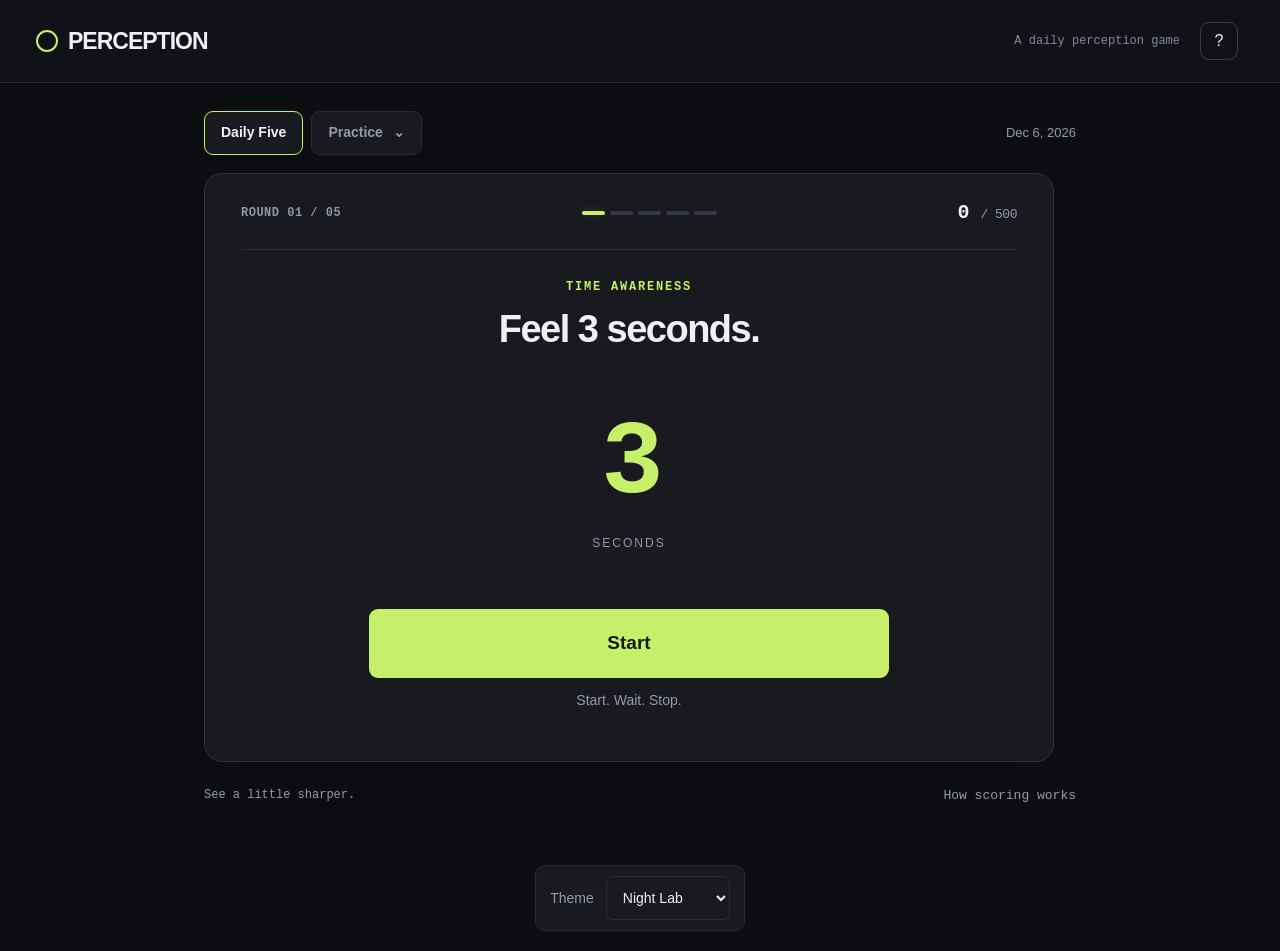
==== commit 119262c3: "Make Daily Five primary and move practice games into a collapsed menu" ====
--- a/index.html
+++ b/index.html
@@ -1,5 +1,5 @@
 <!doctype html>
-<html lang="en"><head><script>window.perceptionThemeAssets={"focus": "focus.css?v=b54be7131dde", "night-lab": "night-lab.css?v=db3673828ca6"};
+<html lang="en"><head><script>window.perceptionThemeAssets={"focus": "focus.css?v=ca794e056c4e", "night-lab": "night-lab.css?v=77e15f05c180"};
 (()=>{
  const themes=['focus','night-lab'];
  let theme='night-lab';
@@ -15,11 +15,11 @@
 })();
 </script><meta charset="utf-8"><meta name="viewport" content="width=device-width, initial-scale=1"><meta name="theme-color" content="#2448ed"><meta name="description" content="Explore 3D views, balance, motion, perspective, proportions, rhythm, typography, colour, and timing."><title>Perception</title><link rel="icon" href="data:image/svg+xml,%3Csvg xmlns='http://www.w3.org/2000/svg' viewBox='0 0 64 64'%3E%3Crect width='64' height='64' rx='16' fill='%232448ed'/%3E%3Cpath d='M17 33l10 10 21-24' stroke='%23e5ff57' stroke-width='7' fill='none'/%3E%3C/svg%3E"></head>
 <body><header><a class="brand" href="./" aria-label="Perception home"><span class="brandmark">p.</span>PERCEPTION</a><div class="header-right"><span class="tagline">A daily perception game</span><button id="help" class="circle" aria-label="How to play">?</button></div></header>
-<main><nav class="minigames" aria-label="Mini-game"><button data-mini="mix" class="active">Mixed five</button><button data-mini="view3d">3D view</button><button data-mini="balance">Balance</button><button data-mini="motion">Line memory</button><button data-mini="perspective">Perspective</button><button data-mini="proportion">Proportions</button><button data-mini="rhythm">Rhythm</button><button data-mini="angle">Angles</button><button data-mini="memory">Colour memory</button><button data-mini="time">Time</button><button data-mini="timeline">When?</button><button data-mini="duration">How long?</button></nav><div class="topline"><div class="tabs" role="group" aria-label="Game mode"><button id="daily" class="active">Daily five</button><button id="practice">Practice</button></div><span id="date" class="meta"></span></div>
+<main><div class="topline"><div class="play-navigation"><button id="daily" class="daily-home active">Daily Five</button><details id="practice-menu" class="practice-menu"><summary>Practice <span aria-hidden="true">⌄</span></summary><nav class="minigames" aria-label="Practice games"><button data-mini="mix" >Fresh mix</button><button data-mini="view3d">3D view</button><button data-mini="balance">Balance</button><button data-mini="motion">Line memory</button><button data-mini="perspective">Perspective</button><button data-mini="proportion">Proportions</button><button data-mini="rhythm">Rhythm</button><button data-mini="angle">Angles</button><button data-mini="memory">Colour memory</button><button data-mini="time">Time</button><button data-mini="timeline">When?</button><button data-mini="duration">How long?</button></nav></details><button id="practice" hidden>Practice</button></div><span id="date" class="meta"></span></div>
 <div class="layout"><section class="game" aria-label="Game"><p id="save-note" class="save-note" role="status" hidden></p><div class="gamebar"><span id="roundlabel">ROUND 01 / 05</span><div id="progress" class="progress" aria-label="Round progress"></div><span class="score"><span id="total">0</span> <small id="scoremax">/ 500</small></span></div><div id="playarea"></div></section>
 <aside><div class="aside-label">TRAIN YOUR PERCEPTION</div><h2 id="aside-title">Find that colour.</h2><p id="aside-copy">Two seconds to look.<br>A whole wheel to choose from.</p><div class="aside-note"><span class="asterisk">✳</span><p>Close counts.<br><strong>Look. Judge. Learn.</strong></p></div></aside></div>
 <footer><span>See a little sharper.</span><button id="rules">How scoring works</button></footer></main>
-<dialog id="helpdialog"><button id="closehelp" class="circle" aria-label="Close instructions">×</button><p class="eyebrow">WELCOME TO PERCEPTION</p><h2>Guess. Reveal. Get sharper.</h2><p>Mixed five picks five different puzzle types. Each daily five is repeatable for your device’s date; Practice makes a fresh mix. Pick an individual game to focus on one skill.</p><p><strong>3D view:</strong> remember the view, then drag the shape to turn it and drag the green handle around the outer ring to tilt it. <strong>Balance:</strong> move a support beneath a uniform shape. <strong>Line memory:</strong> look at a generated path for three seconds, then trace it in one stroke on the blank canvas. <strong>Perspective:</strong> place the vanishing point. <strong>Proportions:</strong> resize a rectangle to match the ratio. Each reveal shows the target. All games are silent.</p><p><strong>Colour memory:</strong> look at a swatch for two seconds, then find it on the wheel. Hue goes around the wheel; saturation increases towards the edge. Arrow keys or the keyboard controls also work.</p><p><strong>Scoring:</strong> every round is worth 100 points. We divide your error by the game’s zero-point bound, then square the remaining closeness. An error of 10% earns 81 points; 25% earns 56; 50% earns 25. Scores are rounded to whole points. Five rounds total 500 points.</p><details><summary>Zero-point bounds</summary><p>3D and angles: 180°. Balance: 50% of the shape’s width. Line memory: 20% of the canvas diagonal (100 units). Perspective: 40% of the diagonal (200 units). Time: 3 seconds early or late. Rhythm and proportions: 1.5 times or two-thirds of the target. Colour: straight-line distance of one wheel radius. When?: 50 years early or late. How long?: four times or one-quarter of the target duration.</p></details><p><strong>Rhythm:</strong> watch five silent flashes, then tap five beats at the same pace. <strong>Angles:</strong> rotate a line to the target angle. Both reward closeness.</p><p><strong>When?</strong> Slide the timeline beneath the centre marker to choose an event’s year. The minus and plus buttons adjust by one year. <strong>How long?</strong> Turn the dial from seconds to days. Use minus, plus or arrow keys to fine tune; Shift and arrows adjust more broadly. Both award up to 100 points for closeness, with the answer and source shown after you commit. Daily five uses each trivia fact once. Trivia practice draws only from past Daily Fives, with up to five different questions per session. Today’s and future questions stay out of the practice pool.</p><p><strong>Time:</strong> Start, wait, Stop. Points fall with your timing error using the same curve as every other game.</p><p>Switching away resets an active memory flash or timer.</p><button id="gotit" class="primary">Let’s play</button></dialog><script>'use strict';
+<dialog id="helpdialog"><button id="closehelp" class="circle" aria-label="Close instructions">×</button><p class="eyebrow">WELCOME TO PERCEPTION</p><h2>Guess. Reveal. Get sharper.</h2><p>Daily Five is the shared daily challenge: five different puzzle types, worth 500 points. Open Practice to choose a skill or play a fresh mix. Individual games are practice-only.</p><p><strong>3D view:</strong> remember the view, then drag the shape to turn it and drag the green handle around the outer ring to tilt it. <strong>Balance:</strong> move a support beneath a uniform shape. <strong>Line memory:</strong> look at a generated path for three seconds, then trace it in one stroke on the blank canvas. <strong>Perspective:</strong> place the vanishing point. <strong>Proportions:</strong> resize a rectangle to match the ratio. Each reveal shows the target. All games are silent.</p><p><strong>Colour memory:</strong> look at a swatch for two seconds, then find it on the wheel. Hue goes around the wheel; saturation increases towards the edge. Arrow keys or the keyboard controls also work.</p><p><strong>Scoring:</strong> every round is worth 100 points. We divide your error by the game’s zero-point bound, then square the remaining closeness. An error of 10% earns 81 points; 25% earns 56; 50% earns 25. Scores are rounded to whole points. Five rounds total 500 points.</p><details><summary>Zero-point bounds</summary><p>3D and angles: 180°. Balance: 50% of the shape’s width. Line memory: 20% of the canvas diagonal (100 units). Perspective: 40% of the diagonal (200 units). Time: 3 seconds early or late. Rhythm and proportions: 1.5 times or two-thirds of the target. Colour: straight-line distance of one wheel radius. When?: 50 years early or late. How long?: four times or one-quarter of the target duration.</p></details><p><strong>Rhythm:</strong> watch five silent flashes, then tap five beats at the same pace. <strong>Angles:</strong> rotate a line to the target angle. Both reward closeness.</p><p><strong>When?</strong> Slide the timeline beneath the centre marker to choose an event’s year. The minus and plus buttons adjust by one year. <strong>How long?</strong> Turn the dial from seconds to days. Use minus, plus or arrow keys to fine tune; Shift and arrows adjust more broadly. Both award up to 100 points for closeness, with the answer and source shown after you commit. Daily five uses each trivia fact once. Trivia practice draws only from past Daily Fives, with up to five different questions per session. Today’s and future questions stay out of the practice pool.</p><p><strong>Time:</strong> Start, wait, Stop. Points fall with your timing error using the same curve as every other game.</p><p>Switching away resets an active memory flash or timer.</p><button id="gotit" class="primary">Let’s play</button></dialog><script>'use strict';
 const ANALYTICS_CONFIG={"websiteId": "87a5004f-6e63-4197-8776-a86e6bfb4279", "scriptUrl": "https://cloud.umami.is/script.js", "hostname": "perception.thedanktank.com"};
 // First-attempt Daily Five play and one daily share click are measured.
 const ANALYTICS_STORAGE_KEY='perception-metrics-v1';
@@ -488,7 +488,7 @@
 function scoreFor(value,q){return scoreFromError(scoringError(value,q));}
 
 function timeError(value,q){const delta=value-q.answer;return Math.abs(delta)<.005?'Right on time':Math.abs(delta).toFixed(2)+' s '+(delta<0?'early':'late');}
-function start(nextmode='daily',retryDeck){sessionDay=calendarDay();if(['timeline','duration'].includes(mini))nextmode='practice';$('daily').hidden=['timeline','duration'].includes(mini);stopEffects();clearTimeout(memoryTimeout);memoryTimeout=null;mode=nextmode;review=!!retryDeck;deck=retryDeck||makeDeck(mode==='daily'?sessionDay:'practice:'+Math.floor(Math.random()*4294967295));index=0;results=[];locked=false;guess=null;startedAt=null;$('daily').classList.toggle('active',mode==='daily');$('practice').classList.toggle('active',mode==='practice');$('date').textContent=review?'Another try':mode==='daily'?new Date().toLocaleDateString(undefined,{month:'short',day:'numeric',year:'numeric'}):['timeline','duration'].includes(mini)?'Past daily questions':'Fresh mix';if(restoreDailyGame()){if(index===deck.length){finish();return;}}else saveDailyGame();updateStorageNotice();render();}
+function start(nextmode='daily',retryDeck){sessionDay=calendarDay();if(mini!=='mix')nextmode='practice';$('practice-menu').open=false;stopEffects();clearTimeout(memoryTimeout);memoryTimeout=null;mode=nextmode;review=!!retryDeck;deck=retryDeck||makeDeck(mode==='daily'?sessionDay:'practice:'+Math.floor(Math.random()*4294967295));index=0;results=[];locked=false;guess=null;startedAt=null;$('daily').classList.toggle('active',mode==='daily');$('practice').classList.toggle('active',mode==='practice');$('date').textContent=review?'Another try':mode==='daily'?new Date().toLocaleDateString(undefined,{month:'short',day:'numeric',year:'numeric'}):['timeline','duration'].includes(mini)?'Past daily questions':mini==='mix'?'Fresh mix':'Practice';if(restoreDailyGame()){if(index===deck.length){finish();return;}}else saveDailyGame();updateStorageNotice();render();}
 function gamebar(){ $('scoremax').textContent='/ '+(deck.length*100); $('roundlabel').textContent='ROUND '+String(Math.min(index+1,deck.length)).padStart(2,'0')+' / '+String(deck.length).padStart(2,'0');$('total').textContent=results.reduce((s,r)=>s+r.score,0).toLocaleString();$('progress').innerHTML=deck.map((_,i)=>`<i class="${i<index?'done':i===index?'current':''}"></i>`).join('');}
 function shell(q,content,controls){$('playarea').dataset.puzzle=q.type;gamebar();$('playarea').innerHTML=`<div class="mixed-question"><p class="eyebrow">${q.skill}</p><h1 id="challenge">${['timeline','duration'].includes(q.type)?escapeHTML(q.title):q.title}</h1>${content}</div><div class="mixed-controls" id="controls">${controls}</div><div class="actionarea" id="actionarea"></div>`;}
 function render(){stopEffects();clearTimeout(memoryTimeout);locked=false;guess=null;startedAt=null;const q=deck[index];if(!q){emptyTriviaPractice();return;}
@@ -576,8 +576,8 @@
 function drawProportion(size,target){const canvas=$('proportion-canvas');if(!canvas)return;const ctx=canvas.getContext('2d');ctx.clearRect(0,0,400,300);ctx.fillStyle='#2448ed12';ctx.fillRect(40,35,size.width,size.height);ctx.strokeStyle=getComputedStyle(document.documentElement).getPropertyValue('--draw').trim();ctx.lineWidth=3;ctx.strokeRect(40,35,size.width,size.height);if(target!==undefined){const h=Math.min(size.height,320/target);ctx.strokeStyle='#a4be21';ctx.setLineDash([5,5]);ctx.strokeRect(40,35,h*target,h);ctx.setLineDash([]);}ctx.fillStyle='#e5ff57';ctx.fillRect(40+size.width-7,35+size.height-7,14,14);ctx.strokeStyle='#17234d';ctx.lineWidth=1;ctx.strokeRect(40+size.width-7,35+size.height-7,14,14);}
 
 document.addEventListener('visibilitychange',()=>{if(document.hidden&&(rhythmActive||(!locked&&['typography','view3d','motion'].includes(deck[index]?.type)&&effectTimers.length))){render();}if(document.hidden&&memoryTimeout){clearTimeout(memoryTimeout);memoryTimeout=null;render();}if(document.hidden&&startedAt!==null&&!locked){startedAt=null;if($('timer')){$('timer').textContent='Start again';$('timer').classList.remove('running');$('timerhint').textContent='Round reset while away.';}}});
-$('daily').addEventListener('click',()=>start('daily'));$('practice').addEventListener('click',()=>start('practice'));['help','rules'].forEach(id=>$(id).addEventListener('click',()=>$('helpdialog').showModal()));['closehelp','gotit'].forEach(id=>$(id).addEventListener('click',()=>$('helpdialog').close()));
-document.querySelectorAll('[data-mini]').forEach(btn=>btn.addEventListener('click',()=>{mini=btn.dataset.mini;document.querySelectorAll('[data-mini]').forEach(b=>b.classList.toggle('active',b===btn));start(mode);updateAside();}));
+$('daily').addEventListener('click',()=>{mini='mix';document.querySelectorAll('[data-mini]').forEach(b=>b.classList.toggle('active',false));start('daily');updateAside();});$('practice').addEventListener('click',()=>start('practice'));['help','rules'].forEach(id=>$(id).addEventListener('click',()=>$('helpdialog').showModal()));['closehelp','gotit'].forEach(id=>$(id).addEventListener('click',()=>$('helpdialog').close()));
+document.querySelectorAll('[data-mini]').forEach(btn=>btn.addEventListener('click',()=>{mini=btn.dataset.mini;document.querySelectorAll('[data-mini]').forEach(b=>b.classList.toggle('active',b===btn));start('practice');updateAside();}));
 function updateAside(){const copy={timeline:['Place it in history.','One event. A timeline to explore.<br>Slide the timeline to select the year at its centre.'],duration:['How long does it take?','Sport. Space. Everyday life.<br>Turn the dial to your best guess.'],mix:['Five puzzles. Five skills.','A different game each round.<br>How sharp is your perception?'],view3d:['Explore every side.','Remember a view.<br>Rotate the shape to match.'],balance:['Find the balance.','One shape. One support.<br>Where does it stay level?'],motion:['Remember the line.','A quick look.<br>Trace it from memory.'],perspective:['See the perspective.','Follow the lines.<br>Find where they meet.'],proportion:['Get a feel for ratios.','One proportion.<br>Stretch a rectangle to match.'],rhythm:['Copy the pulse.','Watch the flashes.<br>Tap the pace. No sound.'],typography:['Get a feel for type.','Size. Weight. Spacing.<br>Recreate what you saw.'],angle:['Find the angle.','One number.<br>A whole dial to explore.'],memory:['Find that colour.','Two seconds to look.<br>A whole wheel to choose from.'],time:['Feel the seconds.','Start. Wait. Stop.<br>No clock until the reveal.']}[mini];$('aside-title').textContent=copy[0];$('aside-copy').innerHTML=copy[1];}
 const demoGame=new URLSearchParams(location.search).get('game');if(['mix','view3d','balance','motion','perspective','proportion','rhythm','angle','memory','time','timeline','duration'].includes(demoGame)){mini=demoGame;document.querySelectorAll('[data-mini]').forEach(b=>b.classList.toggle('active',b.dataset.mini===mini));}start();updateAside();
 
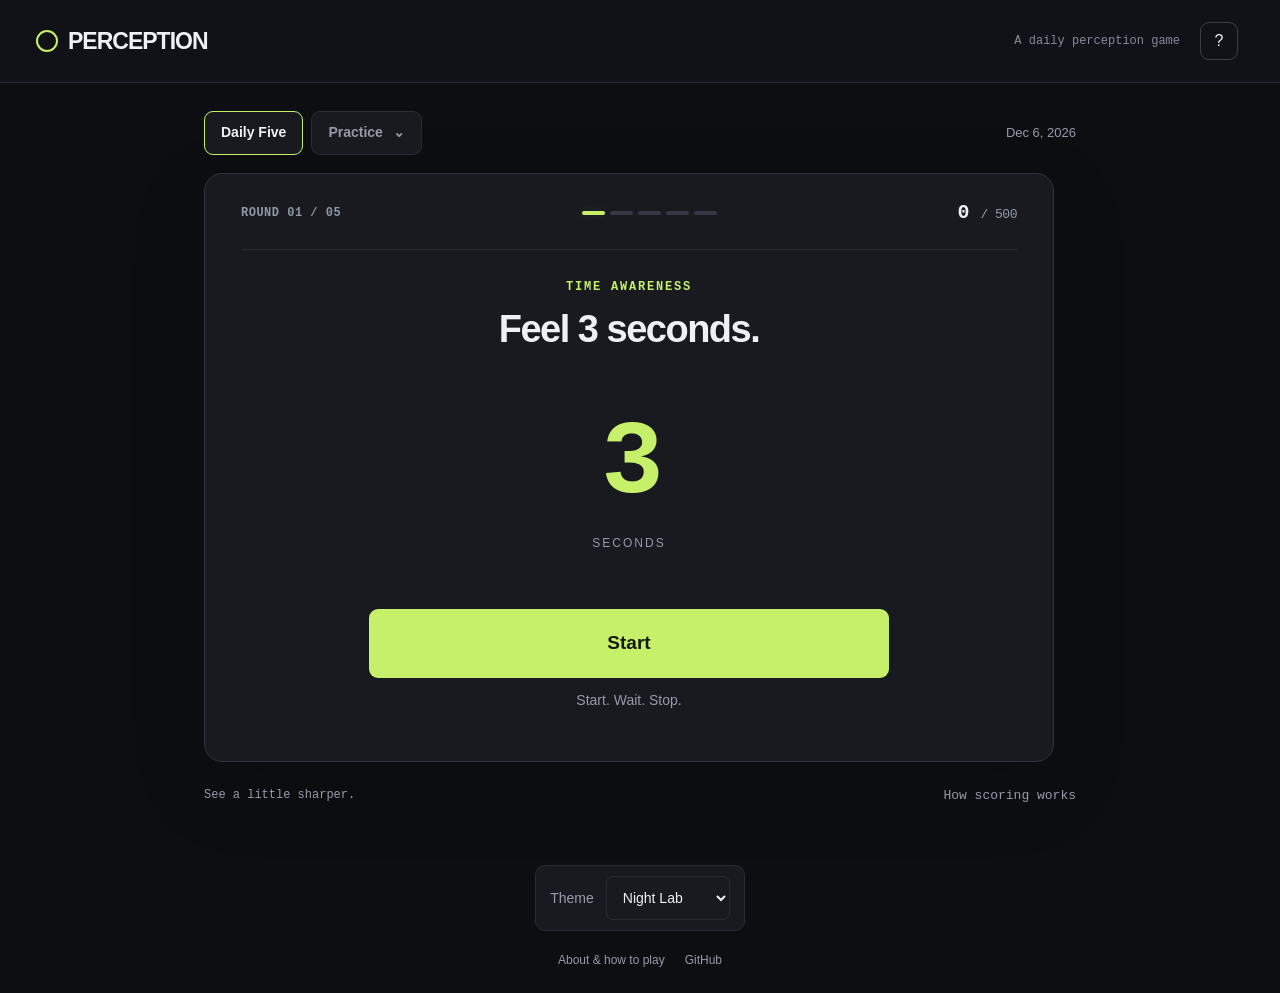
==== commit 01bd4a8a: "Add search and AI-readable discovery, social previews, and a game-focused README" ====
--- a/index.html
+++ b/index.html
@@ -1,5 +1,5 @@
 <!doctype html>
-<html lang="en"><head><script>window.perceptionThemeAssets={"focus": "focus.css?v=ca794e056c4e", "night-lab": "night-lab.css?v=77e15f05c180"};
+<html lang="en"><head><meta charset="utf-8"><script>window.perceptionThemeAssets={"focus": "focus.css?v=c0f69422e274", "night-lab": "night-lab.css?v=fd0a9a07653c"};
 (()=>{
  const themes=['focus','night-lab'];
  let theme='night-lab';
@@ -13,10 +13,29 @@
  // A dynamically appended link does neither, leaving first-draw canvases black.
  document.write('<link id="theme-stylesheet" rel="stylesheet" href="'+(window.perceptionThemeAssets?.[theme]||theme+'.css')+'">');
 })();
-</script><meta charset="utf-8"><meta name="viewport" content="width=device-width, initial-scale=1"><meta name="theme-color" content="#2448ed"><meta name="description" content="Explore 3D views, balance, motion, perspective, proportions, rhythm, typography, colour, and timing."><title>Perception</title><link rel="icon" href="data:image/svg+xml,%3Csvg xmlns='http://www.w3.org/2000/svg' viewBox='0 0 64 64'%3E%3Crect width='64' height='64' rx='16' fill='%232448ed'/%3E%3Cpath d='M17 33l10 10 21-24' stroke='%23e5ff57' stroke-width='7' fill='none'/%3E%3C/svg%3E"></head>
+</script><meta name="viewport" content="width=device-width, initial-scale=1"><meta name="theme-color" content="#2448ed"><link rel="icon" href="data:image/svg+xml,%3Csvg xmlns='http://www.w3.org/2000/svg' viewBox='0 0 64 64'%3E%3Crect width='64' height='64' rx='16' fill='%232448ed'/%3E%3Cpath d='M17 33l10 10 21-24' stroke='%23e5ff57' stroke-width='7' fill='none'/%3E%3C/svg%3E"><title>Perception — Daily Visual Puzzles & Trivia</title>
+<meta name="description" content="Five quick daily puzzles. Match colours, judge angles, feel time, and test your trivia. Play free, score up to 500, and share your results.">
+<meta name="robots" content="index,follow,max-image-preview:large">
+<link rel="canonical" href="https://perception.thedanktank.com/">
+<meta property="og:type" content="website">
+<meta property="og:site_name" content="Perception">
+<meta property="og:title" content="Perception — Daily Visual Puzzles & Trivia">
+<meta property="og:description" content="Five quick daily puzzles. Match colours, judge angles, feel time, and test your trivia. Play free, score up to 500, and share your results.">
+<meta property="og:url" content="https://perception.thedanktank.com/">
+<meta property="og:locale" content="en_US">
+<meta property="og:image" content="https://perception.thedanktank.com/assets/social/perception.png">
+<meta property="og:image:width" content="1200">
+<meta property="og:image:height" content="630">
+<meta property="og:image:alt" content="Perception: five daily puzzles, 500 possible points, and a fresh mix of perception and trivia.">
+<meta name="twitter:card" content="summary_large_image">
+<meta name="twitter:title" content="Perception — Daily Visual Puzzles & Trivia">
+<meta name="twitter:description" content="Five quick daily puzzles. Match colours, judge angles, feel time, and test your trivia. Play free, score up to 500, and share your results.">
+<meta name="twitter:image" content="https://perception.thedanktank.com/assets/social/perception.png">
+<meta name="twitter:image:alt" content="Perception — five daily puzzles. How sharp is your perception?">
+<script type="application/ld+json">{"@context": "https://schema.org", "@graph": [{"@type": "WebSite", "@id": "https://perception.thedanktank.com/#website", "name": "Perception", "url": "https://perception.thedanktank.com/", "description": "Five quick daily puzzles. Match colours, judge angles, feel time, and test your trivia. Play free, score up to 500, and share your results.", "inLanguage": "en"}, {"@type": "WebApplication", "@id": "https://perception.thedanktank.com/#game", "name": "Perception", "url": "https://perception.thedanktank.com/", "description": "Five quick daily puzzles. Match colours, judge angles, feel time, and test your trivia. Play free, score up to 500, and share your results.", "applicationCategory": "GameApplication", "operatingSystem": "Any device with a modern web browser", "browserRequirements": "Requires JavaScript", "isAccessibleForFree": true, "offers": {"@type": "Offer", "price": "0", "priceCurrency": "USD"}, "image": "https://perception.thedanktank.com/assets/social/perception.png"}, {"@type": "WebPage", "@id": "https://perception.thedanktank.com/#page", "url": "https://perception.thedanktank.com/", "name": "Perception — Daily Visual Puzzles & Trivia", "isPartOf": {"@id": "https://perception.thedanktank.com/#website"}, "about": {"@id": "https://perception.thedanktank.com/#game"}, "inLanguage": "en"}]}</script></head>
 <body><header><a class="brand" href="./" aria-label="Perception home"><span class="brandmark">p.</span>PERCEPTION</a><div class="header-right"><span class="tagline">A daily perception game</span><button id="help" class="circle" aria-label="How to play">?</button></div></header>
 <main><div class="topline"><div class="play-navigation"><button id="daily" class="daily-home active">Daily Five</button><details id="practice-menu" class="practice-menu"><summary>Practice <span aria-hidden="true">⌄</span></summary><nav class="minigames" aria-label="Practice games"><button data-mini="mix" >Fresh mix</button><button data-mini="view3d">3D view</button><button data-mini="balance">Balance</button><button data-mini="motion">Line memory</button><button data-mini="perspective">Perspective</button><button data-mini="proportion">Proportions</button><button data-mini="rhythm">Rhythm</button><button data-mini="angle">Angles</button><button data-mini="memory">Colour memory</button><button data-mini="time">Time</button><button data-mini="timeline">When?</button><button data-mini="duration">How long?</button></nav></details><button id="practice" hidden>Practice</button></div><span id="date" class="meta"></span></div>
-<div class="layout"><section class="game" aria-label="Game"><p id="save-note" class="save-note" role="status" hidden></p><div class="gamebar"><span id="roundlabel">ROUND 01 / 05</span><div id="progress" class="progress" aria-label="Round progress"></div><span class="score"><span id="total">0</span> <small id="scoremax">/ 500</small></span></div><div id="playarea"></div></section>
+<div class="layout"><section class="game" aria-label="Game"><p id="save-note" class="save-note" role="status" hidden></p><div class="gamebar"><span id="roundlabel">ROUND 01 / 05</span><div id="progress" class="progress" aria-label="Round progress"></div><span class="score"><span id="total">0</span> <small id="scoremax">/ 500</small></span></div><div id="playarea"><noscript><h1>Perception: five daily puzzles</h1><p>A free daily game of perception and trivia. Match colours, judge angles, feel time, and explore a new mix of five puzzle types each day. Each round is worth 100 points, for a total of 500.</p><p>Enable JavaScript to play, or <a href="about.html">read how Perception works</a>.</p></noscript></div></section>
 <aside><div class="aside-label">TRAIN YOUR PERCEPTION</div><h2 id="aside-title">Find that colour.</h2><p id="aside-copy">Two seconds to look.<br>A whole wheel to choose from.</p><div class="aside-note"><span class="asterisk">✳</span><p>Close counts.<br><strong>Look. Judge. Learn.</strong></p></div></aside></div>
 <footer><span>See a little sharper.</span><button id="rules">How scoring works</button></footer></main>
 <dialog id="helpdialog"><button id="closehelp" class="circle" aria-label="Close instructions">×</button><p class="eyebrow">WELCOME TO PERCEPTION</p><h2>Guess. Reveal. Get sharper.</h2><p>Daily Five is the shared daily challenge: five different puzzle types, worth 500 points. Open Practice to choose a skill or play a fresh mix. Individual games are practice-only.</p><p><strong>3D view:</strong> remember the view, then drag the shape to turn it and drag the green handle around the outer ring to tilt it. <strong>Balance:</strong> move a support beneath a uniform shape. <strong>Line memory:</strong> look at a generated path for three seconds, then trace it in one stroke on the blank canvas. <strong>Perspective:</strong> place the vanishing point. <strong>Proportions:</strong> resize a rectangle to match the ratio. Each reveal shows the target. All games are silent.</p><p><strong>Colour memory:</strong> look at a swatch for two seconds, then find it on the wheel. Hue goes around the wheel; saturation increases towards the edge. Arrow keys or the keyboard controls also work.</p><p><strong>Scoring:</strong> every round is worth 100 points. We divide your error by the game’s zero-point bound, then square the remaining closeness. An error of 10% earns 81 points; 25% earns 56; 50% earns 25. Scores are rounded to whole points. Five rounds total 500 points.</p><details><summary>Zero-point bounds</summary><p>3D and angles: 180°. Balance: 50% of the shape’s width. Line memory: 20% of the canvas diagonal (100 units). Perspective: 40% of the diagonal (200 units). Time: 3 seconds early or late. Rhythm and proportions: 1.5 times or two-thirds of the target. Colour: straight-line distance of one wheel radius. When?: 50 years early or late. How long?: four times or one-quarter of the target duration.</p></details><p><strong>Rhythm:</strong> watch five silent flashes, then tap five beats at the same pace. <strong>Angles:</strong> rotate a line to the target angle. Both reward closeness.</p><p><strong>When?</strong> Slide the timeline beneath the centre marker to choose an event’s year. The minus and plus buttons adjust by one year. <strong>How long?</strong> Turn the dial from seconds to days. Use minus, plus or arrow keys to fine tune; Shift and arrows adjust more broadly. Both award up to 100 points for closeness, with the answer and source shown after you commit. Daily five uses each trivia fact once. Trivia practice draws only from past Daily Fives, with up to five different questions per session. Today’s and future questions stay out of the practice pool.</p><p><strong>Time:</strong> Start, wait, Stop. Points fall with your timing error using the same curve as every other game.</p><p>Switching away resets an active memory flash or timer.</p><button id="gotit" class="primary">Let’s play</button></dialog><script>'use strict';
@@ -488,7 +507,7 @@
 function scoreFor(value,q){return scoreFromError(scoringError(value,q));}
 
 function timeError(value,q){const delta=value-q.answer;return Math.abs(delta)<.005?'Right on time':Math.abs(delta).toFixed(2)+' s '+(delta<0?'early':'late');}
-function start(nextmode='daily',retryDeck){sessionDay=calendarDay();if(mini!=='mix')nextmode='practice';$('practice-menu').open=false;stopEffects();clearTimeout(memoryTimeout);memoryTimeout=null;mode=nextmode;review=!!retryDeck;deck=retryDeck||makeDeck(mode==='daily'?sessionDay:'practice:'+Math.floor(Math.random()*4294967295));index=0;results=[];locked=false;guess=null;startedAt=null;$('daily').classList.toggle('active',mode==='daily');$('practice').classList.toggle('active',mode==='practice');$('date').textContent=review?'Another try':mode==='daily'?new Date().toLocaleDateString(undefined,{month:'short',day:'numeric',year:'numeric'}):['timeline','duration'].includes(mini)?'Past daily questions':mini==='mix'?'Fresh mix':'Practice';if(restoreDailyGame()){if(index===deck.length){finish();return;}}else saveDailyGame();updateStorageNotice();render();}
+function start(nextmode='daily'){sessionDay=calendarDay();if(mini!=='mix')nextmode='practice';$('practice-menu').open=false;stopEffects();clearTimeout(memoryTimeout);memoryTimeout=null;mode=nextmode;review=false;deck=makeDeck(mode==='daily'?sessionDay:'practice:'+Math.floor(Math.random()*4294967295));index=0;results=[];locked=false;guess=null;startedAt=null;$('daily').classList.toggle('active',mode==='daily');$('practice').classList.toggle('active',mode==='practice');$('date').textContent=mode==='daily'?new Date().toLocaleDateString(undefined,{month:'short',day:'numeric',year:'numeric'}):['timeline','duration'].includes(mini)?'Past daily questions':mini==='mix'?'Fresh mix':'Practice';if(restoreDailyGame()){if(index===deck.length){finish();return;}}else saveDailyGame();updateStorageNotice();render();}
 function gamebar(){ $('scoremax').textContent='/ '+(deck.length*100); $('roundlabel').textContent='ROUND '+String(Math.min(index+1,deck.length)).padStart(2,'0')+' / '+String(deck.length).padStart(2,'0');$('total').textContent=results.reduce((s,r)=>s+r.score,0).toLocaleString();$('progress').innerHTML=deck.map((_,i)=>`<i class="${i<index?'done':i===index?'current':''}"></i>`).join('');}
 function shell(q,content,controls){$('playarea').dataset.puzzle=q.type;gamebar();$('playarea').innerHTML=`<div class="mixed-question"><p class="eyebrow">${q.skill}</p><h1 id="challenge">${['timeline','duration'].includes(q.type)?escapeHTML(q.title):q.title}</h1>${content}</div><div class="mixed-controls" id="controls">${controls}</div><div class="actionarea" id="actionarea"></div>`;}
 function render(){stopEffects();clearTimeout(memoryTimeout);locked=false;guess=null;startedAt=null;const q=deck[index];if(!q){emptyTriviaPractice();return;}
@@ -522,7 +541,7 @@
  if(q.type==='colour'){document.querySelectorAll('.colour-input').forEach(el=>el.disabled=true);$('wheel').setAttribute('aria-disabled','true');drawWheel(q.answer);}
 
  $('actionarea').innerHTML=`<div class="feedback" aria-live="polite"><div class="feedbacktop"><h2>${feedback}</h2><span class="points">+${score.toLocaleString()} pts</span></div><div class="colour-comparison">${q.type==='colour'?`<div class="wheel-result-legend"><span><i class="wheel-guess-key"></i>Your guess</span><span><i class="wheel-target-key"></i>Target</span></div>`:`<p class="answertext">${escapeHTML(answerLabel)}</p>`}</div><p class="quick-tip">${q.type==='time'?'Target: '+q.answer+' s':q.tip}</p><details class="math-detail"><summary>Why it works</summary><p class="lesson">${['timeline','duration'].includes(q.type)?escapeHTML(q.explain):q.explain}${q.source?` <a href="${escapeHTML(q.source[1])}" target="_blank" rel="noopener">${escapeHTML(q.source[0])}</a>`:''}</p></details><button id="next" class="primary">${index+1===deck.length?'See my results':'Next round'}</button></div>`;$('next').addEventListener('click',()=>{captureSummaryComparison(results[results.length-1]);index++;if(index===deck.length)finish();else render();});$('next').focus({preventScroll:true});}
-function finish(){gamebar();const total=results.reduce((s,r)=>s+r.score,0),max=deck.length*100;sessionBest=Math.max(sessionBest,total/max);$('roundlabel').textContent='MIX COMPLETE';$('progress').innerHTML=deck.map(()=>'<i class="done"></i>').join('');$('playarea').innerHTML=`<div class="summary"><p class="eyebrow">${mode==='daily'&&!review?'DAILY MIX':'PRACTICE'} · COMPLETE</p><h1>A little sharper.</h1><div class="bigscore">${total.toLocaleString()}<small> / ${max.toLocaleString()}</small></div><p class="summary-intro">${review?"Another pass at your toughest rounds.":`${results.length} ${results.length===1?"round":"rounds"}. A little better feel.`}</p><div class="summary-legend"><span><i></i>Your answer</span><span><i class="target-key"></i>Target</span></div><div class="results">${results.map(r=>`<div class="result"><div class="resulthead"><span>${r.q.type==='time'?'Feel '+r.q.answer+' seconds':r.q.type==='colour'?r.q.skill+(r.q.source?' · '+r.q.title:''):r.q.cue||(['timeline','duration'].includes(r.q.type)?escapeHTML(r.q.title):r.q.skill)}</span><span>${r.score} pts</span></div><div class="result-body">${summaryComparison(r)}<p>${r.q.type==='time'?r.q.answer+' s target · '+timeError(r.guess,r.q):r.q.type==='colour'?'Your guess '+rgbHex(r.guess)+' · Target '+r.q.hex:r.q.tip}</p></div></div>`).join('')}</div>${browserHistoryHTML()}<div class="share-panel"><button id="share-results" class="primary">Share results</button><p id="share-status" class="share-status" role="status" aria-live="polite"></p><textarea id="share-fallback" class="share-fallback" aria-label="Results to copy" readonly hidden></textarea></div><div class="summary-actions"><button id="again" class="primary">${mini==='mix'?'Play a fresh mix':'Practice again'}</button><button id="retry" class="secondary">${results.length===1?'Retry this round':results.length<3?'Retry these rounds':'Retry my toughest three'}</button></div><p class="tiny">Best score this session: ${Math.round(sessionBest*100)}% · Daily mix follows your device’s date.</p></div>`;bindShareResults();$('again').addEventListener('click',()=>start('practice'));$('retry').addEventListener('click',()=>start('practice',results.slice().sort((a,b)=>a.score-b.score).slice(0,3).map(r=>r.q)));}
+function finish(){gamebar();const total=results.reduce((s,r)=>s+r.score,0),max=deck.length*100;sessionBest=Math.max(sessionBest,total/max);$('roundlabel').textContent='MIX COMPLETE';$('progress').innerHTML=deck.map(()=>'<i class="done"></i>').join('');$('playarea').innerHTML=`<div class="summary"><p class="eyebrow">${mode==='daily'&&!review?'DAILY MIX':'PRACTICE'} · COMPLETE</p><h1>A little sharper.</h1><div class="bigscore">${total.toLocaleString()}<small> / ${max.toLocaleString()}</small></div><p class="summary-intro">${`${results.length} ${results.length===1?"round":"rounds"}. A little better feel.`}</p><div class="summary-legend"><span><i></i>Your answer</span><span><i class="target-key"></i>Target</span></div><div class="results">${results.map(r=>`<div class="result"><div class="resulthead"><span>${r.q.type==='time'?'Feel '+r.q.answer+' seconds':r.q.type==='colour'?r.q.skill+(r.q.source?' · '+r.q.title:''):r.q.cue||(['timeline','duration'].includes(r.q.type)?escapeHTML(r.q.title):r.q.skill)}</span><span>${r.score} pts</span></div><div class="result-body">${summaryComparison(r)}<p>${r.q.type==='time'?r.q.answer+' s target · '+timeError(r.guess,r.q):r.q.type==='colour'?'Your guess '+rgbHex(r.guess)+' · Target '+r.q.hex:r.q.tip}</p></div></div>`).join('')}</div>${browserHistoryHTML()}<div class="share-panel"><button id="share-results" class="primary">Share results</button><p id="share-status" class="share-status" role="status" aria-live="polite"></p><textarea id="share-fallback" class="share-fallback" aria-label="Results to copy" readonly hidden></textarea></div><div class="summary-actions"><button id="again" class="secondary">${mini==='mix'?'Play a fresh mix':'Practice again'}</button></div><p class="tiny">Best score this session: ${Math.round(sessionBest*100)}% · Daily mix follows your device’s date.</p></div>`;bindShareResults();$('again').addEventListener('click',()=>start('practice'));}
 function memoryRound(q){shell(q,`<div class="memory-stage" id="memory-stage"><span class="memory-prompt">Two seconds to remember it.</span></div>`,`<button class="primary" id="show-colour">Show colour</button>`);$('show-colour').addEventListener('click',()=>{$('show-colour').disabled=true;$('show-colour').textContent='Remember it…';$('memory-stage').style.background=q.hex;$('memory-stage').innerHTML='';memoryTimeout=setTimeout(()=>{memoryTimeout=null;colourPicker(q);},2000);});}
 function colourPicker(q){wheelState={h:0,s:0,v:q.source?rgbHsv(q.answer).v:1};colourGuess=null;wheelImage=null;shell(q,`<p class="colour-caption">${q.source?q.caption:'From memory.'}</p>`,`<div class="wheel-wrap"><canvas width="480" height="480" id="wheel" tabindex="0" role="application" aria-label="Colour wheel. Left and right change hue; up and down change saturation."></canvas></div><div class="colour-adjust"><span>Your colour</span><span class="chosen-swatch" id="chosen" aria-label="Your selected colour"></span></div><details class="keyboard-colour"><summary>Keyboard controls</summary><label for="hue">Hue</label><input class="colour-input" id="hue" type="range" min="0" max="359" value="0"><label for="saturation">Saturation</label><input class="colour-input" id="saturation" type="range" min="0" max="100" value="0"></details><button class="primary" id="colour-lock" disabled>Pick a colour</button>`);
  const choose=()=>{colourGuess=hsvRgb(wheelState.h,wheelState.s,wheelState.v);$('chosen').style.background=rgbHex(colourGuess);$('chosen').setAttribute('aria-label','Your selected colour');$('colour-lock').disabled=false;$('colour-lock').textContent='Lock it in';$('hue').value=Math.round(wheelState.h);$('saturation').value=Math.round(wheelState.s*100);drawWheel();};
@@ -582,7 +601,7 @@
 const demoGame=new URLSearchParams(location.search).get('game');if(['mix','view3d','balance','motion','perspective','proportion','rhythm','angle','memory','time','timeline','duration'].includes(demoGame)){mini=demoGame;document.querySelectorAll('[data-mini]').forEach(b=>b.classList.toggle('active',b.dataset.mini===mini));}start();updateAside();
 
 setupAnalytics();
-</script><div class="option-switch"><label for="theme-select">Theme</label><select id="theme-select" aria-label="Theme"><option value="night-lab">Night Lab</option><option value="focus">Focus</option></select></div><script>(()=>{
+</script><div class="option-switch"><label for="theme-select">Theme</label><select id="theme-select" aria-label="Theme"><option value="night-lab">Night Lab</option><option value="focus">Focus</option></select></div><p class="site-links"><a href="about.html">About &amp; how to play</a><a href="https://github.com/chipgpt/perception" target="_blank" rel="noopener">GitHub</a></p><script>(()=>{
  const select=document.getElementById('theme-select');
  select.value=document.documentElement.dataset.theme;
  select.addEventListener('change',()=>{
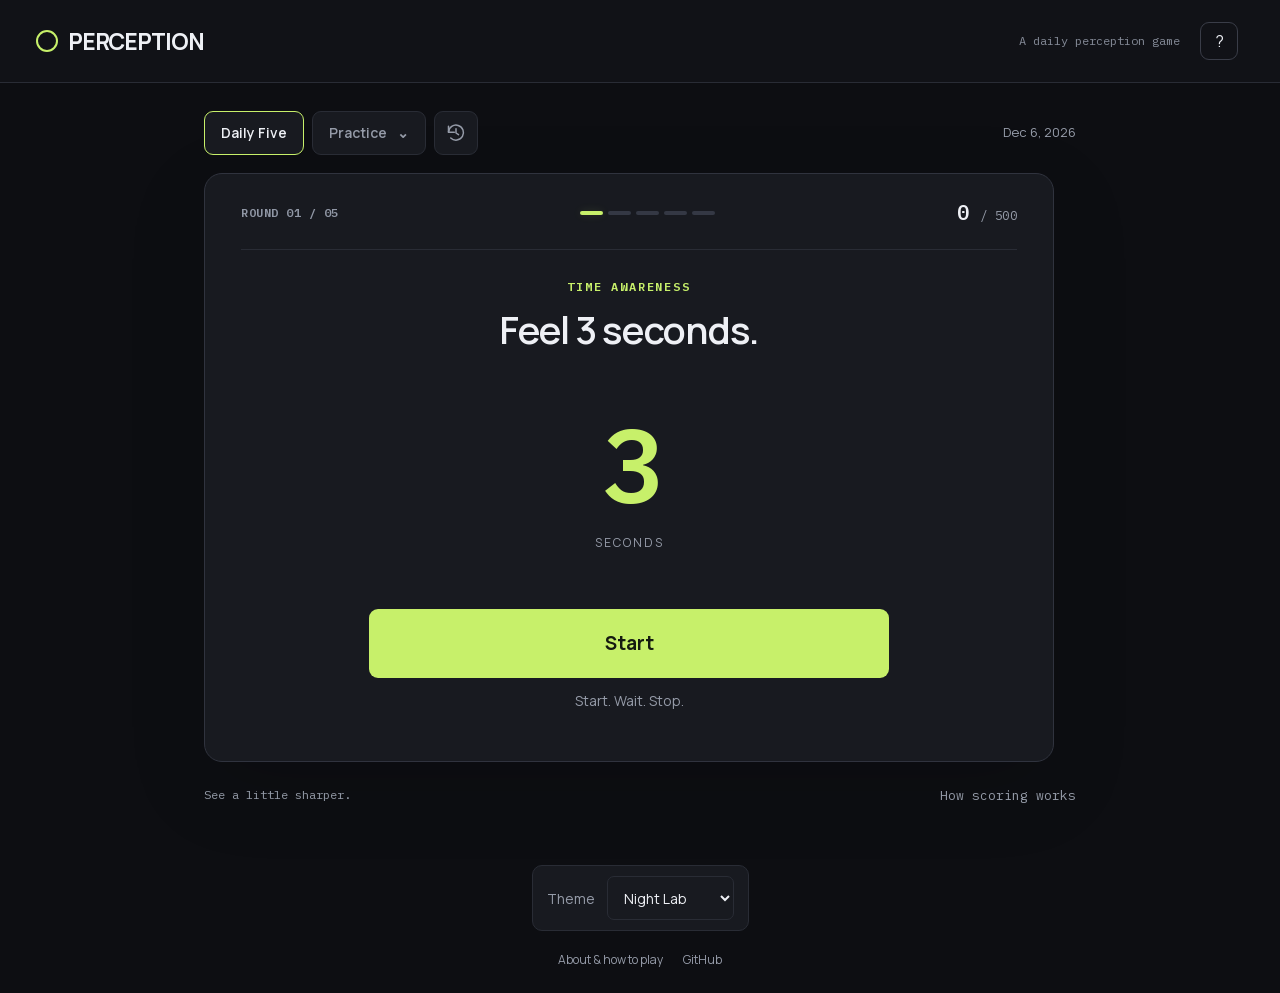
==== commit f1a70949: "Move recent results into top navigation history dialog" ====
--- a/index.html
+++ b/index.html
@@ -1,5 +1,5 @@
 <!doctype html>
-<html lang="en"><head><meta charset="utf-8"><script>window.perceptionThemeAssets={"focus": "focus.css?v=c0f69422e274", "night-lab": "night-lab.css?v=fd0a9a07653c"};
+<html lang="en"><head><meta charset="utf-8"><script>window.perceptionThemeAssets={"focus": "focus.css?v=247a36a59152", "night-lab": "night-lab.css?v=22d10fc74c71"};
 (()=>{
  const themes=['focus','night-lab'];
  let theme='night-lab';
@@ -34,11 +34,11 @@
 <meta name="twitter:image:alt" content="Perception — five daily puzzles. How sharp is your perception?">
 <script type="application/ld+json">{"@context": "https://schema.org", "@graph": [{"@type": "WebSite", "@id": "https://perception.thedanktank.com/#website", "name": "Perception", "url": "https://perception.thedanktank.com/", "description": "Five quick daily puzzles. Match colours, judge angles, feel time, and test your trivia. Play free, score up to 500, and share your results.", "inLanguage": "en"}, {"@type": "WebApplication", "@id": "https://perception.thedanktank.com/#game", "name": "Perception", "url": "https://perception.thedanktank.com/", "description": "Five quick daily puzzles. Match colours, judge angles, feel time, and test your trivia. Play free, score up to 500, and share your results.", "applicationCategory": "GameApplication", "operatingSystem": "Any device with a modern web browser", "browserRequirements": "Requires JavaScript", "isAccessibleForFree": true, "offers": {"@type": "Offer", "price": "0", "priceCurrency": "USD"}, "image": "https://perception.thedanktank.com/assets/social/perception.png"}, {"@type": "WebPage", "@id": "https://perception.thedanktank.com/#page", "url": "https://perception.thedanktank.com/", "name": "Perception — Daily Visual Puzzles & Trivia", "isPartOf": {"@id": "https://perception.thedanktank.com/#website"}, "about": {"@id": "https://perception.thedanktank.com/#game"}, "inLanguage": "en"}]}</script></head>
 <body><header><a class="brand" href="./" aria-label="Perception home"><span class="brandmark">p.</span>PERCEPTION</a><div class="header-right"><span class="tagline">A daily perception game</span><button id="help" class="circle" aria-label="How to play">?</button></div></header>
-<main><div class="topline"><div class="play-navigation"><button id="daily" class="daily-home active">Daily Five</button><details id="practice-menu" class="practice-menu"><summary>Practice <span aria-hidden="true">⌄</span></summary><nav class="minigames" aria-label="Practice games"><button data-mini="mix" >Fresh mix</button><button data-mini="view3d">3D view</button><button data-mini="balance">Balance</button><button data-mini="motion">Line memory</button><button data-mini="perspective">Perspective</button><button data-mini="proportion">Proportions</button><button data-mini="rhythm">Rhythm</button><button data-mini="angle">Angles</button><button data-mini="memory">Colour memory</button><button data-mini="time">Time</button><button data-mini="timeline">When?</button><button data-mini="duration">How long?</button></nav></details><button id="practice" hidden>Practice</button></div><span id="date" class="meta"></span></div>
+<main><div class="topline"><div class="play-navigation"><button id="daily" class="daily-home active">Daily Five</button><details id="practice-menu" class="practice-menu"><summary>Practice <span aria-hidden="true">⌄</span></summary><nav class="minigames" aria-label="Practice games"><button data-mini="mix" >Fresh mix</button><button data-mini="view3d">3D view</button><button data-mini="balance">Balance</button><button data-mini="motion">Line memory</button><button data-mini="perspective">Perspective</button><button data-mini="proportion">Proportions</button><button data-mini="rhythm">Rhythm</button><button data-mini="angle">Angles</button><button data-mini="memory">Colour memory</button><button data-mini="time">Time</button><button data-mini="timeline">When?</button><button data-mini="duration">How long?</button></nav></details><button id="history-button" class="history-button" aria-label="Recent results" title="Recent results" aria-haspopup="dialog"><svg width="20" height="20" viewBox="0 0 24 24" fill="none" stroke="currentColor" stroke-width="1.8" stroke-linecap="round" stroke-linejoin="round" aria-hidden="true"><path d="M3 11a9 9 0 1 1 2.7 7"/><path d="M3 4v7h7"/><path d="M12 7v5l3 2"/></svg></button><button id="practice" hidden>Practice</button></div><span id="date" class="meta"></span></div>
 <div class="layout"><section class="game" aria-label="Game"><p id="save-note" class="save-note" role="status" hidden></p><div class="gamebar"><span id="roundlabel">ROUND 01 / 05</span><div id="progress" class="progress" aria-label="Round progress"></div><span class="score"><span id="total">0</span> <small id="scoremax">/ 500</small></span></div><div id="playarea"><noscript><h1>Perception: five daily puzzles</h1><p>A free daily game of perception and trivia. Match colours, judge angles, feel time, and explore a new mix of five puzzle types each day. Each round is worth 100 points, for a total of 500.</p><p>Enable JavaScript to play, or <a href="about.html">read how Perception works</a>.</p></noscript></div></section>
 <aside><div class="aside-label">TRAIN YOUR PERCEPTION</div><h2 id="aside-title">Find that colour.</h2><p id="aside-copy">Two seconds to look.<br>A whole wheel to choose from.</p><div class="aside-note"><span class="asterisk">✳</span><p>Close counts.<br><strong>Look. Judge. Learn.</strong></p></div></aside></div>
 <footer><span>See a little sharper.</span><button id="rules">How scoring works</button></footer></main>
-<dialog id="helpdialog"><button id="closehelp" class="circle" aria-label="Close instructions">×</button><p class="eyebrow">WELCOME TO PERCEPTION</p><h2>Guess. Reveal. Get sharper.</h2><p>Daily Five is the shared daily challenge: five different puzzle types, worth 500 points. Open Practice to choose a skill or play a fresh mix. Individual games are practice-only.</p><p><strong>3D view:</strong> remember the view, then drag the shape to turn it and drag the green handle around the outer ring to tilt it. <strong>Balance:</strong> move a support beneath a uniform shape. <strong>Line memory:</strong> look at a generated path for three seconds, then trace it in one stroke on the blank canvas. <strong>Perspective:</strong> place the vanishing point. <strong>Proportions:</strong> resize a rectangle to match the ratio. Each reveal shows the target. All games are silent.</p><p><strong>Colour memory:</strong> look at a swatch for two seconds, then find it on the wheel. Hue goes around the wheel; saturation increases towards the edge. Arrow keys or the keyboard controls also work.</p><p><strong>Scoring:</strong> every round is worth 100 points. We divide your error by the game’s zero-point bound, then square the remaining closeness. An error of 10% earns 81 points; 25% earns 56; 50% earns 25. Scores are rounded to whole points. Five rounds total 500 points.</p><details><summary>Zero-point bounds</summary><p>3D and angles: 180°. Balance: 50% of the shape’s width. Line memory: 20% of the canvas diagonal (100 units). Perspective: 40% of the diagonal (200 units). Time: 3 seconds early or late. Rhythm and proportions: 1.5 times or two-thirds of the target. Colour: straight-line distance of one wheel radius. When?: 50 years early or late. How long?: four times or one-quarter of the target duration.</p></details><p><strong>Rhythm:</strong> watch five silent flashes, then tap five beats at the same pace. <strong>Angles:</strong> rotate a line to the target angle. Both reward closeness.</p><p><strong>When?</strong> Slide the timeline beneath the centre marker to choose an event’s year. The minus and plus buttons adjust by one year. <strong>How long?</strong> Turn the dial from seconds to days. Use minus, plus or arrow keys to fine tune; Shift and arrows adjust more broadly. Both award up to 100 points for closeness, with the answer and source shown after you commit. Daily five uses each trivia fact once. Trivia practice draws only from past Daily Fives, with up to five different questions per session. Today’s and future questions stay out of the practice pool.</p><p><strong>Time:</strong> Start, wait, Stop. Points fall with your timing error using the same curve as every other game.</p><p>Switching away resets an active memory flash or timer.</p><button id="gotit" class="primary">Let’s play</button></dialog><script>'use strict';
+<dialog id="helpdialog"><button id="closehelp" class="circle" aria-label="Close instructions">×</button><p class="eyebrow">WELCOME TO PERCEPTION</p><h2>Guess. Reveal. Get sharper.</h2><p>Daily Five is the shared daily challenge: five different puzzle types, worth 500 points. Open Practice to choose a skill or play a fresh mix. Individual games are practice-only.</p><p><strong>3D view:</strong> remember the view, then drag the shape to turn it and drag the green handle around the outer ring to tilt it. <strong>Balance:</strong> move a support beneath a uniform shape. <strong>Line memory:</strong> look at a generated path for three seconds, then trace it in one stroke on the blank canvas. <strong>Perspective:</strong> place the vanishing point. <strong>Proportions:</strong> resize a rectangle to match the ratio. Each reveal shows the target. All games are silent.</p><p><strong>Colour memory:</strong> look at a swatch for two seconds, then find it on the wheel. Hue goes around the wheel; saturation increases towards the edge. Arrow keys or the keyboard controls also work.</p><p><strong>Scoring:</strong> every round is worth 100 points. We divide your error by the game’s zero-point bound, then square the remaining closeness. An error of 10% earns 81 points; 25% earns 56; 50% earns 25. Scores are rounded to whole points. Five rounds total 500 points.</p><details><summary>Zero-point bounds</summary><p>3D and angles: 180°. Balance: 50% of the shape’s width. Line memory: 20% of the canvas diagonal (100 units). Perspective: 40% of the diagonal (200 units). Time: 3 seconds early or late. Rhythm and proportions: 1.5 times or two-thirds of the target. Colour: straight-line distance of one wheel radius. When?: 50 years early or late. How long?: four times or one-quarter of the target duration.</p></details><p><strong>Rhythm:</strong> watch five silent flashes, then tap five beats at the same pace. <strong>Angles:</strong> rotate a line to the target angle. Both reward closeness.</p><p><strong>When?</strong> Slide the timeline beneath the centre marker to choose an event’s year. The minus and plus buttons adjust by one year. <strong>How long?</strong> Turn the dial from seconds to days. Use minus, plus or arrow keys to fine tune; Shift and arrows adjust more broadly. Both award up to 100 points for closeness, with the answer and source shown after you commit. Daily five uses each trivia fact once. Trivia practice draws only from past Daily Fives, with up to five different questions per session. Today’s and future questions stay out of the practice pool.</p><p><strong>Time:</strong> Start, wait, Stop. Points fall with your timing error using the same curve as every other game.</p><p>Switching away resets an active memory flash or timer.</p><button id="gotit" class="primary">Let’s play</button></dialog><dialog id="history-dialog" class="history-dialog" aria-labelledby="history-title"><div class="history-heading"><h2 id="history-title">Recent results</h2><form method="dialog"><button class="history-close" aria-label="Close recent results">×</button></form></div><div id="history-content"></div></dialog><script>'use strict';
 const ANALYTICS_CONFIG={"websiteId": "87a5004f-6e63-4197-8776-a86e6bfb4279", "scriptUrl": "https://cloud.umami.is/script.js", "hostname": "perception.thedanktank.com"};
 // First-attempt Daily Five play and one daily share click are measured.
 const ANALYTICS_STORAGE_KEY='perception-metrics-v1';
@@ -202,7 +202,18 @@
  const stats=playerData.stats,active=[0,1].includes(dayNumber(calendarDay())-dayNumber(stats.lastDay))?stats.streak:0;
  const names={mix:'Daily five',view3d:'3D view',balance:'Balance',motion:'Line memory',perspective:'Perspective',proportion:'Proportions',rhythm:'Rhythm',angle:'Angles',memory:'Colour memory',time:'Time',timeline:'When?',duration:'How long?'};
  const label=day=>{const [y,m,d]=day.split('-').map(Number);return new Date(y,m-1,d).toLocaleDateString(undefined,{month:'short',day:'numeric',year:'numeric'});};
- return `<div class="browser-history"><p class="history-stats">Daily five streak: <strong>${active} ${active===1?'day':'days'}</strong> · Best: ${stats.best} · Played: ${stats.played}</p><details><summary>Recent results</summary>${playerData.history.slice(-14).reverse().map(h=>`<div class="history-row"><span>${escapeHTML(label(h.day))} · ${names[h.game]||'Daily game'}</span><strong>${h.scores.reduce((a,b)=>a+b,0)}/500</strong></div>`).join('')||'<p>No saved games yet.</p>'}</details><p class="storage-caption">Saved in this browser. Clearing site data resets your history. No cross-device sync.</p></div>`;
+ return `<div class="browser-history"><p class="history-stats">Daily five streak: <strong>${active} ${active===1?'day':'days'}</strong> · Best: ${stats.best} · Played: ${stats.played}</p><div class="history-list">${playerData.history.slice(-14).reverse().map(h=>`<div class="history-row"><span>${escapeHTML(label(h.day))} · ${names[h.game]||'Daily game'}</span><strong>${h.scores.reduce((a,b)=>a+b,0)}/500</strong></div>`).join('')||'<p>No saved games yet.</p>'}</div><p class="storage-caption">Saved in this browser. Clearing site data resets your history. No cross-device sync.</p></div>`;
+}
+
+function bindHistoryNavigation(){
+ const button=$('history-button'),dialog=$('history-dialog');
+ button.addEventListener('click',()=>{
+  playerData=readPlayer()||playerData;
+  $('practice-menu').open=false;
+  $('history-content').innerHTML=browserHistoryHTML();
+  dialog.showModal();
+ });
+ dialog.addEventListener('click',event=>{if(event.target===dialog){const r=dialog.getBoundingClientRect();if(event.clientX<r.left||event.clientX>r.right||event.clientY<r.top||event.clientY>r.bottom)dialog.close();}});
 }
 
 function captureSummaryComparison(result){
@@ -541,7 +552,7 @@
  if(q.type==='colour'){document.querySelectorAll('.colour-input').forEach(el=>el.disabled=true);$('wheel').setAttribute('aria-disabled','true');drawWheel(q.answer);}
 
  $('actionarea').innerHTML=`<div class="feedback" aria-live="polite"><div class="feedbacktop"><h2>${feedback}</h2><span class="points">+${score.toLocaleString()} pts</span></div><div class="colour-comparison">${q.type==='colour'?`<div class="wheel-result-legend"><span><i class="wheel-guess-key"></i>Your guess</span><span><i class="wheel-target-key"></i>Target</span></div>`:`<p class="answertext">${escapeHTML(answerLabel)}</p>`}</div><p class="quick-tip">${q.type==='time'?'Target: '+q.answer+' s':q.tip}</p><details class="math-detail"><summary>Why it works</summary><p class="lesson">${['timeline','duration'].includes(q.type)?escapeHTML(q.explain):q.explain}${q.source?` <a href="${escapeHTML(q.source[1])}" target="_blank" rel="noopener">${escapeHTML(q.source[0])}</a>`:''}</p></details><button id="next" class="primary">${index+1===deck.length?'See my results':'Next round'}</button></div>`;$('next').addEventListener('click',()=>{captureSummaryComparison(results[results.length-1]);index++;if(index===deck.length)finish();else render();});$('next').focus({preventScroll:true});}
-function finish(){gamebar();const total=results.reduce((s,r)=>s+r.score,0),max=deck.length*100;sessionBest=Math.max(sessionBest,total/max);$('roundlabel').textContent='MIX COMPLETE';$('progress').innerHTML=deck.map(()=>'<i class="done"></i>').join('');$('playarea').innerHTML=`<div class="summary"><p class="eyebrow">${mode==='daily'&&!review?'DAILY MIX':'PRACTICE'} · COMPLETE</p><h1>A little sharper.</h1><div class="bigscore">${total.toLocaleString()}<small> / ${max.toLocaleString()}</small></div><p class="summary-intro">${`${results.length} ${results.length===1?"round":"rounds"}. A little better feel.`}</p><div class="summary-legend"><span><i></i>Your answer</span><span><i class="target-key"></i>Target</span></div><div class="results">${results.map(r=>`<div class="result"><div class="resulthead"><span>${r.q.type==='time'?'Feel '+r.q.answer+' seconds':r.q.type==='colour'?r.q.skill+(r.q.source?' · '+r.q.title:''):r.q.cue||(['timeline','duration'].includes(r.q.type)?escapeHTML(r.q.title):r.q.skill)}</span><span>${r.score} pts</span></div><div class="result-body">${summaryComparison(r)}<p>${r.q.type==='time'?r.q.answer+' s target · '+timeError(r.guess,r.q):r.q.type==='colour'?'Your guess '+rgbHex(r.guess)+' · Target '+r.q.hex:r.q.tip}</p></div></div>`).join('')}</div>${browserHistoryHTML()}<div class="share-panel"><button id="share-results" class="primary">Share results</button><p id="share-status" class="share-status" role="status" aria-live="polite"></p><textarea id="share-fallback" class="share-fallback" aria-label="Results to copy" readonly hidden></textarea></div><div class="summary-actions"><button id="again" class="secondary">${mini==='mix'?'Play a fresh mix':'Practice again'}</button></div><p class="tiny">Best score this session: ${Math.round(sessionBest*100)}% · Daily mix follows your device’s date.</p></div>`;bindShareResults();$('again').addEventListener('click',()=>start('practice'));}
+function finish(){gamebar();const total=results.reduce((s,r)=>s+r.score,0),max=deck.length*100;sessionBest=Math.max(sessionBest,total/max);$('roundlabel').textContent='MIX COMPLETE';$('progress').innerHTML=deck.map(()=>'<i class="done"></i>').join('');$('playarea').innerHTML=`<div class="summary"><p class="eyebrow">${mode==='daily'&&!review?'DAILY MIX':'PRACTICE'} · COMPLETE</p><h1>A little sharper.</h1><div class="bigscore">${total.toLocaleString()}<small> / ${max.toLocaleString()}</small></div><p class="summary-intro">${`${results.length} ${results.length===1?"round":"rounds"}. A little better feel.`}</p><div class="summary-legend"><span><i></i>Your answer</span><span><i class="target-key"></i>Target</span></div><div class="results">${results.map(r=>`<div class="result"><div class="resulthead"><span>${r.q.type==='time'?'Feel '+r.q.answer+' seconds':r.q.type==='colour'?r.q.skill+(r.q.source?' · '+r.q.title:''):r.q.cue||(['timeline','duration'].includes(r.q.type)?escapeHTML(r.q.title):r.q.skill)}</span><span>${r.score} pts</span></div><div class="result-body">${summaryComparison(r)}<p>${r.q.type==='time'?r.q.answer+' s target · '+timeError(r.guess,r.q):r.q.type==='colour'?'Your guess '+rgbHex(r.guess)+' · Target '+r.q.hex:r.q.tip}</p></div></div>`).join('')}</div><div class="share-panel"><button id="share-results" class="primary">Share results</button><p id="share-status" class="share-status" role="status" aria-live="polite"></p><textarea id="share-fallback" class="share-fallback" aria-label="Results to copy" readonly hidden></textarea></div><div class="summary-actions"><button id="again" class="secondary">${mini==='mix'?'Play a fresh mix':'Practice again'}</button></div><p class="tiny">Best score this session: ${Math.round(sessionBest*100)}% · Daily mix follows your device’s date.</p></div>`;bindShareResults();$('again').addEventListener('click',()=>start('practice'));}
 function memoryRound(q){shell(q,`<div class="memory-stage" id="memory-stage"><span class="memory-prompt">Two seconds to remember it.</span></div>`,`<button class="primary" id="show-colour">Show colour</button>`);$('show-colour').addEventListener('click',()=>{$('show-colour').disabled=true;$('show-colour').textContent='Remember it…';$('memory-stage').style.background=q.hex;$('memory-stage').innerHTML='';memoryTimeout=setTimeout(()=>{memoryTimeout=null;colourPicker(q);},2000);});}
 function colourPicker(q){wheelState={h:0,s:0,v:q.source?rgbHsv(q.answer).v:1};colourGuess=null;wheelImage=null;shell(q,`<p class="colour-caption">${q.source?q.caption:'From memory.'}</p>`,`<div class="wheel-wrap"><canvas width="480" height="480" id="wheel" tabindex="0" role="application" aria-label="Colour wheel. Left and right change hue; up and down change saturation."></canvas></div><div class="colour-adjust"><span>Your colour</span><span class="chosen-swatch" id="chosen" aria-label="Your selected colour"></span></div><details class="keyboard-colour"><summary>Keyboard controls</summary><label for="hue">Hue</label><input class="colour-input" id="hue" type="range" min="0" max="359" value="0"><label for="saturation">Saturation</label><input class="colour-input" id="saturation" type="range" min="0" max="100" value="0"></details><button class="primary" id="colour-lock" disabled>Pick a colour</button>`);
  const choose=()=>{colourGuess=hsvRgb(wheelState.h,wheelState.s,wheelState.v);$('chosen').style.background=rgbHex(colourGuess);$('chosen').setAttribute('aria-label','Your selected colour');$('colour-lock').disabled=false;$('colour-lock').textContent='Lock it in';$('hue').value=Math.round(wheelState.h);$('saturation').value=Math.round(wheelState.s*100);drawWheel();};
@@ -601,6 +612,8 @@
 const demoGame=new URLSearchParams(location.search).get('game');if(['mix','view3d','balance','motion','perspective','proportion','rhythm','angle','memory','time','timeline','duration'].includes(demoGame)){mini=demoGame;document.querySelectorAll('[data-mini]').forEach(b=>b.classList.toggle('active',b.dataset.mini===mini));}start();updateAside();
 
 setupAnalytics();
+
+bindHistoryNavigation();
 </script><div class="option-switch"><label for="theme-select">Theme</label><select id="theme-select" aria-label="Theme"><option value="night-lab">Night Lab</option><option value="focus">Focus</option></select></div><p class="site-links"><a href="about.html">About &amp; how to play</a><a href="https://github.com/chipgpt/perception" target="_blank" rel="noopener">GitHub</a></p><script>(()=>{
  const select=document.getElementById('theme-select');
  select.value=document.documentElement.dataset.theme;
